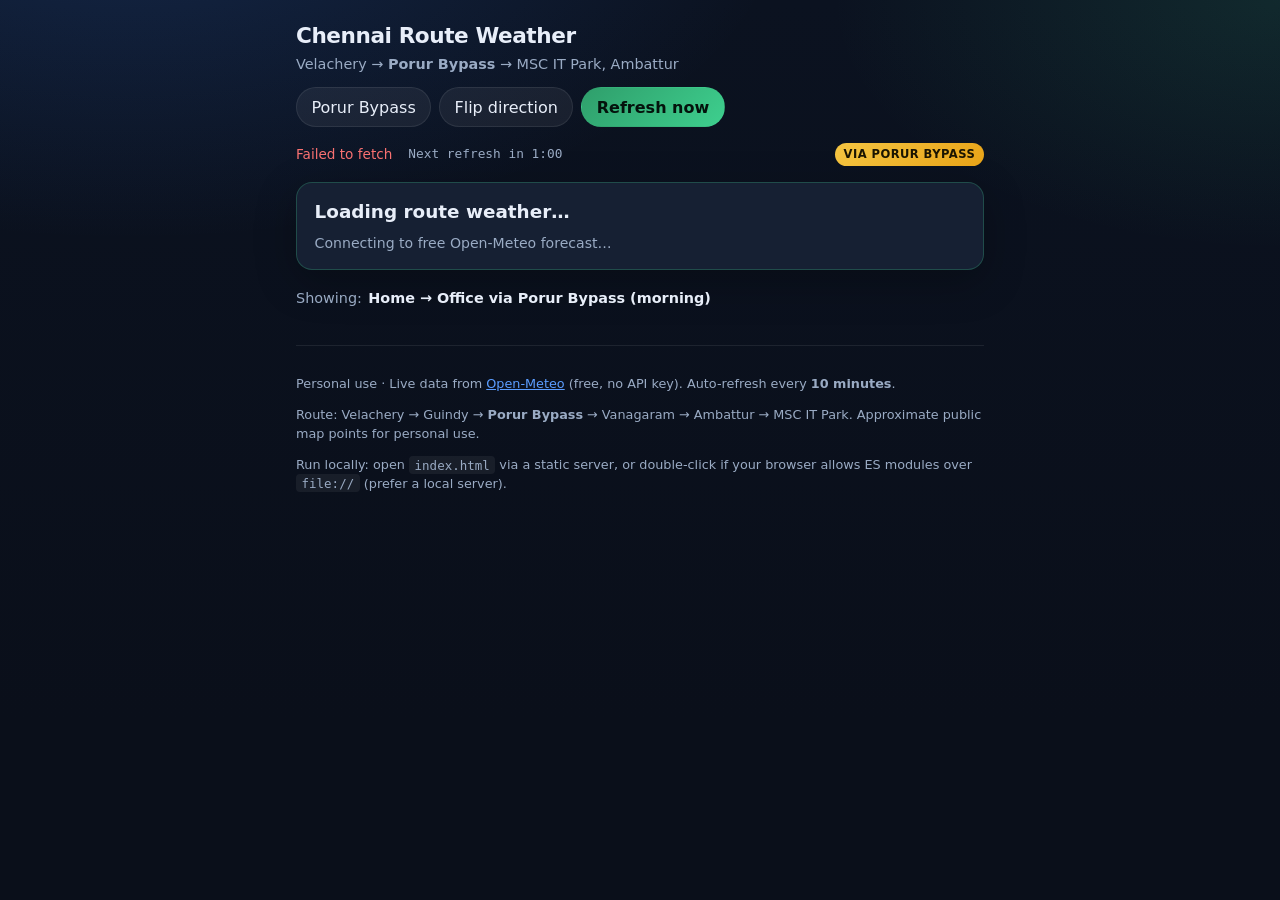
==== index.html @ 15458ba4 "Add Porur Bypass route, focus card, and commute tips Primary corridor is now Velachery to MSC IT Par" ====
<!DOCTYPE html>
<html lang="en">
  <head>
    <meta charset="UTF-8" />
    <meta name="viewport" content="width=device-width, initial-scale=1" />
    <meta
      name="description"
      content="Personal Chennai commute weather via Porur Bypass: Velachery home to MSC IT Park Ambattur. Free Open-Meteo, refreshes every 10 minutes."
    />
    <meta name="theme-color" content="#0b1220" />
    <title>Chennai Route Weather · Via Porur Bypass</title>
    <link rel="stylesheet" href="css/styles.css" />
    <link rel="manifest" href="manifest.webmanifest" />
    <link rel="icon" href="data:image/svg+xml,%3Csvg xmlns='http://www.w3.org/2000/svg' viewBox='0 0 100 100'%3E%3Ctext y='.9em' font-size='90'%3E🌧️%3C/text%3E%3C/svg%3E" />
  </head>
  <body>
    <div class="app">
      <header class="top">
        <div class="brand">
          <h1>Chennai Route Weather</h1>
          <p>Velachery → <strong>Porur Bypass</strong> → MSC IT Park, Ambattur</p>
        </div>
        <div class="actions">
          <button type="button" id="jump-porur" title="Jump to Porur Bypass">
            Porur Bypass
          </button>
          <button type="button" id="flip-btn" title="Flip commute direction">
            Flip direction
          </button>
          <button type="button" id="refresh-btn" class="primary">Refresh now</button>
        </div>
      </header>

      <div class="status-row">
        <span id="status" data-kind="loading">Starting…</span>
        <span id="countdown">Next refresh in —</span>
        <span class="route-chip" id="route-chip">Via Porur Bypass</span>
      </div>

      <section class="banner tone-ok" id="banner" aria-live="polite">
        <h2 id="headline">Loading route weather…</h2>
        <div id="summary-meta">Connecting to free Open-Meteo forecast…</div>
      </section>

      <section class="focus-card" id="focus-card" aria-label="Porur Bypass focus" hidden></section>

      <section class="tips" id="tips" aria-label="Commute tips"></section>

      <div class="direction">
        Showing: <strong id="direction">Home → Office via Porur Bypass (morning)</strong>
      </div>

      <main class="route" id="route" aria-label="Commute stops weather"></main>

      <footer class="footer">
        <p>
          Personal use · Live data from
          <a href="https://open-meteo.com/" rel="noopener noreferrer" target="_blank"
            >Open-Meteo</a
          >
          (free, no API key). Auto-refresh every <strong>10 minutes</strong>.
        </p>
        <p>
          Route: Velachery → Guindy → <strong>Porur Bypass</strong> → Vanagaram →
          Ambattur → MSC IT Park. Approximate public map points for personal use.
        </p>
        <p>
          Run locally: open <code>index.html</code> via a static server, or
          double-click if your browser allows ES modules over
          <code>file://</code> (prefer a local server).
        </p>
      </footer>
    </div>
    <script type="module" src="js/app.js"></script>
  </body>
</html>
---- css/styles.css ----
:root {
  --bg0: #0b1220;
  --bg1: #121a2b;
  --card: #162033;
  --card-border: rgba(255, 255, 255, 0.08);
  --text: #e8eef9;
  --muted: #9aabc4;
  --accent: #3ecf8e;
  --accent-2: #5b9dff;
  --hot: #ff8a3d;
  --rain: #4db8ff;
  --storm: #c084fc;
  --warn: #fbbf24;
  --error: #f87171;
  --home: #3ecf8e;
  --office: #5b9dff;
  --focus: #f5c542;
  --radius: 16px;
  --font: "Segoe UI", system-ui, -apple-system, sans-serif;
  --mono: "Cascadia Code", "Consolas", ui-monospace, monospace;
}

*,
*::before,
*::after {
  box-sizing: border-box;
}

html {
  color-scheme: dark;
}

body {
  margin: 0;
  min-height: 100vh;
  font-family: var(--font);
  color: var(--text);
  background:
    radial-gradient(1200px 600px at 10% -10%, rgba(59, 130, 246, 0.18), transparent 55%),
    radial-gradient(900px 500px at 100% 0%, rgba(62, 207, 142, 0.12), transparent 50%),
    linear-gradient(180deg, var(--bg0), #0a0f1a 80%);
  line-height: 1.45;
}

.app {
  max-width: 720px;
  margin: 0 auto;
  padding: 1.25rem 1rem 3rem;
}

/* Header */
.top {
  display: flex;
  flex-wrap: wrap;
  align-items: flex-start;
  justify-content: space-between;
  gap: 0.75rem;
  margin-bottom: 1rem;
}

.brand h1 {
  margin: 0;
  font-size: 1.35rem;
  font-weight: 700;
  letter-spacing: -0.02em;
}

.brand p {
  margin: 0.2rem 0 0;
  color: var(--muted);
  font-size: 0.9rem;
}

.actions {
  display: flex;
  flex-wrap: wrap;
  gap: 0.5rem;
}

button {
  font: inherit;
  cursor: pointer;
  border: 1px solid var(--card-border);
  background: rgba(255, 255, 255, 0.06);
  color: var(--text);
  border-radius: 999px;
  padding: 0.45rem 0.9rem;
  transition: background 0.15s, border-color 0.15s, transform 0.1s;
}

button:hover:not(:disabled) {
  background: rgba(255, 255, 255, 0.1);
  border-color: rgba(255, 255, 255, 0.18);
}

button:active:not(:disabled) {
  transform: scale(0.98);
}

button:disabled {
  opacity: 0.55;
  cursor: wait;
}

button.primary {
  background: linear-gradient(135deg, #2f9e6b, #3ecf8e);
  border-color: transparent;
  color: #04120c;
  font-weight: 600;
}

/* Status strip */
.status-row {
  display: flex;
  flex-wrap: wrap;
  gap: 0.5rem 1rem;
  align-items: center;
  margin-bottom: 1rem;
  font-size: 0.85rem;
  color: var(--muted);
}

#status[data-kind="loading"] {
  color: var(--accent-2);
}

#status[data-kind="error"] {
  color: var(--error);
}

#status[data-kind="ok"] {
  color: var(--accent);
}

#countdown {
  font-family: var(--mono);
  font-size: 0.8rem;
}

.route-chip {
  margin-left: auto;
  font-size: 0.72rem;
  font-weight: 700;
  letter-spacing: 0.04em;
  text-transform: uppercase;
  color: #1a1400;
  background: linear-gradient(135deg, #f5c542, #e8a317);
  padding: 0.2rem 0.55rem;
  border-radius: 999px;
}

#summary-meta .focus-inline {
  color: var(--focus);
  font-weight: 650;
}

/* Porur Bypass focus card */
.focus-card {
  border-radius: var(--radius);
  padding: 1rem 1.1rem;
  margin-bottom: 0.85rem;
  border: 1px solid rgba(245, 197, 66, 0.45);
  background:
    linear-gradient(135deg, rgba(90, 70, 10, 0.55), rgba(22, 32, 51, 0.95)),
    var(--card);
  box-shadow: 0 10px 36px rgba(0, 0, 0, 0.28);
}

.focus-card[hidden] {
  display: none;
}

.focus-top {
  display: flex;
  justify-content: space-between;
  gap: 0.75rem;
  align-items: flex-start;
}

.focus-card h2 {
  margin: 0.2rem 0 0;
  font-size: 1.2rem;
}

.focus-pill {
  color: #1a1400 !important;
  background: var(--focus) !important;
}

.focus-tip {
  margin: 0.7rem 0 0;
  padding: 0.55rem 0.7rem;
  border-radius: 10px;
  background: rgba(0, 0, 0, 0.25);
  color: var(--muted);
  font-size: 0.86rem;
  border-left: 3px solid var(--focus);
}

.focus-tip.inline-tip {
  margin-top: 0.65rem;
}

/* Commute tips */
.tips {
  margin-bottom: 1rem;
}

.tips-title {
  margin: 0 0 0.5rem;
  font-size: 0.85rem;
  text-transform: uppercase;
  letter-spacing: 0.06em;
  color: var(--muted);
  font-weight: 700;
}

.tips-list {
  list-style: none;
  margin: 0;
  padding: 0;
  display: flex;
  flex-direction: column;
  gap: 0.45rem;
}

.tip {
  display: flex;
  gap: 0.55rem;
  align-items: flex-start;
  padding: 0.65rem 0.8rem;
  border-radius: 12px;
  background: var(--card);
  border: 1px solid var(--card-border);
  font-size: 0.9rem;
}

.tip-icon {
  flex-shrink: 0;
  line-height: 1.2;
}

.tip.level-rain {
  border-color: rgba(77, 184, 255, 0.35);
}

.tip.level-hot {
  border-color: rgba(255, 138, 61, 0.35);
}

.tip.level-alert {
  border-color: rgba(192, 132, 252, 0.4);
}

.tip.level-focus {
  border-color: rgba(245, 197, 66, 0.4);
}

.tip.level-ok {
  border-color: rgba(62, 207, 142, 0.25);
}

.stop.is-focus .stop-body {
  border-color: rgba(245, 197, 66, 0.4);
  box-shadow: 0 0 0 1px rgba(245, 197, 66, 0.12);
}

.stop.is-focus .rail-dot {
  background: var(--focus);
  box-shadow: 0 0 0 4px rgba(245, 197, 66, 0.22);
}

.stop.is-focus .role-pill {
  color: #1a1400;
  background: var(--focus);
}

/* Banner / summary */
.banner {
  border-radius: var(--radius);
  padding: 1rem 1.1rem;
  margin-bottom: 1rem;
  border: 1px solid var(--card-border);
  background: var(--card);
  box-shadow: 0 12px 40px rgba(0, 0, 0, 0.25);
}

.banner.tone-rain {
  border-color: rgba(77, 184, 255, 0.35);
  background: linear-gradient(135deg, rgba(30, 64, 100, 0.9), var(--card));
}

.banner.tone-hot {
  border-color: rgba(255, 138, 61, 0.4);
  background: linear-gradient(135deg, rgba(90, 45, 20, 0.85), var(--card));
}

.banner.tone-alert {
  border-color: rgba(192, 132, 252, 0.45);
  background: linear-gradient(135deg, rgba(70, 30, 100, 0.9), var(--card));
}

.banner.tone-ok {
  border-color: rgba(62, 207, 142, 0.25);
}

#headline {
  margin: 0 0 0.45rem;
  font-size: 1.15rem;
  font-weight: 650;
}

#summary-meta {
  display: flex;
  flex-wrap: wrap;
  gap: 0.25rem 0.4rem;
  align-items: center;
  color: var(--muted);
  font-size: 0.88rem;
}

#summary-meta .dot {
  color: var(--accent-2);
  font-weight: 700;
}

#summary-meta .sep {
  opacity: 0.4;
}

#summary-meta .warn {
  color: var(--warn);
}

.direction {
  display: inline-flex;
  align-items: center;
  gap: 0.4rem;
  margin-bottom: 0.75rem;
  color: var(--muted);
  font-size: 0.9rem;
}

.direction strong {
  color: var(--text);
  font-weight: 600;
}

/* Route list */
.route {
  display: flex;
  flex-direction: column;
  gap: 0;
}

.stop {
  display: grid;
  grid-template-columns: 28px 1fr;
  gap: 0.35rem 0.75rem;
}

.stop-rail {
  display: flex;
  flex-direction: column;
  align-items: center;
  padding-top: 1.35rem;
}

.rail-dot {
  width: 14px;
  height: 14px;
  border-radius: 50%;
  background: var(--muted);
  box-shadow: 0 0 0 4px rgba(255, 255, 255, 0.06);
  flex-shrink: 0;
}

.stop.role-home .rail-dot {
  background: var(--home);
  box-shadow: 0 0 0 4px rgba(62, 207, 142, 0.2);
}

.stop.role-office .rail-dot {
  background: var(--office);
  box-shadow: 0 0 0 4px rgba(91, 157, 255, 0.2);
}

.stop.tag-rain .rail-dot,
.stop.tag-storm .rail-dot {
  background: var(--rain);
}

.rail-line {
  width: 3px;
  flex: 1;
  min-height: 24px;
  margin: 4px 0;
  background: linear-gradient(
    180deg,
    rgba(255, 255, 255, 0.18),
    rgba(255, 255, 255, 0.05)
  );
  border-radius: 2px;
}

.stop-body {
  background: var(--card);
  border: 1px solid var(--card-border);
  border-radius: var(--radius);
  padding: 0.9rem 1rem 1rem;
  margin-bottom: 0.75rem;
}

.stop-head {
  display: flex;
  justify-content: space-between;
  gap: 0.75rem;
  align-items: flex-start;
}

.stop-titles h2 {
  margin: 0.15rem 0 0;
  font-size: 1.1rem;
  font-weight: 700;
}

.area {
  margin: 0.15rem 0 0;
  color: var(--muted);
  font-size: 0.82rem;
}

.role-pill {
  display: inline-block;
  font-size: 0.7rem;
  text-transform: uppercase;
  letter-spacing: 0.06em;
  font-weight: 700;
  color: var(--muted);
  background: rgba(255, 255, 255, 0.06);
  padding: 0.15rem 0.45rem;
  border-radius: 6px;
}

.stop.role-home .role-pill {
  color: var(--home);
  background: rgba(62, 207, 142, 0.12);
}

.stop.role-office .role-pill {
  color: var(--office);
  background: rgba(91, 157, 255, 0.12);
}

.stop-main {
  display: flex;
  align-items: center;
  gap: 0.35rem;
  white-space: nowrap;
}

.wx-icon {
  font-size: 1.6rem;
  line-height: 1;
}

.temp {
  font-size: 1.75rem;
  font-weight: 700;
  letter-spacing: -0.03em;
  font-variant-numeric: tabular-nums;
}

.stop-meta {
  display: flex;
  flex-wrap: wrap;
  gap: 0.35rem 0.65rem;
  margin-top: 0.65rem;
  font-size: 0.82rem;
  color: var(--muted);
}

.badge {
  font-weight: 700;
  font-size: 0.72rem;
  text-transform: uppercase;
  letter-spacing: 0.04em;
  padding: 0.15rem 0.45rem;
  border-radius: 6px;
  color: #0b1220;
  background: var(--muted);
}

.badge.ok {
  background: #94a3b8;
}

.badge.hot {
  background: var(--hot);
  color: #1a0a00;
}

.badge.rain,
.badge.rain-soon {
  background: var(--rain);
  color: #031018;
}

.badge.storm {
  background: var(--storm);
  color: #1a0528;
}

.rain-amt {
  color: var(--rain);
  font-weight: 600;
}

/* Hourly strip */
.hourly {
  display: grid;
  grid-template-columns: repeat(6, minmax(0, 1fr));
  gap: 0.35rem;
  margin-top: 0.85rem;
  overflow-x: auto;
}

.hour {
  display: flex;
  flex-direction: column;
  align-items: center;
  gap: 0.15rem;
  padding: 0.4rem 0.2rem;
  border-radius: 10px;
  background: rgba(0, 0, 0, 0.22);
  font-size: 0.72rem;
  color: var(--muted);
  min-width: 0;
}

.hour.head {
  background: transparent;
  opacity: 0.7;
  font-weight: 600;
}

.h-temp {
  color: var(--text);
  font-weight: 650;
  font-size: 0.85rem;
}

.h-pop {
  color: var(--rain);
  font-variant-numeric: tabular-nums;
}

/* Footer */
.footer {
  margin-top: 1.5rem;
  padding-top: 1rem;
  border-top: 1px solid var(--card-border);
  color: var(--muted);
  font-size: 0.8rem;
}

.footer a {
  color: var(--accent-2);
}

.footer code {
  font-family: var(--mono);
  font-size: 0.78rem;
  background: rgba(255, 255, 255, 0.06);
  padding: 0.1rem 0.35rem;
  border-radius: 4px;
}

@media (max-width: 480px) {
  .temp {
    font-size: 1.45rem;
  }

  .hourly {
    grid-template-columns: repeat(6, minmax(52px, 1fr));
  }
}
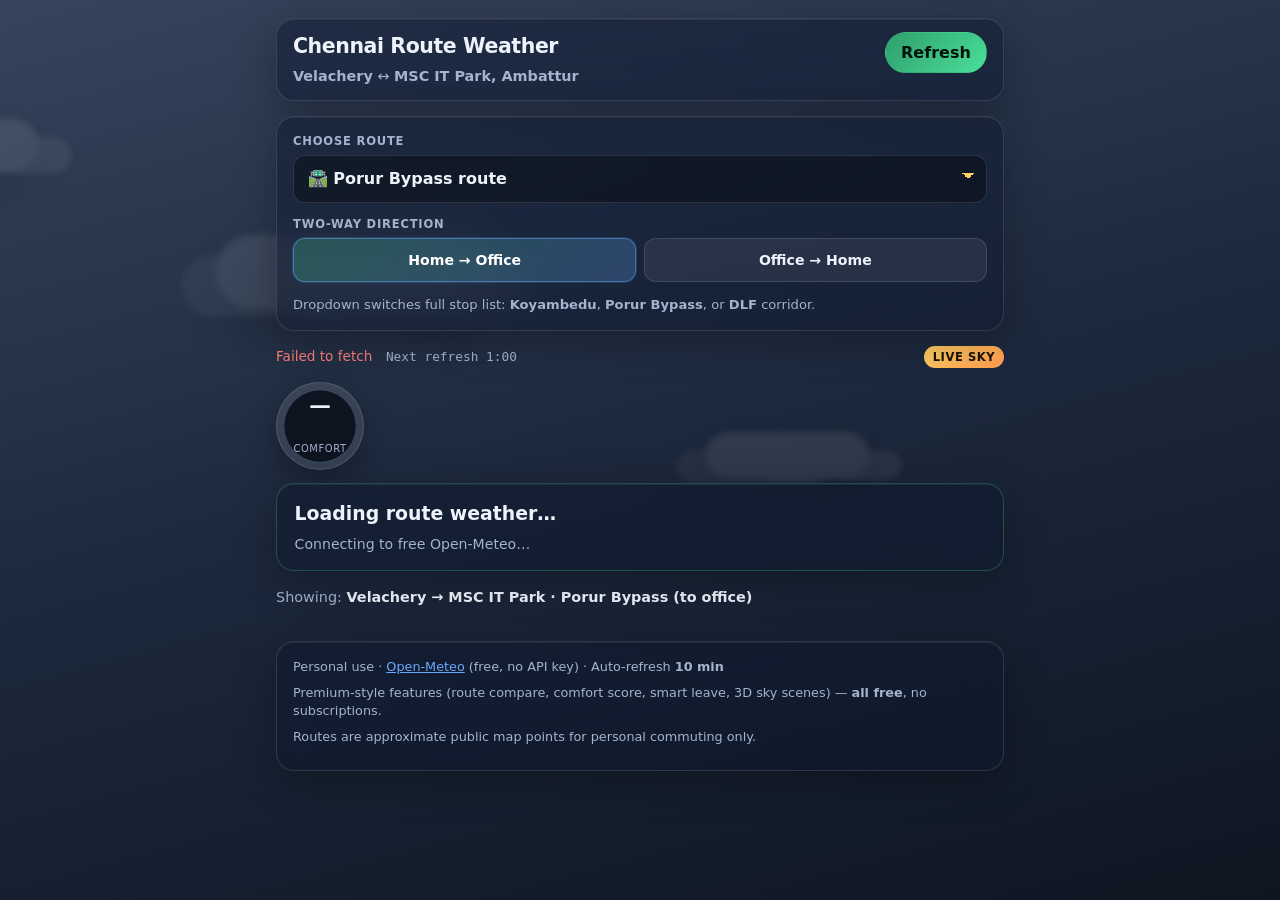
==== commit aa2ccd62: "Add multi-route dropdown, two-way commute, premium free UI Three corridors (Koyambedu, Porur Bypass," ====
--- a/index.html
+++ b/index.html
@@ -5,69 +5,115 @@
     <meta name="viewport" content="width=device-width, initial-scale=1" />
     <meta
       name="description"
-      content="Personal Chennai commute weather via Porur Bypass: Velachery home to MSC IT Park Ambattur. Free Open-Meteo, refreshes every 10 minutes."
+      content="Personal two-way Chennai commute weather: Velachery to MSC IT Park Ambattur via Koyambedu, Porur Bypass, or DLF. Free Open-Meteo, premium UI."
     />
     <meta name="theme-color" content="#0b1220" />
-    <title>Chennai Route Weather · Via Porur Bypass</title>
+    <title>Chennai Route Weather · Velachery ↔ MSC Ambattur</title>
     <link rel="stylesheet" href="css/styles.css" />
     <link rel="manifest" href="manifest.webmanifest" />
-    <link rel="icon" href="data:image/svg+xml,%3Csvg xmlns='http://www.w3.org/2000/svg' viewBox='0 0 100 100'%3E%3Ctext y='.9em' font-size='90'%3E🌧️%3C/text%3E%3C/svg%3E" />
+    <link
+      rel="icon"
+      href="data:image/svg+xml,%3Csvg xmlns='http://www.w3.org/2000/svg' viewBox='0 0 100 100'%3E%3Ctext y='.9em' font-size='90'%3E🌧️%3C/text%3E%3C/svg%3E"
+    />
   </head>
-  <body>
+  <body data-scene="cloud" data-day="day">
+    <!-- 3D-style weather stage (CSS only, free) -->
+    <div class="weather-scene" id="weather-scene" aria-hidden="true">
+      <div class="sky-gradient"></div>
+      <div class="sun-orb"></div>
+      <div class="moon-orb"></div>
+      <div class="cloud c1"></div>
+      <div class="cloud c2"></div>
+      <div class="cloud c3"></div>
+      <div class="rain-layer"></div>
+      <div class="storm-flash"></div>
+      <div class="fog-layer"></div>
+      <div class="heat-haze"></div>
+      <div class="ground-glow"></div>
+    </div>
+
     <div class="app">
-      <header class="top">
+      <header class="top glass-bar">
         <div class="brand">
           <h1>Chennai Route Weather</h1>
-          <p>Velachery → <strong>Porur Bypass</strong> → MSC IT Park, Ambattur</p>
+          <p>
+            <strong>Velachery</strong> ↔ <strong>MSC IT Park, Ambattur</strong>
+          </p>
         </div>
-        <div class="actions">
-          <button type="button" id="jump-porur" title="Jump to Porur Bypass">
-            Porur Bypass
-          </button>
-          <button type="button" id="flip-btn" title="Flip commute direction">
-            Flip direction
-          </button>
-          <button type="button" id="refresh-btn" class="primary">Refresh now</button>
+        <button type="button" id="refresh-btn" class="primary">Refresh</button>
+      </header>
+
+      <!-- Route dropdown + two-way controls -->
+      <section class="controls glass" aria-label="Route controls">
+        <label class="field">
+          <span class="field-label">Choose route</span>
+          <select id="route-select" class="route-select" aria-label="Select commute route">
+            <!-- filled by app.js -->
+          </select>
+        </label>
+
+        <div class="field">
+          <span class="field-label">Two-way direction</span>
+          <div class="dir-toggle" role="group" aria-label="Commute direction">
+            <button type="button" id="dir-home" class="dir-btn active">
+              Home → Office
+            </button>
+            <button type="button" id="dir-office" class="dir-btn">
+              Office → Home
+            </button>
+          </div>
         </div>
-      </header>
+
+        <p class="control-hint">
+          Dropdown switches full stop list: <strong>Koyambedu</strong>,
+          <strong>Porur Bypass</strong>, or <strong>DLF</strong> corridor.
+        </p>
+      </section>
 
       <div class="status-row">
         <span id="status" data-kind="loading">Starting…</span>
-        <span id="countdown">Next refresh in —</span>
-        <span class="route-chip" id="route-chip">Via Porur Bypass</span>
+        <span id="countdown">Next refresh —</span>
+        <span class="scene-label" id="scene-label">Live sky</span>
       </div>
 
-      <section class="banner tone-ok" id="banner" aria-live="polite">
+      <div class="hero-stats">
+        <div class="comfort-ring" id="comfort-ring" style="--p: 0">
+          <span class="ring-val">—</span>
+          <span class="ring-lbl">Comfort</span>
+        </div>
+        <div class="sun-times" id="sun-times"></div>
+      </div>
+
+      <section class="banner glass tone-ok" id="banner" aria-live="polite">
         <h2 id="headline">Loading route weather…</h2>
-        <div id="summary-meta">Connecting to free Open-Meteo forecast…</div>
+        <div id="summary-meta">Connecting to free Open-Meteo…</div>
       </section>
 
-      <section class="focus-card" id="focus-card" aria-label="Porur Bypass focus" hidden></section>
-
+      <section class="leave-card glass" id="leave-card" hidden></section>
+      <section class="focus-card glass" id="focus-card" hidden></section>
+      <section class="compare" id="compare" aria-label="Compare routes"></section>
       <section class="tips" id="tips" aria-label="Commute tips"></section>
 
-      <div class="direction">
-        Showing: <strong id="direction">Home → Office via Porur Bypass (morning)</strong>
+      <div class="direction-line">
+        Showing: <strong id="direction">Velachery → MSC IT Park</strong>
       </div>
 
-      <main class="route" id="route" aria-label="Commute stops weather"></main>
+      <main class="route" id="route" aria-label="Selected route stops"></main>
 
-      <footer class="footer">
+      <footer class="footer glass">
         <p>
-          Personal use · Live data from
+          Personal use ·
           <a href="https://open-meteo.com/" rel="noopener noreferrer" target="_blank"
             >Open-Meteo</a
           >
-          (free, no API key). Auto-refresh every <strong>10 minutes</strong>.
+          (free, no API key) · Auto-refresh <strong>10 min</strong>
         </p>
         <p>
-          Route: Velachery → Guindy → <strong>Porur Bypass</strong> → Vanagaram →
-          Ambattur → MSC IT Park. Approximate public map points for personal use.
+          Premium-style features (route compare, comfort score, smart leave,
+          3D sky scenes) — <strong>all free</strong>, no subscriptions.
         </p>
         <p>
-          Run locally: open <code>index.html</code> via a static server, or
-          double-click if your browser allows ES modules over
-          <code>file://</code> (prefer a local server).
+          Routes are approximate public map points for personal commuting only.
         </p>
       </footer>
     </div>
--- a/css/styles.css
+++ b/css/styles.css
@@ -1,23 +1,25 @@
 :root {
-  --bg0: #0b1220;
-  --bg1: #121a2b;
-  --card: #162033;
-  --card-border: rgba(255, 255, 255, 0.08);
-  --text: #e8eef9;
-  --muted: #9aabc4;
+  --bg0: #070b16;
+  --card: rgba(18, 28, 48, 0.55);
+  --card-solid: #121c30;
+  --glass: rgba(16, 24, 42, 0.48);
+  --glass-border: rgba(255, 255, 255, 0.12);
+  --text: #eef3fb;
+  --muted: #a4b4cc;
   --accent: #3ecf8e;
-  --accent-2: #5b9dff;
-  --hot: #ff8a3d;
-  --rain: #4db8ff;
-  --storm: #c084fc;
-  --warn: #fbbf24;
-  --error: #f87171;
+  --accent-2: #6aa8ff;
+  --hot: #ff9a4d;
+  --rain: #5cc0ff;
+  --storm: #c79bff;
+  --warn: #ffd166;
+  --error: #ff7b7b;
   --home: #3ecf8e;
-  --office: #5b9dff;
-  --focus: #f5c542;
-  --radius: 16px;
+  --office: #6aa8ff;
+  --focus: #ffd166;
+  --radius: 18px;
   --font: "Segoe UI", system-ui, -apple-system, sans-serif;
-  --mono: "Cascadia Code", "Consolas", ui-monospace, monospace;
+  --mono: "Cascadia Code", Consolas, ui-monospace, monospace;
+  --blur: 18px;
 }
 
 *,
@@ -35,62 +37,359 @@
   min-height: 100vh;
   font-family: var(--font);
   color: var(--text);
+  background: var(--bg0);
+  line-height: 1.45;
+  overflow-x: hidden;
+}
+
+/* ========== 3D-style weather backgrounds (CSS only) ========== */
+.weather-scene {
+  position: fixed;
+  inset: 0;
+  z-index: 0;
+  pointer-events: none;
+  overflow: hidden;
+  perspective: 900px;
+  transform-style: preserve-3d;
+}
+
+.sky-gradient {
+  position: absolute;
+  inset: -10%;
+  background: linear-gradient(165deg, #1a2744 0%, #0b1220 45%, #060912 100%);
+  transition: background 1s ease;
+}
+
+.sun-orb,
+.moon-orb {
+  position: absolute;
+  border-radius: 50%;
+  filter: blur(0.5px);
+  opacity: 0;
+  transition: opacity 0.8s ease, transform 1s ease;
+  transform: translateZ(40px);
+}
+
+.sun-orb {
+  width: min(42vw, 280px);
+  height: min(42vw, 280px);
+  top: 6%;
+  right: 8%;
   background:
-    radial-gradient(1200px 600px at 10% -10%, rgba(59, 130, 246, 0.18), transparent 55%),
-    radial-gradient(900px 500px at 100% 0%, rgba(62, 207, 142, 0.12), transparent 50%),
-    linear-gradient(180deg, var(--bg0), #0a0f1a 80%);
-  line-height: 1.45;
-}
-
+    radial-gradient(circle at 35% 35%, #fff7cc 0%, #ffd36a 28%, #ff9a3c 55%, transparent 72%),
+    radial-gradient(circle at 50% 50%, rgba(255, 180, 60, 0.45), transparent 70%);
+  box-shadow:
+    0 0 80px 30px rgba(255, 170, 50, 0.35),
+    0 0 160px 60px rgba(255, 120, 40, 0.18);
+  animation: sun-float 12s ease-in-out infinite;
+}
+
+.moon-orb {
+  width: min(28vw, 160px);
+  height: min(28vw, 160px);
+  top: 10%;
+  right: 12%;
+  background: radial-gradient(circle at 35% 35%, #f0f4ff 0%, #c5d0e8 45%, #8a9bb8 70%, transparent 75%);
+  box-shadow: 0 0 60px 20px rgba(160, 180, 255, 0.25);
+}
+
+.cloud {
+  position: absolute;
+  border-radius: 999px;
+  background: rgba(255, 255, 255, 0.14);
+  filter: blur(2px);
+  box-shadow:
+    40px 10px 0 -8px rgba(255, 255, 255, 0.1),
+    -35px 12px 0 -6px rgba(255, 255, 255, 0.08),
+    0 20px 40px rgba(0, 0, 0, 0.2);
+  opacity: 0.55;
+  transform: translateZ(20px);
+  animation: cloud-drift linear infinite;
+}
+
+.cloud.c1 {
+  width: 180px;
+  height: 52px;
+  top: 14%;
+  left: -10%;
+  animation-duration: 42s;
+}
+
+.cloud.c2 {
+  width: 240px;
+  height: 64px;
+  top: 28%;
+  left: 20%;
+  opacity: 0.35;
+  animation-duration: 56s;
+  animation-delay: -12s;
+  transform: translateZ(60px) scale(1.1);
+}
+
+.cloud.c3 {
+  width: 160px;
+  height: 46px;
+  top: 48%;
+  left: 55%;
+  opacity: 0.28;
+  animation-duration: 48s;
+  animation-delay: -20s;
+}
+
+.rain-layer,
+.fog-layer,
+.heat-haze,
+.storm-flash,
+.ground-glow {
+  position: absolute;
+  inset: 0;
+  opacity: 0;
+  transition: opacity 0.8s ease;
+}
+
+.rain-layer {
+  background-image: repeating-linear-gradient(
+    100deg,
+    transparent 0,
+    transparent 12px,
+    rgba(180, 220, 255, 0.08) 12px,
+    rgba(180, 220, 255, 0.08) 13px
+  );
+  animation: rain-fall 0.55s linear infinite;
+  transform: translateZ(80px) skewX(-12deg);
+}
+
+.storm-flash {
+  background: radial-gradient(circle at 70% 20%, rgba(220, 200, 255, 0.35), transparent 40%);
+  animation: flash 4.5s ease-in-out infinite;
+}
+
+.fog-layer {
+  background: linear-gradient(
+    180deg,
+    rgba(180, 190, 210, 0.08),
+    rgba(140, 160, 180, 0.28) 50%,
+    rgba(100, 120, 140, 0.35)
+  );
+  filter: blur(8px);
+}
+
+.heat-haze {
+  background: radial-gradient(ellipse at 50% 80%, rgba(255, 140, 40, 0.22), transparent 55%);
+  animation: haze 6s ease-in-out infinite;
+}
+
+.ground-glow {
+  background: radial-gradient(ellipse at 50% 100%, rgba(40, 80, 140, 0.35), transparent 50%);
+}
+
+/* Scene themes */
+body[data-scene="sun"] .sky-gradient {
+  background: linear-gradient(165deg, #4a7ab8 0%, #f0a54a 42%, #c45a2a 78%, #1a1020 100%);
+}
+body[data-scene="sun"] .sun-orb,
+body[data-scene="partly"] .sun-orb {
+  opacity: 1;
+}
+body[data-scene="sun"] .heat-haze {
+  opacity: 1;
+}
+body[data-scene="sun"] .cloud {
+  opacity: 0.2;
+}
+
+body[data-scene="partly"] .sky-gradient {
+  background: linear-gradient(165deg, #3d6ea8 0%, #6a9fd4 40%, #1e2a44 100%);
+}
+body[data-scene="partly"] .cloud {
+  opacity: 0.5;
+}
+
+body[data-scene="cloud"] .sky-gradient {
+  background: linear-gradient(165deg, #3a4a62 0%, #1c283c 50%, #0c121c 100%);
+}
+body[data-scene="cloud"] .cloud {
+  opacity: 0.65;
+  filter: blur(3px);
+}
+
+body[data-scene="rain"] .sky-gradient,
+body[data-scene="heavyrain"] .sky-gradient {
+  background: linear-gradient(165deg, #2a3a52 0%, #152030 55%, #0a1018 100%);
+}
+body[data-scene="rain"] .rain-layer {
+  opacity: 1;
+}
+body[data-scene="heavyrain"] .rain-layer {
+  opacity: 1;
+  animation-duration: 0.35s;
+  background-image: repeating-linear-gradient(
+    100deg,
+    transparent 0,
+    transparent 8px,
+    rgba(180, 220, 255, 0.14) 8px,
+    rgba(180, 220, 255, 0.14) 10px
+  );
+}
+body[data-scene="rain"] .cloud,
+body[data-scene="heavyrain"] .cloud {
+  opacity: 0.75;
+  background: rgba(160, 180, 210, 0.22);
+}
+
+body[data-scene="storm"] .sky-gradient {
+  background: linear-gradient(165deg, #1a1530 0%, #12182a 40%, #0a0c14 100%);
+}
+body[data-scene="storm"] .rain-layer,
+body[data-scene="storm"] .storm-flash {
+  opacity: 1;
+}
+body[data-scene="storm"] .cloud {
+  opacity: 0.85;
+  background: rgba(90, 80, 130, 0.35);
+}
+
+body[data-scene="fog"] .fog-layer {
+  opacity: 1;
+}
+body[data-scene="fog"] .sky-gradient {
+  background: linear-gradient(165deg, #6a7588 0%, #3a4454 55%, #1a2030 100%);
+}
+
+body[data-day="night"] .sun-orb {
+  opacity: 0 !important;
+}
+body[data-day="night"] .moon-orb {
+  opacity: 0.9;
+}
+body[data-day="night"] .sky-gradient {
+  filter: brightness(0.72) saturate(0.9);
+}
+body[data-day="night"][data-scene="sun"] .sky-gradient,
+body[data-day="night"][data-scene="partly"] .sky-gradient {
+  background: linear-gradient(165deg, #0c1830 0%, #101828 50%, #060a12 100%);
+}
+
+@keyframes cloud-drift {
+  from {
+    transform: translate3d(-20vw, 0, 20px);
+  }
+  to {
+    transform: translate3d(110vw, 8px, 20px);
+  }
+}
+
+@keyframes rain-fall {
+  from {
+    background-position: 0 0;
+  }
+  to {
+    background-position: 40px 80px;
+  }
+}
+
+@keyframes sun-float {
+  0%,
+  100% {
+    transform: translateZ(40px) translateY(0);
+  }
+  50% {
+    transform: translateZ(40px) translateY(12px);
+  }
+}
+
+@keyframes flash {
+  0%,
+  92%,
+  100% {
+    opacity: 0;
+  }
+  93% {
+    opacity: 0.85;
+  }
+  95% {
+    opacity: 0.15;
+  }
+  97% {
+    opacity: 0.7;
+  }
+}
+
+@keyframes haze {
+  0%,
+  100% {
+    opacity: 0.7;
+  }
+  50% {
+    opacity: 1;
+  }
+}
+
+/* ========== App shell ========== */
 .app {
-  max-width: 720px;
+  position: relative;
+  z-index: 1;
+  max-width: 760px;
   margin: 0 auto;
-  padding: 1.25rem 1rem 3rem;
-}
-
-/* Header */
+  padding: 1.1rem 1rem 3rem;
+}
+
+.glass,
+.glass-bar,
+.stop-body.glass,
+.banner.glass,
+.footer.glass,
+.controls.glass,
+.focus-card.glass,
+.leave-card.glass,
+.tip.glass,
+.compare-card.glass {
+  background: var(--glass);
+  border: 1px solid var(--glass-border);
+  backdrop-filter: blur(var(--blur)) saturate(1.2);
+  -webkit-backdrop-filter: blur(var(--blur)) saturate(1.2);
+  box-shadow:
+    0 10px 40px rgba(0, 0, 0, 0.28),
+    inset 0 1px 0 rgba(255, 255, 255, 0.06);
+}
+
 .top {
   display: flex;
   flex-wrap: wrap;
   align-items: flex-start;
   justify-content: space-between;
   gap: 0.75rem;
-  margin-bottom: 1rem;
+  margin-bottom: 0.9rem;
+  padding: 0.85rem 1rem;
+  border-radius: var(--radius);
 }
 
 .brand h1 {
   margin: 0;
-  font-size: 1.35rem;
-  font-weight: 700;
+  font-size: 1.28rem;
+  font-weight: 750;
   letter-spacing: -0.02em;
 }
 
 .brand p {
-  margin: 0.2rem 0 0;
+  margin: 0.25rem 0 0;
   color: var(--muted);
   font-size: 0.9rem;
-}
-
-.actions {
-  display: flex;
-  flex-wrap: wrap;
-  gap: 0.5rem;
 }
 
 button {
   font: inherit;
   cursor: pointer;
-  border: 1px solid var(--card-border);
-  background: rgba(255, 255, 255, 0.06);
+  border: 1px solid var(--glass-border);
+  background: rgba(255, 255, 255, 0.07);
   color: var(--text);
   border-radius: 999px;
-  padding: 0.45rem 0.9rem;
+  padding: 0.48rem 0.95rem;
   transition: background 0.15s, border-color 0.15s, transform 0.1s;
 }
 
 button:hover:not(:disabled) {
-  background: rgba(255, 255, 255, 0.1);
-  border-color: rgba(255, 255, 255, 0.18);
+  background: rgba(255, 255, 255, 0.12);
 }
 
 button:active:not(:disabled) {
@@ -103,19 +402,88 @@
 }
 
 button.primary {
-  background: linear-gradient(135deg, #2f9e6b, #3ecf8e);
+  background: linear-gradient(135deg, #2f9e6b, #4ae09a);
   border-color: transparent;
   color: #04120c;
+  font-weight: 700;
+}
+
+/* Controls / dropdown */
+.controls {
+  border-radius: var(--radius);
+  padding: 1rem;
+  margin-bottom: 0.9rem;
+  display: grid;
+  gap: 0.85rem;
+}
+
+.field-label {
+  display: block;
+  font-size: 0.72rem;
+  text-transform: uppercase;
+  letter-spacing: 0.07em;
+  font-weight: 700;
+  color: var(--muted);
+  margin-bottom: 0.35rem;
+}
+
+.route-select {
+  width: 100%;
+  font: inherit;
+  font-size: 1rem;
   font-weight: 600;
-}
-
-/* Status strip */
+  color: var(--text);
+  background: rgba(0, 0, 0, 0.35);
+  border: 1px solid var(--glass-border);
+  border-radius: 12px;
+  padding: 0.7rem 0.85rem;
+  outline: none;
+  appearance: none;
+  background-image: linear-gradient(45deg, transparent 50%, var(--focus) 50%),
+    linear-gradient(135deg, var(--focus) 50%, transparent 50%);
+  background-position: calc(100% - 18px) calc(50% - 3px), calc(100% - 12px) calc(50% - 3px);
+  background-size: 6px 6px, 6px 6px;
+  background-repeat: no-repeat;
+  cursor: pointer;
+}
+
+.route-select:focus {
+  border-color: rgba(106, 168, 255, 0.55);
+  box-shadow: 0 0 0 3px rgba(106, 168, 255, 0.15);
+}
+
+.dir-toggle {
+  display: grid;
+  grid-template-columns: 1fr 1fr;
+  gap: 0.45rem;
+}
+
+.dir-btn {
+  border-radius: 12px;
+  padding: 0.65rem 0.5rem;
+  font-weight: 650;
+  font-size: 0.88rem;
+}
+
+.dir-btn.active {
+  background: linear-gradient(135deg, rgba(62, 207, 142, 0.25), rgba(106, 168, 255, 0.25));
+  border-color: rgba(106, 168, 255, 0.45);
+  color: #fff;
+  box-shadow: 0 0 0 1px rgba(106, 168, 255, 0.2);
+}
+
+.control-hint {
+  margin: 0;
+  font-size: 0.82rem;
+  color: var(--muted);
+}
+
 .status-row {
   display: flex;
   flex-wrap: wrap;
-  gap: 0.5rem 1rem;
+  gap: 0.45rem 0.85rem;
   align-items: center;
-  margin-bottom: 1rem;
+  margin-bottom: 0.85rem;
   font-size: 0.85rem;
   color: var(--muted);
 }
@@ -123,11 +491,9 @@
 #status[data-kind="loading"] {
   color: var(--accent-2);
 }
-
 #status[data-kind="error"] {
   color: var(--error);
 }
-
 #status[data-kind="ok"] {
   color: var(--accent);
 }
@@ -137,49 +503,174 @@
   font-size: 0.8rem;
 }
 
-.route-chip {
+.scene-label {
   margin-left: auto;
   font-size: 0.72rem;
   font-weight: 700;
-  letter-spacing: 0.04em;
   text-transform: uppercase;
+  letter-spacing: 0.05em;
   color: #1a1400;
-  background: linear-gradient(135deg, #f5c542, #e8a317);
+  background: linear-gradient(135deg, #ffd166, #ff9a4d);
+  padding: 0.18rem 0.55rem;
+  border-radius: 999px;
+}
+
+.hero-stats {
+  display: flex;
+  flex-wrap: wrap;
+  gap: 0.85rem;
+  align-items: center;
+  margin-bottom: 0.85rem;
+}
+
+.comfort-ring {
+  --p: 0;
+  width: 88px;
+  height: 88px;
+  border-radius: 50%;
+  display: grid;
+  place-items: center;
+  background:
+    radial-gradient(circle at center, rgba(10, 16, 28, 0.92) 58%, transparent 59%),
+    conic-gradient(var(--accent) calc(var(--p) * 1%), rgba(255, 255, 255, 0.1) 0);
+  border: 1px solid var(--glass-border);
+  box-shadow: 0 8px 28px rgba(0, 0, 0, 0.3);
+}
+
+.comfort-ring[data-level="mid"] {
+  background:
+    radial-gradient(circle at center, rgba(10, 16, 28, 0.92) 58%, transparent 59%),
+    conic-gradient(var(--warn) calc(var(--p) * 1%), rgba(255, 255, 255, 0.1) 0);
+}
+
+.comfort-ring[data-level="low"] {
+  background:
+    radial-gradient(circle at center, rgba(10, 16, 28, 0.92) 58%, transparent 59%),
+    conic-gradient(var(--error) calc(var(--p) * 1%), rgba(255, 255, 255, 0.1) 0);
+}
+
+.ring-val {
+  font-size: 1.35rem;
+  font-weight: 800;
+  line-height: 1;
+}
+
+.ring-lbl {
+  font-size: 0.62rem;
+  text-transform: uppercase;
+  letter-spacing: 0.06em;
+  color: var(--muted);
+}
+
+.sun-times {
+  display: flex;
+  flex-wrap: wrap;
+  gap: 0.45rem 0.75rem;
+  align-items: center;
+  color: var(--muted);
+  font-size: 0.88rem;
+}
+
+.route-pill {
+  color: #0b1220;
+  background: var(--focus);
+  font-weight: 750;
+  font-size: 0.75rem;
   padding: 0.2rem 0.55rem;
   border-radius: 999px;
 }
 
-#summary-meta .focus-inline {
-  color: var(--focus);
-  font-weight: 650;
-}
-
-/* Porur Bypass focus card */
-.focus-card {
+.banner {
   border-radius: var(--radius);
   padding: 1rem 1.1rem;
   margin-bottom: 0.85rem;
-  border: 1px solid rgba(245, 197, 66, 0.45);
-  background:
-    linear-gradient(135deg, rgba(90, 70, 10, 0.55), rgba(22, 32, 51, 0.95)),
-    var(--card);
-  box-shadow: 0 10px 36px rgba(0, 0, 0, 0.28);
-}
-
+}
+
+.banner.tone-rain {
+  border-color: rgba(92, 192, 255, 0.4);
+}
+.banner.tone-hot {
+  border-color: rgba(255, 154, 77, 0.4);
+}
+.banner.tone-alert {
+  border-color: rgba(199, 155, 255, 0.45);
+}
+.banner.tone-ok {
+  border-color: rgba(62, 207, 142, 0.28);
+}
+
+#headline {
+  margin: 0 0 0.4rem;
+  font-size: 1.18rem;
+  font-weight: 700;
+}
+
+#summary-meta {
+  display: flex;
+  flex-wrap: wrap;
+  gap: 0.25rem 0.4rem;
+  color: var(--muted);
+  font-size: 0.88rem;
+}
+
+#summary-meta .dot {
+  color: var(--accent-2);
+  font-weight: 700;
+}
+#summary-meta .sep {
+  opacity: 0.4;
+}
+#summary-meta .warn {
+  color: var(--warn);
+}
+#summary-meta .focus-inline {
+  color: var(--focus);
+  font-weight: 700;
+}
+
+.leave-card,
+.focus-card {
+  border-radius: var(--radius);
+  padding: 0.95rem 1.05rem;
+  margin-bottom: 0.85rem;
+}
+
+.leave-card[hidden],
 .focus-card[hidden] {
   display: none;
 }
 
+.leave-card.kind-rain {
+  border-color: rgba(92, 192, 255, 0.4);
+}
+.leave-kicker {
+  display: block;
+  font-size: 0.7rem;
+  text-transform: uppercase;
+  letter-spacing: 0.06em;
+  color: var(--accent-2);
+  font-weight: 700;
+  margin-bottom: 0.2rem;
+}
+.leave-card p {
+  margin: 0.3rem 0 0;
+  color: var(--muted);
+  font-size: 0.9rem;
+}
+
+.focus-card {
+  border-color: rgba(255, 209, 102, 0.4);
+}
+
 .focus-top {
   display: flex;
   justify-content: space-between;
   gap: 0.75rem;
-  align-items: flex-start;
 }
 
 .focus-card h2 {
   margin: 0.2rem 0 0;
-  font-size: 1.2rem;
+  font-size: 1.18rem;
 }
 
 .focus-pill {
@@ -191,19 +682,115 @@
   margin: 0.7rem 0 0;
   padding: 0.55rem 0.7rem;
   border-radius: 10px;
-  background: rgba(0, 0, 0, 0.25);
+  background: rgba(0, 0, 0, 0.28);
   color: var(--muted);
   font-size: 0.86rem;
   border-left: 3px solid var(--focus);
 }
 
-.focus-tip.inline-tip {
-  margin-top: 0.65rem;
-}
-
-/* Commute tips */
+.comfort-mini {
+  font-size: 0.72rem;
+  color: var(--accent);
+  font-weight: 700;
+}
+
+.stop-main.col {
+  display: flex;
+  flex-direction: column;
+  align-items: flex-end;
+  gap: 0.15rem;
+}
+
+.temp-row {
+  display: flex;
+  align-items: center;
+  gap: 0.3rem;
+}
+
+/* Compare */
+.compare {
+  margin-bottom: 0.95rem;
+}
+
+.compare-head {
+  margin-bottom: 0.55rem;
+}
+
+.compare-head h3 {
+  margin: 0;
+  font-size: 0.85rem;
+  text-transform: uppercase;
+  letter-spacing: 0.06em;
+  color: var(--muted);
+}
+
+.compare-head p {
+  margin: 0.25rem 0 0;
+  font-size: 0.92rem;
+}
+
+.compare-grid {
+  display: grid;
+  grid-template-columns: repeat(3, 1fr);
+  gap: 0.5rem;
+}
+
+@media (max-width: 560px) {
+  .compare-grid {
+    grid-template-columns: 1fr;
+  }
+}
+
+.compare-card {
+  text-align: left;
+  border-radius: 14px;
+  padding: 0.75rem 0.8rem;
+  display: flex;
+  flex-direction: column;
+  gap: 0.25rem;
+  color: var(--text);
+}
+
+.compare-card.active {
+  border-color: rgba(106, 168, 255, 0.55);
+  box-shadow: 0 0 0 1px rgba(106, 168, 255, 0.25);
+}
+
+.compare-card.best {
+  border-color: rgba(62, 207, 142, 0.45);
+}
+
+.cc-top {
+  display: flex;
+  justify-content: space-between;
+  gap: 0.35rem;
+  font-weight: 750;
+  font-size: 0.9rem;
+}
+
+.best-tag {
+  font-size: 0.65rem;
+  text-transform: uppercase;
+  background: var(--accent);
+  color: #04120c;
+  padding: 0.12rem 0.4rem;
+  border-radius: 6px;
+  font-weight: 800;
+}
+
+.cc-temp {
+  font-size: 0.85rem;
+  color: var(--muted);
+}
+
+.cc-meta {
+  font-size: 0.78rem;
+  color: var(--muted);
+}
+
+/* Tips */
 .tips {
-  margin-bottom: 1rem;
+  margin-bottom: 0.95rem;
 }
 
 .tips-title {
@@ -230,127 +817,36 @@
   align-items: flex-start;
   padding: 0.65rem 0.8rem;
   border-radius: 12px;
-  background: var(--card);
-  border: 1px solid var(--card-border);
   font-size: 0.9rem;
 }
 
-.tip-icon {
-  flex-shrink: 0;
-  line-height: 1.2;
-}
-
 .tip.level-rain {
-  border-color: rgba(77, 184, 255, 0.35);
-}
-
+  border-color: rgba(92, 192, 255, 0.35);
+}
 .tip.level-hot {
-  border-color: rgba(255, 138, 61, 0.35);
-}
-
+  border-color: rgba(255, 154, 77, 0.35);
+}
 .tip.level-alert {
-  border-color: rgba(192, 132, 252, 0.4);
-}
-
+  border-color: rgba(199, 155, 255, 0.4);
+}
 .tip.level-focus {
-  border-color: rgba(245, 197, 66, 0.4);
-}
-
-.tip.level-ok {
-  border-color: rgba(62, 207, 142, 0.25);
-}
-
-.stop.is-focus .stop-body {
-  border-color: rgba(245, 197, 66, 0.4);
-  box-shadow: 0 0 0 1px rgba(245, 197, 66, 0.12);
-}
-
-.stop.is-focus .rail-dot {
-  background: var(--focus);
-  box-shadow: 0 0 0 4px rgba(245, 197, 66, 0.22);
-}
-
-.stop.is-focus .role-pill {
-  color: #1a1400;
-  background: var(--focus);
-}
-
-/* Banner / summary */
-.banner {
-  border-radius: var(--radius);
-  padding: 1rem 1.1rem;
-  margin-bottom: 1rem;
-  border: 1px solid var(--card-border);
-  background: var(--card);
-  box-shadow: 0 12px 40px rgba(0, 0, 0, 0.25);
-}
-
-.banner.tone-rain {
-  border-color: rgba(77, 184, 255, 0.35);
-  background: linear-gradient(135deg, rgba(30, 64, 100, 0.9), var(--card));
-}
-
-.banner.tone-hot {
-  border-color: rgba(255, 138, 61, 0.4);
-  background: linear-gradient(135deg, rgba(90, 45, 20, 0.85), var(--card));
-}
-
-.banner.tone-alert {
-  border-color: rgba(192, 132, 252, 0.45);
-  background: linear-gradient(135deg, rgba(70, 30, 100, 0.9), var(--card));
-}
-
-.banner.tone-ok {
-  border-color: rgba(62, 207, 142, 0.25);
-}
-
-#headline {
-  margin: 0 0 0.45rem;
-  font-size: 1.15rem;
-  font-weight: 650;
-}
-
-#summary-meta {
-  display: flex;
-  flex-wrap: wrap;
-  gap: 0.25rem 0.4rem;
-  align-items: center;
-  color: var(--muted);
-  font-size: 0.88rem;
-}
-
-#summary-meta .dot {
-  color: var(--accent-2);
-  font-weight: 700;
-}
-
-#summary-meta .sep {
-  opacity: 0.4;
-}
-
-#summary-meta .warn {
-  color: var(--warn);
-}
-
-.direction {
-  display: inline-flex;
-  align-items: center;
-  gap: 0.4rem;
-  margin-bottom: 0.75rem;
+  border-color: rgba(255, 209, 102, 0.4);
+}
+
+.direction-line {
+  margin-bottom: 0.7rem;
   color: var(--muted);
   font-size: 0.9rem;
 }
 
-.direction strong {
+.direction-line strong {
   color: var(--text);
-  font-weight: 600;
 }
 
 /* Route list */
 .route {
   display: flex;
   flex-direction: column;
-  gap: 0;
 }
 
 .stop {
@@ -377,17 +873,17 @@
 
 .stop.role-home .rail-dot {
   background: var(--home);
-  box-shadow: 0 0 0 4px rgba(62, 207, 142, 0.2);
+  box-shadow: 0 0 0 4px rgba(62, 207, 142, 0.22);
 }
 
 .stop.role-office .rail-dot {
   background: var(--office);
-  box-shadow: 0 0 0 4px rgba(91, 157, 255, 0.2);
-}
-
-.stop.tag-rain .rail-dot,
-.stop.tag-storm .rail-dot {
-  background: var(--rain);
+  box-shadow: 0 0 0 4px rgba(106, 168, 255, 0.22);
+}
+
+.stop.is-focus .rail-dot {
+  background: var(--focus);
+  box-shadow: 0 0 0 4px rgba(255, 209, 102, 0.25);
 }
 
 .rail-line {
@@ -395,33 +891,30 @@
   flex: 1;
   min-height: 24px;
   margin: 4px 0;
-  background: linear-gradient(
-    180deg,
-    rgba(255, 255, 255, 0.18),
-    rgba(255, 255, 255, 0.05)
-  );
+  background: linear-gradient(180deg, rgba(255, 255, 255, 0.2), rgba(255, 255, 255, 0.05));
   border-radius: 2px;
 }
 
 .stop-body {
-  background: var(--card);
-  border: 1px solid var(--card-border);
   border-radius: var(--radius);
   padding: 0.9rem 1rem 1rem;
   margin-bottom: 0.75rem;
 }
 
+.stop.is-focus .stop-body {
+  border-color: rgba(255, 209, 102, 0.42);
+}
+
 .stop-head {
   display: flex;
   justify-content: space-between;
   gap: 0.75rem;
-  align-items: flex-start;
 }
 
 .stop-titles h2 {
   margin: 0.15rem 0 0;
-  font-size: 1.1rem;
-  font-weight: 700;
+  font-size: 1.08rem;
+  font-weight: 750;
 }
 
 .area {
@@ -432,12 +925,12 @@
 
 .role-pill {
   display: inline-block;
-  font-size: 0.7rem;
+  font-size: 0.68rem;
   text-transform: uppercase;
   letter-spacing: 0.06em;
-  font-weight: 700;
-  color: var(--muted);
-  background: rgba(255, 255, 255, 0.06);
+  font-weight: 750;
+  color: var(--muted);
+  background: rgba(255, 255, 255, 0.07);
   padding: 0.15rem 0.45rem;
   border-radius: 6px;
 }
@@ -446,27 +939,23 @@
   color: var(--home);
   background: rgba(62, 207, 142, 0.12);
 }
-
 .stop.role-office .role-pill {
   color: var(--office);
-  background: rgba(91, 157, 255, 0.12);
-}
-
-.stop-main {
-  display: flex;
-  align-items: center;
-  gap: 0.35rem;
-  white-space: nowrap;
+  background: rgba(106, 168, 255, 0.12);
+}
+.stop.is-focus .role-pill {
+  color: #1a1400;
+  background: var(--focus);
 }
 
 .wx-icon {
-  font-size: 1.6rem;
+  font-size: 1.45rem;
   line-height: 1;
 }
 
 .temp {
-  font-size: 1.75rem;
-  font-weight: 700;
+  font-size: 1.7rem;
+  font-weight: 800;
   letter-spacing: -0.03em;
   font-variant-numeric: tabular-nums;
 }
@@ -481,42 +970,32 @@
 }
 
 .badge {
-  font-weight: 700;
-  font-size: 0.72rem;
+  font-weight: 800;
+  font-size: 0.7rem;
   text-transform: uppercase;
   letter-spacing: 0.04em;
   padding: 0.15rem 0.45rem;
   border-radius: 6px;
   color: #0b1220;
-  background: var(--muted);
-}
-
-.badge.ok {
   background: #94a3b8;
 }
 
 .badge.hot {
   background: var(--hot);
-  color: #1a0a00;
-}
-
+}
 .badge.rain,
 .badge.rain-soon {
   background: var(--rain);
-  color: #031018;
-}
-
+}
 .badge.storm {
   background: var(--storm);
-  color: #1a0528;
 }
 
 .rain-amt {
   color: var(--rain);
-  font-weight: 600;
-}
-
-/* Hourly strip */
+  font-weight: 700;
+}
+
 .hourly {
   display: grid;
   grid-template-columns: repeat(6, minmax(0, 1fr));
@@ -529,24 +1008,23 @@
   display: flex;
   flex-direction: column;
   align-items: center;
-  gap: 0.15rem;
-  padding: 0.4rem 0.2rem;
+  gap: 0.12rem;
+  padding: 0.4rem 0.15rem;
   border-radius: 10px;
-  background: rgba(0, 0, 0, 0.22);
+  background: rgba(0, 0, 0, 0.28);
   font-size: 0.72rem;
   color: var(--muted);
-  min-width: 0;
 }
 
 .hour.head {
   background: transparent;
   opacity: 0.7;
-  font-weight: 600;
+  font-weight: 650;
 }
 
 .h-temp {
   color: var(--text);
-  font-weight: 650;
+  font-weight: 700;
   font-size: 0.85rem;
 }
 
@@ -555,33 +1033,30 @@
   font-variant-numeric: tabular-nums;
 }
 
-/* Footer */
 .footer {
-  margin-top: 1.5rem;
-  padding-top: 1rem;
-  border-top: 1px solid var(--card-border);
+  margin-top: 1.4rem;
+  padding: 1rem;
+  border-radius: var(--radius);
   color: var(--muted);
   font-size: 0.8rem;
+}
+
+.footer p {
+  margin: 0 0 0.45rem;
 }
 
 .footer a {
   color: var(--accent-2);
 }
 
-.footer code {
-  font-family: var(--mono);
-  font-size: 0.78rem;
-  background: rgba(255, 255, 255, 0.06);
-  padding: 0.1rem 0.35rem;
-  border-radius: 4px;
-}
-
 @media (max-width: 480px) {
   .temp {
-    font-size: 1.45rem;
-  }
-
+    font-size: 1.4rem;
+  }
   .hourly {
     grid-template-columns: repeat(6, minmax(52px, 1fr));
   }
-}
+  .dir-btn {
+    font-size: 0.8rem;
+  }
+}
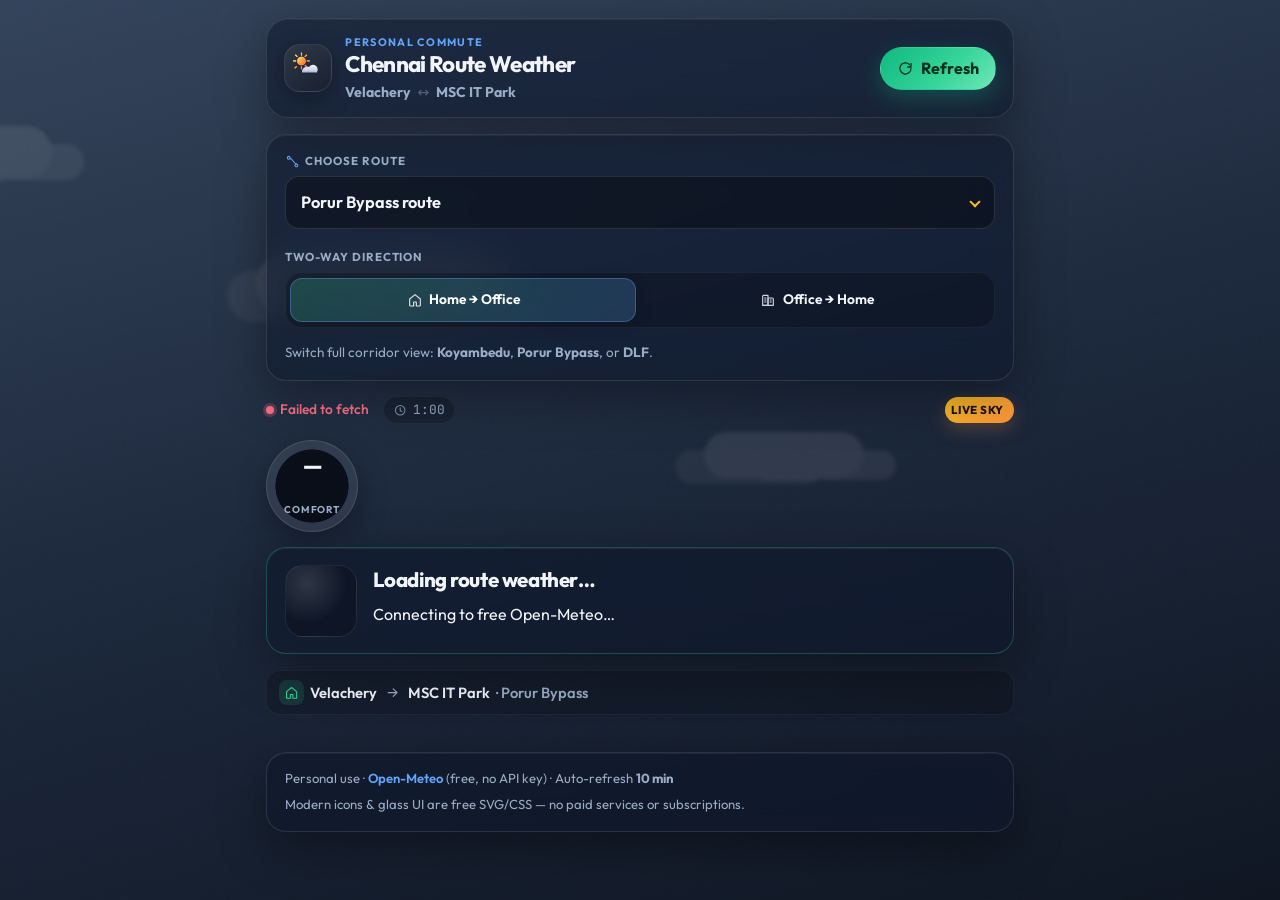
==== commit 6fe71392: "Modernize UI with rich SVG weather icons and glass design Add free inline SVG weather glyphs and UI " ====
--- a/index.html
+++ b/index.html
@@ -5,19 +5,24 @@
     <meta name="viewport" content="width=device-width, initial-scale=1" />
     <meta
       name="description"
-      content="Personal two-way Chennai commute weather: Velachery to MSC IT Park Ambattur via Koyambedu, Porur Bypass, or DLF. Free Open-Meteo, premium UI."
+      content="Modern personal Chennai commute weather: Velachery to MSC IT Park via Koyambedu, Porur Bypass, or DLF. Free Open-Meteo."
     />
-    <meta name="theme-color" content="#0b1220" />
+    <meta name="theme-color" content="#070b16" />
     <title>Chennai Route Weather · Velachery ↔ MSC Ambattur</title>
+    <link rel="preconnect" href="https://fonts.googleapis.com" />
+    <link rel="preconnect" href="https://fonts.gstatic.com" crossorigin />
+    <link
+      href="https://fonts.googleapis.com/css2?family=Outfit:wght@400;500;600;700;800&family=JetBrains+Mono:wght@500&display=swap"
+      rel="stylesheet"
+    />
     <link rel="stylesheet" href="css/styles.css" />
     <link rel="manifest" href="manifest.webmanifest" />
     <link
       rel="icon"
-      href="data:image/svg+xml,%3Csvg xmlns='http://www.w3.org/2000/svg' viewBox='0 0 100 100'%3E%3Ctext y='.9em' font-size='90'%3E🌧️%3C/text%3E%3C/svg%3E"
+      href="data:image/svg+xml,%3Csvg xmlns='http://www.w3.org/2000/svg' viewBox='0 0 64 64'%3E%3Ccircle cx='32' cy='28' r='12' fill='%23FFB84D'/%3E%3Cpath fill='%23E8EEF8' d='M18 40c0-6 4.5-10 10.5-10 1.2 0 2.4.2 3.5.6A9 9 0 0 1 48 40H18z'/%3E%3C/svg%3E"
     />
   </head>
   <body data-scene="cloud" data-day="day">
-    <!-- 3D-style weather stage (CSS only, free) -->
     <div class="weather-scene" id="weather-scene" aria-hidden="true">
       <div class="sky-gradient"></div>
       <div class="sun-orb"></div>
@@ -30,49 +35,56 @@
       <div class="fog-layer"></div>
       <div class="heat-haze"></div>
       <div class="ground-glow"></div>
+      <div class="noise-overlay"></div>
     </div>
 
     <div class="app">
       <header class="top glass-bar">
         <div class="brand">
-          <h1>Chennai Route Weather</h1>
-          <p>
-            <strong>Velachery</strong> ↔ <strong>MSC IT Park, Ambattur</strong>
-          </p>
+          <div class="brand-mark" id="brand-icon" aria-hidden="true"></div>
+          <div>
+            <p class="eyebrow">Personal commute</p>
+            <h1>Chennai Route Weather</h1>
+            <p class="brand-sub">
+              <strong>Velachery</strong>
+              <span class="swap">↔</span>
+              <strong>MSC IT Park</strong>
+            </p>
+          </div>
         </div>
-        <button type="button" id="refresh-btn" class="primary">Refresh</button>
+        <button type="button" id="refresh-btn" class="primary btn-icon">
+          Refresh
+        </button>
       </header>
 
-      <!-- Route dropdown + two-way controls -->
       <section class="controls glass" aria-label="Route controls">
         <label class="field">
-          <span class="field-label">Choose route</span>
-          <select id="route-select" class="route-select" aria-label="Select commute route">
-            <!-- filled by app.js -->
-          </select>
+          <span class="field-label">
+            <span id="route-field-icon" class="field-ico" aria-hidden="true"></span>
+            Choose route
+          </span>
+          <div class="select-shell">
+            <select id="route-select" class="route-select" aria-label="Select commute route"></select>
+          </div>
         </label>
 
         <div class="field">
           <span class="field-label">Two-way direction</span>
           <div class="dir-toggle" role="group" aria-label="Commute direction">
-            <button type="button" id="dir-home" class="dir-btn active">
-              Home → Office
-            </button>
-            <button type="button" id="dir-office" class="dir-btn">
-              Office → Home
-            </button>
+            <button type="button" id="dir-home" class="dir-btn active">Home → Office</button>
+            <button type="button" id="dir-office" class="dir-btn">Office → Home</button>
           </div>
         </div>
 
         <p class="control-hint">
-          Dropdown switches full stop list: <strong>Koyambedu</strong>,
-          <strong>Porur Bypass</strong>, or <strong>DLF</strong> corridor.
+          Switch full corridor view: <strong>Koyambedu</strong>,
+          <strong>Porur Bypass</strong>, or <strong>DLF</strong>.
         </p>
       </section>
 
       <div class="status-row">
         <span id="status" data-kind="loading">Starting…</span>
-        <span id="countdown">Next refresh —</span>
+        <span id="countdown" class="countdown">—</span>
         <span class="scene-label" id="scene-label">Live sky</span>
       </div>
 
@@ -85,8 +97,13 @@
       </div>
 
       <section class="banner glass tone-ok" id="banner" aria-live="polite">
-        <h2 id="headline">Loading route weather…</h2>
-        <div id="summary-meta">Connecting to free Open-Meteo…</div>
+        <div class="banner-layout">
+          <div class="banner-icon" id="banner-icon" aria-hidden="true"></div>
+          <div class="banner-copy">
+            <h2 id="headline">Loading route weather…</h2>
+            <div id="summary-meta" class="summary-meta">Connecting to free Open-Meteo…</div>
+          </div>
+        </div>
       </section>
 
       <section class="leave-card glass" id="leave-card" hidden></section>
@@ -94,26 +111,18 @@
       <section class="compare" id="compare" aria-label="Compare routes"></section>
       <section class="tips" id="tips" aria-label="Commute tips"></section>
 
-      <div class="direction-line">
-        Showing: <strong id="direction">Velachery → MSC IT Park</strong>
-      </div>
+      <div class="direction-line" id="direction">Velachery → MSC IT Park</div>
 
       <main class="route" id="route" aria-label="Selected route stops"></main>
 
       <footer class="footer glass">
         <p>
           Personal use ·
-          <a href="https://open-meteo.com/" rel="noopener noreferrer" target="_blank"
-            >Open-Meteo</a
-          >
+          <a href="https://open-meteo.com/" rel="noopener noreferrer" target="_blank">Open-Meteo</a>
           (free, no API key) · Auto-refresh <strong>10 min</strong>
         </p>
         <p>
-          Premium-style features (route compare, comfort score, smart leave,
-          3D sky scenes) — <strong>all free</strong>, no subscriptions.
-        </p>
-        <p>
-          Routes are approximate public map points for personal commuting only.
+          Modern icons & glass UI are free SVG/CSS — no paid services or subscriptions.
         </p>
       </footer>
     </div>
--- a/css/styles.css
+++ b/css/styles.css
@@ -1,25 +1,28 @@
 :root {
-  --bg0: #070b16;
-  --card: rgba(18, 28, 48, 0.55);
-  --card-solid: #121c30;
-  --glass: rgba(16, 24, 42, 0.48);
-  --glass-border: rgba(255, 255, 255, 0.12);
-  --text: #eef3fb;
-  --muted: #a4b4cc;
-  --accent: #3ecf8e;
-  --accent-2: #6aa8ff;
-  --hot: #ff9a4d;
-  --rain: #5cc0ff;
-  --storm: #c79bff;
-  --warn: #ffd166;
-  --error: #ff7b7b;
-  --home: #3ecf8e;
-  --office: #6aa8ff;
-  --focus: #ffd166;
-  --radius: 18px;
-  --font: "Segoe UI", system-ui, -apple-system, sans-serif;
-  --mono: "Cascadia Code", Consolas, ui-monospace, monospace;
-  --blur: 18px;
+  --bg0: #060a14;
+  --glass: rgba(14, 22, 40, 0.52);
+  --glass-strong: rgba(12, 18, 34, 0.72);
+  --glass-border: rgba(255, 255, 255, 0.11);
+  --glass-highlight: rgba(255, 255, 255, 0.07);
+  --text: #f2f6fc;
+  --muted: #9aacc6;
+  --accent: #34d399;
+  --accent-2: #60a5fa;
+  --hot: #fb923c;
+  --rain: #38bdf8;
+  --storm: #c084fc;
+  --warn: #fbbf24;
+  --error: #fb7185;
+  --home: #34d399;
+  --office: #60a5fa;
+  --focus: #fbbf24;
+  --radius: 20px;
+  --radius-sm: 12px;
+  --font: "Outfit", system-ui, -apple-system, sans-serif;
+  --mono: "JetBrains Mono", ui-monospace, Consolas, monospace;
+  --blur: 20px;
+  --shadow: 0 16px 48px rgba(0, 0, 0, 0.35);
+  --ease: cubic-bezier(0.22, 1, 0.36, 1);
 }
 
 *,
@@ -30,6 +33,8 @@
 
 html {
   color-scheme: dark;
+  -webkit-font-smoothing: antialiased;
+  text-rendering: optimizeLegibility;
 }
 
 body {
@@ -42,45 +47,210 @@
   overflow-x: hidden;
 }
 
-/* ========== 3D-style weather backgrounds (CSS only) ========== */
+/* ========== Icons ========== */
+.icon {
+  width: 1.1em;
+  height: 1.1em;
+  display: inline-block;
+  vertical-align: -0.15em;
+  flex-shrink: 0;
+}
+
+.wx-svg {
+  display: block;
+  width: 1em;
+  height: 1em;
+  flex-shrink: 0;
+  filter: drop-shadow(0 6px 12px rgba(0, 0, 0, 0.25));
+}
+
+.wx-svg--xs {
+  width: 1.15rem;
+  height: 1.15rem;
+}
+.wx-svg--sm {
+  width: 1.55rem;
+  height: 1.55rem;
+}
+.wx-svg--md {
+  width: 2rem;
+  height: 2rem;
+}
+.wx-svg--lg {
+  width: 2.75rem;
+  height: 2.75rem;
+}
+.wx-svg--xl {
+  width: 3.6rem;
+  height: 3.6rem;
+}
+
+.icon-badge {
+  display: inline-flex;
+  align-items: center;
+  justify-content: center;
+  width: 1.55rem;
+  height: 1.55rem;
+  border-radius: 8px;
+  background: rgba(255, 255, 255, 0.08);
+  color: var(--text);
+  flex-shrink: 0;
+}
+
+.icon-badge .icon {
+  width: 0.95rem;
+  height: 0.95rem;
+}
+
+.ib-home {
+  color: var(--home);
+  background: rgba(52, 211, 153, 0.14);
+}
+.ib-office {
+  color: var(--office);
+  background: rgba(96, 165, 250, 0.14);
+}
+.ib-arrow {
+  background: transparent;
+  color: var(--muted);
+  width: 1.1rem;
+}
+
+.wx-icon-wrap,
+.wx-hero,
+.banner-icon {
+  display: grid;
+  place-items: center;
+  border-radius: 18px;
+  background:
+    radial-gradient(circle at 30% 25%, rgba(255, 255, 255, 0.14), transparent 55%),
+    rgba(0, 0, 0, 0.22);
+  border: 1px solid rgba(255, 255, 255, 0.08);
+}
+
+.wx-icon-wrap {
+  width: 3.4rem;
+  height: 3.4rem;
+}
+
+.wx-hero {
+  width: 4.2rem;
+  height: 4.2rem;
+  margin-right: 0.15rem;
+}
+
+.banner-icon {
+  width: 4.5rem;
+  height: 4.5rem;
+  flex-shrink: 0;
+}
+
+.meta-chip,
+.sun-chip,
+.badge,
+.route-pill,
+.role-pill {
+  display: inline-flex;
+  align-items: center;
+  gap: 0.3rem;
+}
+
+.meta-chip {
+  gap: 0.35rem;
+  padding: 0.28rem 0.55rem;
+  border-radius: 999px;
+  background: rgba(255, 255, 255, 0.06);
+  border: 1px solid rgba(255, 255, 255, 0.06);
+  color: var(--muted);
+  font-size: 0.8rem;
+  font-weight: 500;
+}
+
+.meta-chip .icon {
+  width: 0.95rem;
+  height: 0.95rem;
+  opacity: 0.9;
+}
+
+.meta-chip.chip-home {
+  color: var(--home);
+  border-color: rgba(52, 211, 153, 0.2);
+  background: rgba(52, 211, 153, 0.08);
+}
+.meta-chip.chip-office {
+  color: var(--office);
+  border-color: rgba(96, 165, 250, 0.2);
+  background: rgba(96, 165, 250, 0.08);
+}
+.meta-chip.chip-focus {
+  color: var(--focus);
+  border-color: rgba(251, 191, 36, 0.25);
+  background: rgba(251, 191, 36, 0.1);
+}
+.meta-chip.warn-chip,
+.meta-chip.rain-amt {
+  color: var(--warn);
+  border-color: rgba(251, 191, 36, 0.25);
+}
+.meta-chip.rain-amt {
+  color: var(--rain);
+  border-color: rgba(56, 189, 248, 0.25);
+  background: rgba(56, 189, 248, 0.08);
+}
+
+.flow-arrow {
+  color: var(--muted);
+  opacity: 0.55;
+  display: inline-flex;
+}
+.flow-arrow .icon {
+  width: 0.9rem;
+  height: 0.9rem;
+}
+
+/* ========== Weather stage ========== */
 .weather-scene {
   position: fixed;
   inset: 0;
   z-index: 0;
   pointer-events: none;
   overflow: hidden;
-  perspective: 900px;
-  transform-style: preserve-3d;
+  perspective: 1000px;
 }
 
 .sky-gradient {
   position: absolute;
-  inset: -10%;
+  inset: -12%;
   background: linear-gradient(165deg, #1a2744 0%, #0b1220 45%, #060912 100%);
-  transition: background 1s ease;
+  transition: background 1s var(--ease);
+}
+
+.noise-overlay {
+  position: absolute;
+  inset: 0;
+  opacity: 0.04;
+  background-image: url("data:image/svg+xml,%3Csvg viewBox='0 0 200 200' xmlns='http://www.w3.org/2000/svg'%3E%3Cfilter id='n'%3E%3CfeTurbulence type='fractalNoise' baseFrequency='0.85' numOctaves='3' stitchTiles='stitch'/%3E%3C/filter%3E%3Crect width='100%25' height='100%25' filter='url(%23n)'/%3E%3C/svg%3E");
+  mix-blend-mode: overlay;
 }
 
 .sun-orb,
 .moon-orb {
   position: absolute;
   border-radius: 50%;
-  filter: blur(0.5px);
   opacity: 0;
-  transition: opacity 0.8s ease, transform 1s ease;
-  transform: translateZ(40px);
+  transition: opacity 0.8s var(--ease);
 }
 
 .sun-orb {
   width: min(42vw, 280px);
   height: min(42vw, 280px);
-  top: 6%;
-  right: 8%;
+  top: 5%;
+  right: 6%;
   background:
-    radial-gradient(circle at 35% 35%, #fff7cc 0%, #ffd36a 28%, #ff9a3c 55%, transparent 72%),
-    radial-gradient(circle at 50% 50%, rgba(255, 180, 60, 0.45), transparent 70%);
+    radial-gradient(circle at 35% 35%, #fff7cc 0%, #ffd36a 28%, #ff9a3c 55%, transparent 72%);
   box-shadow:
-    0 0 80px 30px rgba(255, 170, 50, 0.35),
-    0 0 160px 60px rgba(255, 120, 40, 0.18);
+    0 0 80px 30px rgba(255, 170, 50, 0.32),
+    0 0 160px 60px rgba(255, 120, 40, 0.16);
   animation: sun-float 12s ease-in-out infinite;
 }
 
@@ -90,7 +260,7 @@
   top: 10%;
   right: 12%;
   background: radial-gradient(circle at 35% 35%, #f0f4ff 0%, #c5d0e8 45%, #8a9bb8 70%, transparent 75%);
-  box-shadow: 0 0 60px 20px rgba(160, 180, 255, 0.25);
+  box-shadow: 0 0 60px 20px rgba(160, 180, 255, 0.22);
 }
 
 .cloud {
@@ -100,10 +270,8 @@
   filter: blur(2px);
   box-shadow:
     40px 10px 0 -8px rgba(255, 255, 255, 0.1),
-    -35px 12px 0 -6px rgba(255, 255, 255, 0.08),
-    0 20px 40px rgba(0, 0, 0, 0.2);
-  opacity: 0.55;
-  transform: translateZ(20px);
+    -35px 12px 0 -6px rgba(255, 255, 255, 0.08);
+  opacity: 0.5;
   animation: cloud-drift linear infinite;
 }
 
@@ -114,24 +282,21 @@
   left: -10%;
   animation-duration: 42s;
 }
-
 .cloud.c2 {
   width: 240px;
   height: 64px;
   top: 28%;
   left: 20%;
-  opacity: 0.35;
+  opacity: 0.32;
   animation-duration: 56s;
   animation-delay: -12s;
-  transform: translateZ(60px) scale(1.1);
-}
-
+}
 .cloud.c3 {
   width: 160px;
   height: 46px;
   top: 48%;
   left: 55%;
-  opacity: 0.28;
+  opacity: 0.26;
   animation-duration: 48s;
   animation-delay: -20s;
 }
@@ -144,7 +309,7 @@
   position: absolute;
   inset: 0;
   opacity: 0;
-  transition: opacity 0.8s ease;
+  transition: opacity 0.8s var(--ease);
 }
 
 .rain-layer {
@@ -156,7 +321,7 @@
     rgba(180, 220, 255, 0.08) 13px
   );
   animation: rain-fall 0.55s linear infinite;
-  transform: translateZ(80px) skewX(-12deg);
+  transform: skewX(-12deg);
 }
 
 .storm-flash {
@@ -165,12 +330,7 @@
 }
 
 .fog-layer {
-  background: linear-gradient(
-    180deg,
-    rgba(180, 190, 210, 0.08),
-    rgba(140, 160, 180, 0.28) 50%,
-    rgba(100, 120, 140, 0.35)
-  );
+  background: linear-gradient(180deg, rgba(180, 190, 210, 0.08), rgba(100, 120, 140, 0.32));
   filter: blur(8px);
 }
 
@@ -180,10 +340,9 @@
 }
 
 .ground-glow {
-  background: radial-gradient(ellipse at 50% 100%, rgba(40, 80, 140, 0.35), transparent 50%);
-}
-
-/* Scene themes */
+  background: radial-gradient(ellipse at 50% 100%, rgba(40, 80, 140, 0.3), transparent 50%);
+}
+
 body[data-scene="sun"] .sky-gradient {
   background: linear-gradient(165deg, #4a7ab8 0%, #f0a54a 42%, #c45a2a 78%, #1a1020 100%);
 }
@@ -195,46 +354,30 @@
   opacity: 1;
 }
 body[data-scene="sun"] .cloud {
-  opacity: 0.2;
+  opacity: 0.18;
 }
 
 body[data-scene="partly"] .sky-gradient {
   background: linear-gradient(165deg, #3d6ea8 0%, #6a9fd4 40%, #1e2a44 100%);
 }
-body[data-scene="partly"] .cloud {
-  opacity: 0.5;
-}
 
 body[data-scene="cloud"] .sky-gradient {
   background: linear-gradient(165deg, #3a4a62 0%, #1c283c 50%, #0c121c 100%);
 }
 body[data-scene="cloud"] .cloud {
   opacity: 0.65;
-  filter: blur(3px);
 }
 
 body[data-scene="rain"] .sky-gradient,
 body[data-scene="heavyrain"] .sky-gradient {
   background: linear-gradient(165deg, #2a3a52 0%, #152030 55%, #0a1018 100%);
 }
-body[data-scene="rain"] .rain-layer {
-  opacity: 1;
-}
+body[data-scene="rain"] .rain-layer,
 body[data-scene="heavyrain"] .rain-layer {
   opacity: 1;
+}
+body[data-scene="heavyrain"] .rain-layer {
   animation-duration: 0.35s;
-  background-image: repeating-linear-gradient(
-    100deg,
-    transparent 0,
-    transparent 8px,
-    rgba(180, 220, 255, 0.14) 8px,
-    rgba(180, 220, 255, 0.14) 10px
-  );
-}
-body[data-scene="rain"] .cloud,
-body[data-scene="heavyrain"] .cloud {
-  opacity: 0.75;
-  background: rgba(160, 180, 210, 0.22);
 }
 
 body[data-scene="storm"] .sky-gradient {
@@ -244,10 +387,6 @@
 body[data-scene="storm"] .storm-flash {
   opacity: 1;
 }
-body[data-scene="storm"] .cloud {
-  opacity: 0.85;
-  background: rgba(90, 80, 130, 0.35);
-}
 
 body[data-scene="fog"] .fog-layer {
   opacity: 1;
@@ -265,20 +404,15 @@
 body[data-day="night"] .sky-gradient {
   filter: brightness(0.72) saturate(0.9);
 }
-body[data-day="night"][data-scene="sun"] .sky-gradient,
-body[data-day="night"][data-scene="partly"] .sky-gradient {
-  background: linear-gradient(165deg, #0c1830 0%, #101828 50%, #060a12 100%);
-}
 
 @keyframes cloud-drift {
   from {
-    transform: translate3d(-20vw, 0, 20px);
+    transform: translate3d(-20vw, 0, 0);
   }
   to {
-    transform: translate3d(110vw, 8px, 20px);
-  }
-}
-
+    transform: translate3d(110vw, 8px, 0);
+  }
+}
 @keyframes rain-fall {
   from {
     background-position: 0 0;
@@ -287,17 +421,15 @@
     background-position: 40px 80px;
   }
 }
-
 @keyframes sun-float {
   0%,
   100% {
-    transform: translateZ(40px) translateY(0);
+    transform: translateY(0);
   }
   50% {
-    transform: translateZ(40px) translateY(12px);
-  }
-}
-
+    transform: translateY(12px);
+  }
+}
 @keyframes flash {
   0%,
   92%,
@@ -314,7 +446,6 @@
     opacity: 0.7;
   }
 }
-
 @keyframes haze {
   0%,
   100% {
@@ -324,14 +455,30 @@
     opacity: 1;
   }
 }
+@keyframes spin {
+  to {
+    transform: rotate(360deg);
+  }
+}
+@keyframes fade-up {
+  from {
+    opacity: 0;
+    transform: translateY(8px);
+  }
+  to {
+    opacity: 1;
+    transform: translateY(0);
+  }
+}
 
 /* ========== App shell ========== */
 .app {
   position: relative;
   z-index: 1;
-  max-width: 760px;
+  max-width: 780px;
   margin: 0 auto;
-  padding: 1.1rem 1rem 3rem;
+  padding: 1.15rem 1rem 3.5rem;
+  animation: fade-up 0.45s var(--ease);
 }
 
 .glass,
@@ -346,35 +493,68 @@
 .compare-card.glass {
   background: var(--glass);
   border: 1px solid var(--glass-border);
-  backdrop-filter: blur(var(--blur)) saturate(1.2);
-  -webkit-backdrop-filter: blur(var(--blur)) saturate(1.2);
-  box-shadow:
-    0 10px 40px rgba(0, 0, 0, 0.28),
-    inset 0 1px 0 rgba(255, 255, 255, 0.06);
+  backdrop-filter: blur(var(--blur)) saturate(1.25);
+  -webkit-backdrop-filter: blur(var(--blur)) saturate(1.25);
+  box-shadow: var(--shadow), inset 0 1px 0 rgba(255, 255, 255, 0.06);
 }
 
 .top {
   display: flex;
   flex-wrap: wrap;
-  align-items: flex-start;
+  align-items: center;
   justify-content: space-between;
-  gap: 0.75rem;
-  margin-bottom: 0.9rem;
-  padding: 0.85rem 1rem;
-  border-radius: var(--radius);
+  gap: 0.85rem;
+  margin-bottom: 1rem;
+  padding: 0.95rem 1.05rem;
+  border-radius: calc(var(--radius) + 2px);
+}
+
+.brand {
+  display: flex;
+  align-items: center;
+  gap: 0.85rem;
+  min-width: 0;
+}
+
+.brand-mark {
+  width: 3rem;
+  height: 3rem;
+  border-radius: 16px;
+  display: grid;
+  place-items: center;
+  background:
+    linear-gradient(145deg, rgba(255, 255, 255, 0.12), rgba(255, 255, 255, 0.02)),
+    rgba(0, 0, 0, 0.25);
+  border: 1px solid rgba(255, 255, 255, 0.1);
+  box-shadow: 0 8px 24px rgba(0, 0, 0, 0.25);
+}
+
+.eyebrow {
+  margin: 0;
+  font-size: 0.68rem;
+  font-weight: 700;
+  letter-spacing: 0.12em;
+  text-transform: uppercase;
+  color: var(--accent-2);
 }
 
 .brand h1 {
-  margin: 0;
-  font-size: 1.28rem;
+  margin: 0.1rem 0 0;
+  font-size: clamp(1.15rem, 3.5vw, 1.4rem);
   font-weight: 750;
-  letter-spacing: -0.02em;
-}
-
-.brand p {
+  letter-spacing: -0.03em;
+  line-height: 1.15;
+}
+
+.brand-sub {
   margin: 0.25rem 0 0;
   color: var(--muted);
-  font-size: 0.9rem;
+  font-size: 0.88rem;
+}
+
+.brand-sub .swap {
+  opacity: 0.45;
+  margin: 0 0.2rem;
 }
 
 button {
@@ -384,12 +564,17 @@
   background: rgba(255, 255, 255, 0.07);
   color: var(--text);
   border-radius: 999px;
-  padding: 0.48rem 0.95rem;
-  transition: background 0.15s, border-color 0.15s, transform 0.1s;
+  padding: 0.55rem 1rem;
+  transition:
+    background 0.18s var(--ease),
+    border-color 0.18s var(--ease),
+    transform 0.12s var(--ease),
+    box-shadow 0.18s var(--ease);
 }
 
 button:hover:not(:disabled) {
   background: rgba(255, 255, 255, 0.12);
+  border-color: rgba(255, 255, 255, 0.18);
 }
 
 button:active:not(:disabled) {
@@ -401,91 +586,168 @@
   cursor: wait;
 }
 
+.btn-icon {
+  display: inline-flex;
+  align-items: center;
+  gap: 0.45rem;
+  font-weight: 650;
+}
+
+.btn-icon .icon {
+  width: 1.05rem;
+  height: 1.05rem;
+}
+
 button.primary {
-  background: linear-gradient(135deg, #2f9e6b, #4ae09a);
+  background: linear-gradient(135deg, #10b981, #34d399 55%, #6ee7b7);
   border-color: transparent;
-  color: #04120c;
+  color: #042f1e;
   font-weight: 700;
-}
-
-/* Controls / dropdown */
+  box-shadow: 0 8px 24px rgba(16, 185, 129, 0.28);
+}
+
+button.primary:hover:not(:disabled) {
+  filter: brightness(1.05);
+  background: linear-gradient(135deg, #10b981, #34d399 55%, #6ee7b7);
+}
+
+button.primary.is-spinning .icon {
+  animation: spin 0.8s linear infinite;
+}
+
+/* Controls */
 .controls {
   border-radius: var(--radius);
-  padding: 1rem;
-  margin-bottom: 0.9rem;
+  padding: 1.05rem 1.1rem;
+  margin-bottom: 0.95rem;
   display: grid;
-  gap: 0.85rem;
+  gap: 0.95rem;
 }
 
 .field-label {
-  display: block;
+  display: inline-flex;
+  align-items: center;
+  gap: 0.35rem;
   font-size: 0.72rem;
   text-transform: uppercase;
-  letter-spacing: 0.07em;
+  letter-spacing: 0.08em;
   font-weight: 700;
   color: var(--muted);
-  margin-bottom: 0.35rem;
+  margin-bottom: 0.4rem;
+}
+
+.field-ico {
+  display: inline-flex;
+  color: var(--accent-2);
+}
+.field-ico .icon {
+  width: 0.95rem;
+  height: 0.95rem;
+}
+
+.select-shell {
+  position: relative;
+}
+
+.select-shell::after {
+  content: "";
+  position: absolute;
+  right: 1rem;
+  top: 50%;
+  width: 0.5rem;
+  height: 0.5rem;
+  border-right: 2px solid var(--focus);
+  border-bottom: 2px solid var(--focus);
+  transform: translateY(-65%) rotate(45deg);
+  pointer-events: none;
 }
 
 .route-select {
   width: 100%;
   font: inherit;
-  font-size: 1rem;
-  font-weight: 600;
+  font-size: 1.02rem;
+  font-weight: 650;
   color: var(--text);
   background: rgba(0, 0, 0, 0.35);
   border: 1px solid var(--glass-border);
-  border-radius: 12px;
-  padding: 0.7rem 0.85rem;
+  border-radius: 14px;
+  padding: 0.85rem 2.4rem 0.85rem 0.95rem;
   outline: none;
   appearance: none;
-  background-image: linear-gradient(45deg, transparent 50%, var(--focus) 50%),
-    linear-gradient(135deg, var(--focus) 50%, transparent 50%);
-  background-position: calc(100% - 18px) calc(50% - 3px), calc(100% - 12px) calc(50% - 3px);
-  background-size: 6px 6px, 6px 6px;
-  background-repeat: no-repeat;
   cursor: pointer;
+  transition: border-color 0.15s, box-shadow 0.15s;
 }
 
 .route-select:focus {
-  border-color: rgba(106, 168, 255, 0.55);
-  box-shadow: 0 0 0 3px rgba(106, 168, 255, 0.15);
+  border-color: rgba(96, 165, 250, 0.55);
+  box-shadow: 0 0 0 4px rgba(96, 165, 250, 0.14);
 }
 
 .dir-toggle {
   display: grid;
   grid-template-columns: 1fr 1fr;
-  gap: 0.45rem;
+  gap: 0.5rem;
+  padding: 0.3rem;
+  border-radius: 16px;
+  background: rgba(0, 0, 0, 0.22);
+  border: 1px solid rgba(255, 255, 255, 0.05);
 }
 
 .dir-btn {
   border-radius: 12px;
-  padding: 0.65rem 0.5rem;
+  padding: 0.7rem 0.55rem;
   font-weight: 650;
-  font-size: 0.88rem;
+  font-size: 0.86rem;
+  display: inline-flex;
+  align-items: center;
+  justify-content: center;
+  gap: 0.4rem;
+  border-color: transparent;
+  background: transparent;
+}
+
+.dir-btn .icon {
+  width: 1rem;
+  height: 1rem;
+  opacity: 0.85;
 }
 
 .dir-btn.active {
-  background: linear-gradient(135deg, rgba(62, 207, 142, 0.25), rgba(106, 168, 255, 0.25));
-  border-color: rgba(106, 168, 255, 0.45);
+  background: linear-gradient(135deg, rgba(52, 211, 153, 0.22), rgba(96, 165, 250, 0.22));
+  border-color: rgba(96, 165, 250, 0.35);
+  box-shadow: 0 4px 16px rgba(0, 0, 0, 0.18);
   color: #fff;
-  box-shadow: 0 0 0 1px rgba(106, 168, 255, 0.2);
 }
 
 .control-hint {
   margin: 0;
-  font-size: 0.82rem;
+  font-size: 0.84rem;
   color: var(--muted);
 }
 
 .status-row {
   display: flex;
   flex-wrap: wrap;
-  gap: 0.45rem 0.85rem;
-  align-items: center;
-  margin-bottom: 0.85rem;
-  font-size: 0.85rem;
-  color: var(--muted);
+  gap: 0.5rem 0.85rem;
+  align-items: center;
+  margin-bottom: 0.95rem;
+  font-size: 0.86rem;
+  color: var(--muted);
+}
+
+#status {
+  display: inline-flex;
+  align-items: center;
+  gap: 0.4rem;
+  font-weight: 550;
+}
+
+.status-dot {
+  width: 0.5rem;
+  height: 0.5rem;
+  border-radius: 50%;
+  background: currentColor;
+  box-shadow: 0 0 0 3px color-mix(in srgb, currentColor 25%, transparent);
 }
 
 #status[data-kind="loading"] {
@@ -498,141 +760,172 @@
   color: var(--accent);
 }
 
-#countdown {
+.countdown {
+  display: inline-flex;
+  align-items: center;
+  gap: 0.35rem;
   font-family: var(--mono);
   font-size: 0.8rem;
+  padding: 0.25rem 0.55rem;
+  border-radius: 999px;
+  background: rgba(0, 0, 0, 0.22);
+  border: 1px solid rgba(255, 255, 255, 0.06);
+}
+
+.countdown .icon {
+  width: 0.9rem;
+  height: 0.9rem;
+  opacity: 0.75;
 }
 
 .scene-label {
   margin-left: auto;
+  display: inline-flex;
+  align-items: center;
+  gap: 0.35rem;
   font-size: 0.72rem;
-  font-weight: 700;
+  font-weight: 750;
+  letter-spacing: 0.04em;
   text-transform: uppercase;
-  letter-spacing: 0.05em;
   color: #1a1400;
-  background: linear-gradient(135deg, #ffd166, #ff9a4d);
-  padding: 0.18rem 0.55rem;
+  background: linear-gradient(135deg, #fbbf24, #fb923c);
+  padding: 0.28rem 0.65rem 0.28rem 0.35rem;
   border-radius: 999px;
+  box-shadow: 0 6px 18px rgba(251, 146, 60, 0.25);
+}
+
+.scene-label .wx-svg {
+  filter: none;
 }
 
 .hero-stats {
   display: flex;
   flex-wrap: wrap;
-  gap: 0.85rem;
-  align-items: center;
-  margin-bottom: 0.85rem;
+  gap: 1rem;
+  align-items: center;
+  margin-bottom: 0.95rem;
 }
 
 .comfort-ring {
   --p: 0;
-  width: 88px;
-  height: 88px;
+  width: 92px;
+  height: 92px;
   border-radius: 50%;
   display: grid;
   place-items: center;
   background:
-    radial-gradient(circle at center, rgba(10, 16, 28, 0.92) 58%, transparent 59%),
-    conic-gradient(var(--accent) calc(var(--p) * 1%), rgba(255, 255, 255, 0.1) 0);
+    radial-gradient(circle at center, rgba(8, 12, 22, 0.95) 57%, transparent 58%),
+    conic-gradient(var(--accent) calc(var(--p) * 1%), rgba(255, 255, 255, 0.08) 0);
   border: 1px solid var(--glass-border);
-  box-shadow: 0 8px 28px rgba(0, 0, 0, 0.3);
+  box-shadow: 0 10px 30px rgba(0, 0, 0, 0.3);
 }
 
 .comfort-ring[data-level="mid"] {
   background:
-    radial-gradient(circle at center, rgba(10, 16, 28, 0.92) 58%, transparent 59%),
-    conic-gradient(var(--warn) calc(var(--p) * 1%), rgba(255, 255, 255, 0.1) 0);
-}
-
+    radial-gradient(circle at center, rgba(8, 12, 22, 0.95) 57%, transparent 58%),
+    conic-gradient(var(--warn) calc(var(--p) * 1%), rgba(255, 255, 255, 0.08) 0);
+}
 .comfort-ring[data-level="low"] {
   background:
-    radial-gradient(circle at center, rgba(10, 16, 28, 0.92) 58%, transparent 59%),
-    conic-gradient(var(--error) calc(var(--p) * 1%), rgba(255, 255, 255, 0.1) 0);
+    radial-gradient(circle at center, rgba(8, 12, 22, 0.95) 57%, transparent 58%),
+    conic-gradient(var(--error) calc(var(--p) * 1%), rgba(255, 255, 255, 0.08) 0);
 }
 
 .ring-val {
-  font-size: 1.35rem;
+  font-size: 1.4rem;
   font-weight: 800;
   line-height: 1;
-}
-
+  letter-spacing: -0.03em;
+}
 .ring-lbl {
   font-size: 0.62rem;
   text-transform: uppercase;
-  letter-spacing: 0.06em;
-  color: var(--muted);
+  letter-spacing: 0.08em;
+  color: var(--muted);
+  font-weight: 700;
 }
 
 .sun-times {
   display: flex;
   flex-wrap: wrap;
-  gap: 0.45rem 0.75rem;
-  align-items: center;
+  gap: 0.5rem;
+  align-items: center;
+}
+
+.sun-chip {
+  gap: 0.35rem;
   color: var(--muted);
   font-size: 0.88rem;
+  font-weight: 550;
+  padding: 0.4rem 0.7rem;
+  border-radius: 999px;
+  background: rgba(0, 0, 0, 0.22);
+  border: 1px solid rgba(255, 255, 255, 0.06);
+}
+.sun-chip .icon {
+  color: var(--focus);
 }
 
 .route-pill {
-  color: #0b1220;
-  background: var(--focus);
+  gap: 0.35rem;
+  color: #1a1400;
+  background: linear-gradient(135deg, #fbbf24, #f59e0b);
   font-weight: 750;
-  font-size: 0.75rem;
-  padding: 0.2rem 0.55rem;
+  font-size: 0.78rem;
+  padding: 0.35rem 0.7rem;
   border-radius: 999px;
 }
-
+.route-pill .icon {
+  width: 0.95rem;
+  height: 0.95rem;
+}
+
+/* Banner */
 .banner {
   border-radius: var(--radius);
-  padding: 1rem 1.1rem;
-  margin-bottom: 0.85rem;
+  padding: 1.05rem 1.15rem;
+  margin-bottom: 0.9rem;
+}
+
+.banner-layout {
+  display: flex;
+  gap: 0.95rem;
+  align-items: flex-start;
 }
 
 .banner.tone-rain {
-  border-color: rgba(92, 192, 255, 0.4);
+  border-color: rgba(56, 189, 248, 0.4);
 }
 .banner.tone-hot {
-  border-color: rgba(255, 154, 77, 0.4);
+  border-color: rgba(251, 146, 60, 0.4);
 }
 .banner.tone-alert {
-  border-color: rgba(199, 155, 255, 0.45);
+  border-color: rgba(192, 132, 252, 0.45);
 }
 .banner.tone-ok {
-  border-color: rgba(62, 207, 142, 0.28);
+  border-color: rgba(52, 211, 153, 0.28);
 }
 
 #headline {
-  margin: 0 0 0.4rem;
-  font-size: 1.18rem;
-  font-weight: 700;
-}
-
-#summary-meta {
+  margin: 0 0 0.55rem;
+  font-size: clamp(1.1rem, 3.2vw, 1.28rem);
+  font-weight: 750;
+  letter-spacing: -0.02em;
+}
+
+.summary-meta {
   display: flex;
   flex-wrap: wrap;
-  gap: 0.25rem 0.4rem;
-  color: var(--muted);
-  font-size: 0.88rem;
-}
-
-#summary-meta .dot {
-  color: var(--accent-2);
-  font-weight: 700;
-}
-#summary-meta .sep {
-  opacity: 0.4;
-}
-#summary-meta .warn {
-  color: var(--warn);
-}
-#summary-meta .focus-inline {
-  color: var(--focus);
-  font-weight: 700;
-}
-
+  gap: 0.4rem;
+  align-items: center;
+}
+
+/* Leave / focus */
 .leave-card,
 .focus-card {
   border-radius: var(--radius);
-  padding: 0.95rem 1.05rem;
-  margin-bottom: 0.85rem;
+  padding: 1rem 1.1rem;
+  margin-bottom: 0.9rem;
 }
 
 .leave-card[hidden],
@@ -640,17 +933,43 @@
   display: none;
 }
 
+.leave-card {
+  display: flex;
+  gap: 0.85rem;
+  align-items: flex-start;
+}
+
+.leave-icon {
+  width: 2.6rem;
+  height: 2.6rem;
+  border-radius: 14px;
+  display: grid;
+  place-items: center;
+  background: rgba(96, 165, 250, 0.14);
+  color: var(--accent-2);
+  flex-shrink: 0;
+}
+.leave-icon .icon {
+  width: 1.25rem;
+  height: 1.25rem;
+}
+
 .leave-card.kind-rain {
-  border-color: rgba(92, 192, 255, 0.4);
-}
+  border-color: rgba(56, 189, 248, 0.4);
+}
+.leave-card.kind-rain .leave-icon {
+  color: var(--rain);
+  background: rgba(56, 189, 248, 0.14);
+}
+
 .leave-kicker {
   display: block;
   font-size: 0.7rem;
   text-transform: uppercase;
-  letter-spacing: 0.06em;
+  letter-spacing: 0.08em;
   color: var(--accent-2);
-  font-weight: 700;
-  margin-bottom: 0.2rem;
+  font-weight: 750;
+  margin-bottom: 0.15rem;
 }
 .leave-card p {
   margin: 0.3rem 0 0;
@@ -659,18 +978,30 @@
 }
 
 .focus-card {
-  border-color: rgba(255, 209, 102, 0.4);
+  border-color: rgba(251, 191, 36, 0.38);
+  background:
+    linear-gradient(135deg, rgba(90, 70, 10, 0.28), transparent 50%),
+    var(--glass);
 }
 
 .focus-top {
   display: flex;
   justify-content: space-between;
+  gap: 0.85rem;
+  align-items: flex-start;
+}
+
+.focus-left {
+  display: flex;
   gap: 0.75rem;
+  align-items: flex-start;
+  min-width: 0;
 }
 
 .focus-card h2 {
-  margin: 0.2rem 0 0;
-  font-size: 1.18rem;
+  margin: 0.25rem 0 0;
+  font-size: 1.2rem;
+  letter-spacing: -0.02em;
 }
 
 .focus-pill {
@@ -679,127 +1010,183 @@
 }
 
 .focus-tip {
-  margin: 0.7rem 0 0;
-  padding: 0.55rem 0.7rem;
-  border-radius: 10px;
+  margin: 0.75rem 0 0;
+  padding: 0.65rem 0.8rem;
+  border-radius: 12px;
   background: rgba(0, 0, 0, 0.28);
   color: var(--muted);
-  font-size: 0.86rem;
+  font-size: 0.88rem;
   border-left: 3px solid var(--focus);
+  display: flex;
+  gap: 0.4rem;
+  align-items: flex-start;
+}
+.focus-tip .icon {
+  margin-top: 0.1rem;
+  color: var(--focus);
+  flex-shrink: 0;
 }
 
 .comfort-mini {
-  font-size: 0.72rem;
+  display: inline-flex;
+  align-items: center;
+  gap: 0.25rem;
+  font-size: 0.74rem;
   color: var(--accent);
   font-weight: 700;
 }
+.comfort-mini .icon {
+  width: 0.85rem;
+  height: 0.85rem;
+}
 
 .stop-main.col {
   display: flex;
   flex-direction: column;
   align-items: flex-end;
-  gap: 0.15rem;
+  gap: 0.2rem;
 }
 
 .temp-row {
   display: flex;
   align-items: center;
+  gap: 0.45rem;
+}
+
+/* Sections */
+.section-head {
+  margin-bottom: 0.55rem;
+}
+
+.tips-title {
+  margin: 0;
+  font-size: 0.82rem;
+  text-transform: uppercase;
+  letter-spacing: 0.07em;
+  color: var(--muted);
+  font-weight: 750;
+  display: inline-flex;
+  align-items: center;
+  gap: 0.4rem;
+}
+.tips-title .icon {
+  color: var(--accent-2);
+}
+
+.free-tag {
+  font-size: 0.65rem;
+  color: #042f1e;
+  background: var(--accent);
+  padding: 0.12rem 0.4rem;
+  border-radius: 6px;
+  letter-spacing: 0.04em;
+}
+
+.compare {
+  margin-bottom: 1rem;
+}
+
+.compare-best {
+  margin: 0.3rem 0 0;
+  font-size: 0.92rem;
+  color: var(--muted);
+}
+.compare-best strong {
+  color: var(--text);
+  display: inline-flex;
+  align-items: center;
   gap: 0.3rem;
-}
-
-/* Compare */
-.compare {
-  margin-bottom: 0.95rem;
-}
-
-.compare-head {
-  margin-bottom: 0.55rem;
-}
-
-.compare-head h3 {
-  margin: 0;
-  font-size: 0.85rem;
-  text-transform: uppercase;
-  letter-spacing: 0.06em;
-  color: var(--muted);
-}
-
-.compare-head p {
-  margin: 0.25rem 0 0;
-  font-size: 0.92rem;
 }
 
 .compare-grid {
   display: grid;
   grid-template-columns: repeat(3, 1fr);
-  gap: 0.5rem;
-}
-
-@media (max-width: 560px) {
+  gap: 0.55rem;
+}
+
+@media (max-width: 600px) {
   .compare-grid {
     grid-template-columns: 1fr;
   }
+  .banner-layout {
+    flex-direction: column;
+  }
+  .dir-btn span {
+    font-size: 0.78rem;
+  }
 }
 
 .compare-card {
   text-align: left;
-  border-radius: 14px;
-  padding: 0.75rem 0.8rem;
+  border-radius: 16px;
+  padding: 0.85rem 0.9rem;
   display: flex;
   flex-direction: column;
-  gap: 0.25rem;
+  gap: 0.35rem;
   color: var(--text);
+  transition: transform 0.15s var(--ease), border-color 0.15s;
+}
+
+.compare-card:hover {
+  transform: translateY(-2px);
 }
 
 .compare-card.active {
-  border-color: rgba(106, 168, 255, 0.55);
-  box-shadow: 0 0 0 1px rgba(106, 168, 255, 0.25);
+  border-color: rgba(96, 165, 250, 0.55);
+  box-shadow: 0 0 0 1px rgba(96, 165, 250, 0.2), var(--shadow);
 }
 
 .compare-card.best {
-  border-color: rgba(62, 207, 142, 0.45);
+  border-color: rgba(52, 211, 153, 0.45);
 }
 
 .cc-top {
   display: flex;
   justify-content: space-between;
   gap: 0.35rem;
+  align-items: center;
+}
+
+.cc-name {
+  display: inline-flex;
+  align-items: center;
+  gap: 0.35rem;
   font-weight: 750;
-  font-size: 0.9rem;
+  font-size: 0.92rem;
+}
+
+.cc-wx {
+  display: inline-flex;
+  align-items: center;
+  gap: 0.4rem;
+}
+
+.cc-temp,
+.cc-meta {
+  font-size: 0.82rem;
+  color: var(--muted);
 }
 
 .best-tag {
+  display: inline-flex;
+  align-items: center;
+  gap: 0.2rem;
   font-size: 0.65rem;
   text-transform: uppercase;
   background: var(--accent);
-  color: #04120c;
-  padding: 0.12rem 0.4rem;
-  border-radius: 6px;
+  color: #042f1e;
+  padding: 0.15rem 0.45rem;
+  border-radius: 7px;
   font-weight: 800;
 }
-
-.cc-temp {
-  font-size: 0.85rem;
-  color: var(--muted);
-}
-
-.cc-meta {
-  font-size: 0.78rem;
-  color: var(--muted);
+.best-tag .icon {
+  width: 0.75rem;
+  height: 0.75rem;
 }
 
 /* Tips */
 .tips {
-  margin-bottom: 0.95rem;
-}
-
-.tips-title {
-  margin: 0 0 0.5rem;
-  font-size: 0.85rem;
-  text-transform: uppercase;
-  letter-spacing: 0.06em;
-  color: var(--muted);
-  font-weight: 700;
+  margin-bottom: 1rem;
 }
 
 .tips-list {
@@ -808,39 +1195,84 @@
   padding: 0;
   display: flex;
   flex-direction: column;
-  gap: 0.45rem;
+  gap: 0.5rem;
 }
 
 .tip {
   display: flex;
-  gap: 0.55rem;
+  gap: 0.7rem;
   align-items: flex-start;
-  padding: 0.65rem 0.8rem;
+  padding: 0.75rem 0.9rem;
+  border-radius: 14px;
+  font-size: 0.92rem;
+}
+
+.tip-icon-wrap {
+  width: 2.15rem;
+  height: 2.15rem;
   border-radius: 12px;
-  font-size: 0.9rem;
+  display: grid;
+  place-items: center;
+  flex-shrink: 0;
+  background: rgba(255, 255, 255, 0.07);
+  color: var(--muted);
+}
+.tip-icon-wrap .icon {
+  width: 1.1rem;
+  height: 1.1rem;
+}
+.tip-icon-wrap.level-rain {
+  color: var(--rain);
+  background: rgba(56, 189, 248, 0.12);
+}
+.tip-icon-wrap.level-hot {
+  color: var(--hot);
+  background: rgba(251, 146, 60, 0.12);
+}
+.tip-icon-wrap.level-alert {
+  color: var(--storm);
+  background: rgba(192, 132, 252, 0.12);
+}
+.tip-icon-wrap.level-focus {
+  color: var(--focus);
+  background: rgba(251, 191, 36, 0.12);
+}
+.tip-icon-wrap.level-ok {
+  color: var(--accent);
+  background: rgba(52, 211, 153, 0.12);
 }
 
 .tip.level-rain {
-  border-color: rgba(92, 192, 255, 0.35);
+  border-color: rgba(56, 189, 248, 0.3);
 }
 .tip.level-hot {
-  border-color: rgba(255, 154, 77, 0.35);
+  border-color: rgba(251, 146, 60, 0.3);
 }
 .tip.level-alert {
-  border-color: rgba(199, 155, 255, 0.4);
+  border-color: rgba(192, 132, 252, 0.35);
 }
 .tip.level-focus {
-  border-color: rgba(255, 209, 102, 0.4);
+  border-color: rgba(251, 191, 36, 0.35);
 }
 
 .direction-line {
-  margin-bottom: 0.7rem;
-  color: var(--muted);
-  font-size: 0.9rem;
-}
-
-.direction-line strong {
+  margin-bottom: 0.8rem;
   color: var(--text);
+  font-size: 0.92rem;
+  font-weight: 600;
+  display: flex;
+  flex-wrap: wrap;
+  align-items: center;
+  gap: 0.4rem;
+  padding: 0.55rem 0.75rem;
+  border-radius: 14px;
+  background: rgba(0, 0, 0, 0.18);
+  border: 1px solid rgba(255, 255, 255, 0.05);
+}
+
+.dir-route {
+  color: var(--muted);
+  font-weight: 550;
 }
 
 /* Route list */
@@ -851,58 +1283,72 @@
 
 .stop {
   display: grid;
-  grid-template-columns: 28px 1fr;
-  gap: 0.35rem 0.75rem;
+  grid-template-columns: 36px 1fr;
+  gap: 0.35rem 0.7rem;
 }
 
 .stop-rail {
   display: flex;
   flex-direction: column;
   align-items: center;
-  padding-top: 1.35rem;
+  padding-top: 1.25rem;
 }
 
 .rail-dot {
-  width: 14px;
-  height: 14px;
+  width: 28px;
+  height: 28px;
   border-radius: 50%;
-  background: var(--muted);
-  box-shadow: 0 0 0 4px rgba(255, 255, 255, 0.06);
+  background: rgba(255, 255, 255, 0.1);
+  border: 1px solid rgba(255, 255, 255, 0.12);
+  display: grid;
+  place-items: center;
+  color: var(--muted);
   flex-shrink: 0;
+  box-shadow: 0 4px 12px rgba(0, 0, 0, 0.2);
+}
+.rail-dot .icon {
+  width: 0.9rem;
+  height: 0.9rem;
 }
 
 .stop.role-home .rail-dot {
-  background: var(--home);
-  box-shadow: 0 0 0 4px rgba(62, 207, 142, 0.22);
-}
-
+  color: var(--home);
+  background: rgba(52, 211, 153, 0.16);
+  border-color: rgba(52, 211, 153, 0.35);
+}
 .stop.role-office .rail-dot {
-  background: var(--office);
-  box-shadow: 0 0 0 4px rgba(106, 168, 255, 0.22);
-}
-
+  color: var(--office);
+  background: rgba(96, 165, 250, 0.16);
+  border-color: rgba(96, 165, 250, 0.35);
+}
 .stop.is-focus .rail-dot {
+  color: #1a1400;
   background: var(--focus);
-  box-shadow: 0 0 0 4px rgba(255, 209, 102, 0.25);
+  border-color: transparent;
 }
 
 .rail-line {
   width: 3px;
   flex: 1;
-  min-height: 24px;
-  margin: 4px 0;
-  background: linear-gradient(180deg, rgba(255, 255, 255, 0.2), rgba(255, 255, 255, 0.05));
+  min-height: 28px;
+  margin: 5px 0;
+  background: linear-gradient(180deg, rgba(255, 255, 255, 0.22), rgba(255, 255, 255, 0.04));
   border-radius: 2px;
 }
 
 .stop-body {
   border-radius: var(--radius);
-  padding: 0.9rem 1rem 1rem;
-  margin-bottom: 0.75rem;
+  padding: 1rem 1.05rem 1.05rem;
+  margin-bottom: 0.8rem;
+  transition: border-color 0.2s, transform 0.2s var(--ease);
+}
+
+.stop-body:hover {
+  border-color: rgba(255, 255, 255, 0.16);
 }
 
 .stop.is-focus .stop-body {
-  border-color: rgba(255, 209, 102, 0.42);
+  border-color: rgba(251, 191, 36, 0.42);
 }
 
 .stop-head {
@@ -912,74 +1358,84 @@
 }
 
 .stop-titles h2 {
-  margin: 0.15rem 0 0;
+  margin: 0.2rem 0 0;
   font-size: 1.08rem;
   font-weight: 750;
+  letter-spacing: -0.02em;
 }
 
 .area {
-  margin: 0.15rem 0 0;
-  color: var(--muted);
-  font-size: 0.82rem;
+  margin: 0.18rem 0 0;
+  color: var(--muted);
+  font-size: 0.84rem;
 }
 
 .role-pill {
-  display: inline-block;
+  gap: 0.3rem;
   font-size: 0.68rem;
   text-transform: uppercase;
   letter-spacing: 0.06em;
   font-weight: 750;
   color: var(--muted);
   background: rgba(255, 255, 255, 0.07);
-  padding: 0.15rem 0.45rem;
-  border-radius: 6px;
+  padding: 0.22rem 0.5rem;
+  border-radius: 8px;
+}
+.role-pill .icon {
+  width: 0.85rem;
+  height: 0.85rem;
 }
 
 .stop.role-home .role-pill {
   color: var(--home);
-  background: rgba(62, 207, 142, 0.12);
+  background: rgba(52, 211, 153, 0.12);
 }
 .stop.role-office .role-pill {
   color: var(--office);
-  background: rgba(106, 168, 255, 0.12);
+  background: rgba(96, 165, 250, 0.12);
 }
 .stop.is-focus .role-pill {
   color: #1a1400;
   background: var(--focus);
 }
 
-.wx-icon {
-  font-size: 1.45rem;
+.temp {
+  font-size: 1.85rem;
+  font-weight: 800;
+  letter-spacing: -0.04em;
+  font-variant-numeric: tabular-nums;
   line-height: 1;
 }
 
-.temp {
-  font-size: 1.7rem;
-  font-weight: 800;
-  letter-spacing: -0.03em;
-  font-variant-numeric: tabular-nums;
-}
-
 .stop-meta {
   display: flex;
   flex-wrap: wrap;
-  gap: 0.35rem 0.65rem;
-  margin-top: 0.65rem;
-  font-size: 0.82rem;
-  color: var(--muted);
+  gap: 0.4rem;
+  margin-top: 0.75rem;
+  align-items: center;
+}
+
+.cond-text {
+  color: var(--muted);
+  font-size: 0.86rem;
+  font-weight: 500;
 }
 
 .badge {
+  gap: 0.28rem;
   font-weight: 800;
   font-size: 0.7rem;
   text-transform: uppercase;
   letter-spacing: 0.04em;
-  padding: 0.15rem 0.45rem;
-  border-radius: 6px;
+  padding: 0.28rem 0.5rem;
+  border-radius: 8px;
   color: #0b1220;
   background: #94a3b8;
 }
-
+.badge .icon {
+  width: 0.85rem;
+  height: 0.85rem;
+}
 .badge.hot {
   background: var(--hot);
 }
@@ -990,73 +1446,102 @@
 .badge.storm {
   background: var(--storm);
 }
-
-.rain-amt {
-  color: var(--rain);
-  font-weight: 700;
+.badge.ok {
+  background: #94a3b8;
 }
 
 .hourly {
   display: grid;
-  grid-template-columns: repeat(6, minmax(0, 1fr));
-  gap: 0.35rem;
-  margin-top: 0.85rem;
+  grid-template-columns: repeat(5, minmax(0, 1fr));
+  gap: 0.4rem;
+  margin-top: 0.9rem;
   overflow-x: auto;
+  padding-bottom: 0.1rem;
 }
 
 .hour {
   display: flex;
   flex-direction: column;
   align-items: center;
-  gap: 0.12rem;
-  padding: 0.4rem 0.15rem;
-  border-radius: 10px;
+  gap: 0.2rem;
+  padding: 0.55rem 0.25rem;
+  border-radius: 14px;
   background: rgba(0, 0, 0, 0.28);
+  border: 1px solid rgba(255, 255, 255, 0.04);
   font-size: 0.72rem;
   color: var(--muted);
-}
-
-.hour.head {
-  background: transparent;
-  opacity: 0.7;
+  min-width: 0;
+  transition: background 0.15s;
+}
+
+.hour:hover {
+  background: rgba(255, 255, 255, 0.06);
+}
+
+.h-time {
   font-weight: 650;
+  font-variant-numeric: tabular-nums;
 }
 
 .h-temp {
   color: var(--text);
-  font-weight: 700;
-  font-size: 0.85rem;
+  font-weight: 750;
+  font-size: 0.92rem;
+  letter-spacing: -0.02em;
 }
 
 .h-pop {
+  display: inline-flex;
+  align-items: center;
+  gap: 0.15rem;
   color: var(--rain);
   font-variant-numeric: tabular-nums;
+  font-weight: 600;
+}
+.h-pop .icon {
+  width: 0.7rem;
+  height: 0.7rem;
 }
 
 .footer {
-  margin-top: 1.4rem;
-  padding: 1rem;
+  margin-top: 1.5rem;
+  padding: 1.05rem 1.1rem;
   border-radius: var(--radius);
   color: var(--muted);
-  font-size: 0.8rem;
+  font-size: 0.82rem;
 }
 
 .footer p {
-  margin: 0 0 0.45rem;
-}
-
+  margin: 0 0 0.4rem;
+}
+.footer p:last-child {
+  margin-bottom: 0;
+}
 .footer a {
   color: var(--accent-2);
+  text-decoration: none;
+  font-weight: 600;
+}
+.footer a:hover {
+  text-decoration: underline;
 }
 
 @media (max-width: 480px) {
   .temp {
-    font-size: 1.4rem;
+    font-size: 1.5rem;
   }
   .hourly {
-    grid-template-columns: repeat(6, minmax(52px, 1fr));
-  }
-  .dir-btn {
-    font-size: 0.8rem;
-  }
-}
+    grid-template-columns: repeat(5, minmax(58px, 1fr));
+  }
+  .top {
+    align-items: flex-start;
+  }
+  .wx-hero {
+    width: 3.4rem;
+    height: 3.4rem;
+  }
+  .wx-svg--xl {
+    width: 2.8rem;
+    height: 2.8rem;
+  }
+}
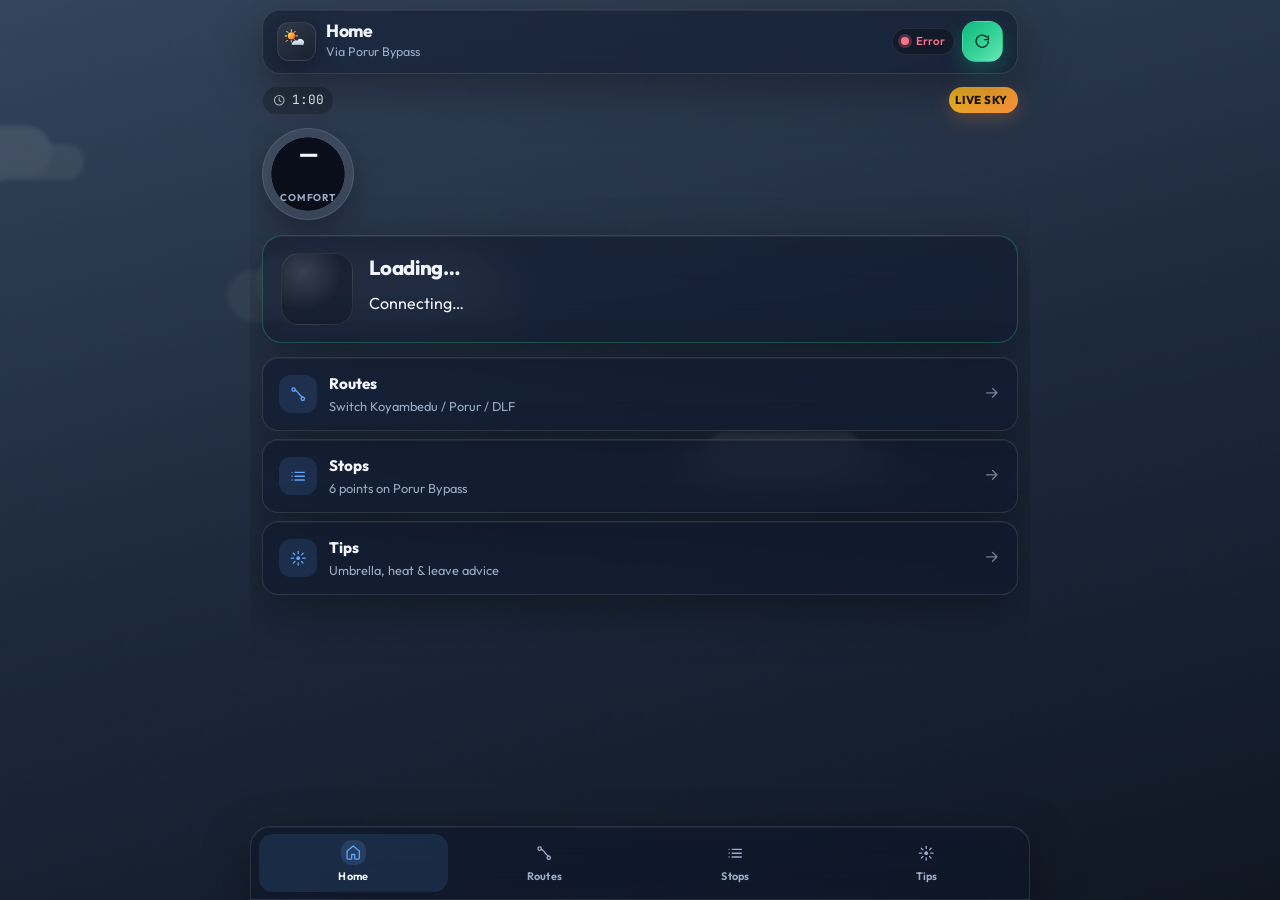
==== commit be2984e4: "Split cluttered single page into multi-tab web app Add bottom navigation with Home, Routes, Stops, a" ====
--- a/index.html
+++ b/index.html
@@ -2,13 +2,14 @@
 <html lang="en">
   <head>
     <meta charset="UTF-8" />
-    <meta name="viewport" content="width=device-width, initial-scale=1" />
+    <meta name="viewport" content="width=device-width, initial-scale=1, viewport-fit=cover" />
     <meta
       name="description"
-      content="Modern personal Chennai commute weather: Velachery to MSC IT Park via Koyambedu, Porur Bypass, or DLF. Free Open-Meteo."
+      content="Chennai commute weather app: Velachery ↔ MSC IT Park Ambattur. Routes, stops, tips. Free Open-Meteo."
     />
     <meta name="theme-color" content="#070b16" />
-    <title>Chennai Route Weather · Velachery ↔ MSC Ambattur</title>
+    <meta name="apple-mobile-web-app-capable" content="yes" />
+    <title>Chennai Route Weather</title>
     <link rel="preconnect" href="https://fonts.googleapis.com" />
     <link rel="preconnect" href="https://fonts.gstatic.com" crossorigin />
     <link
@@ -22,7 +23,7 @@
       href="data:image/svg+xml,%3Csvg xmlns='http://www.w3.org/2000/svg' viewBox='0 0 64 64'%3E%3Ccircle cx='32' cy='28' r='12' fill='%23FFB84D'/%3E%3Cpath fill='%23E8EEF8' d='M18 40c0-6 4.5-10 10.5-10 1.2 0 2.4.2 3.5.6A9 9 0 0 1 48 40H18z'/%3E%3C/svg%3E"
     />
   </head>
-  <body data-scene="cloud" data-day="day">
+  <body data-scene="cloud" data-day="day" data-page="home">
     <div class="weather-scene" id="weather-scene" aria-hidden="true">
       <div class="sky-gradient"></div>
       <div class="sun-orb"></div>
@@ -38,94 +39,131 @@
       <div class="noise-overlay"></div>
     </div>
 
-    <div class="app">
-      <header class="top glass-bar">
-        <div class="brand">
-          <div class="brand-mark" id="brand-icon" aria-hidden="true"></div>
-          <div>
-            <p class="eyebrow">Personal commute</p>
-            <h1>Chennai Route Weather</h1>
-            <p class="brand-sub">
-              <strong>Velachery</strong>
-              <span class="swap">↔</span>
-              <strong>MSC IT Park</strong>
-            </p>
+    <div class="app-shell">
+      <!-- Compact top bar -->
+      <header class="app-bar glass-bar">
+        <div class="app-bar-left">
+          <div class="brand-mark sm" id="brand-icon" aria-hidden="true"></div>
+          <div class="app-bar-titles">
+            <h1 id="page-title">Home</h1>
+            <p id="page-sub">Velachery ↔ MSC IT Park</p>
           </div>
         </div>
-        <button type="button" id="refresh-btn" class="primary btn-icon">
-          Refresh
-        </button>
+        <div class="app-bar-actions">
+          <span class="live-pill" id="status" data-kind="loading">…</span>
+          <button type="button" id="refresh-btn" class="icon-btn primary" title="Refresh" aria-label="Refresh weather"></button>
+        </div>
       </header>
 
-      <section class="controls glass" aria-label="Route controls">
-        <label class="field">
-          <span class="field-label">
-            <span id="route-field-icon" class="field-ico" aria-hidden="true"></span>
-            Choose route
-          </span>
-          <div class="select-shell">
-            <select id="route-select" class="route-select" aria-label="Select commute route"></select>
+      <!-- Scrollable page stack -->
+      <main class="app-main" id="app-main">
+        <!-- HOME -->
+        <section class="page" id="page-home" data-page="home" aria-label="Home dashboard">
+          <div class="status-mini">
+            <span id="countdown" class="countdown">—</span>
+            <span class="scene-label" id="scene-label">Live sky</span>
           </div>
-        </label>
 
-        <div class="field">
-          <span class="field-label">Two-way direction</span>
-          <div class="dir-toggle" role="group" aria-label="Commute direction">
-            <button type="button" id="dir-home" class="dir-btn active">Home → Office</button>
-            <button type="button" id="dir-office" class="dir-btn">Office → Home</button>
+          <div class="hero-stats">
+            <div class="comfort-ring" id="comfort-ring" style="--p: 0">
+              <span class="ring-val">—</span>
+              <span class="ring-lbl">Comfort</span>
+            </div>
+            <div class="sun-times" id="sun-times"></div>
           </div>
-        </div>
 
-        <p class="control-hint">
-          Switch full corridor view: <strong>Koyambedu</strong>,
-          <strong>Porur Bypass</strong>, or <strong>DLF</strong>.
-        </p>
-      </section>
+          <section class="banner glass tone-ok" id="banner" aria-live="polite">
+            <div class="banner-layout">
+              <div class="banner-icon" id="banner-icon" aria-hidden="true"></div>
+              <div class="banner-copy">
+                <h2 id="headline">Loading…</h2>
+                <div id="summary-meta" class="summary-meta">Connecting…</div>
+              </div>
+            </div>
+          </section>
 
-      <div class="status-row">
-        <span id="status" data-kind="loading">Starting…</span>
-        <span id="countdown" class="countdown">—</span>
-        <span class="scene-label" id="scene-label">Live sky</span>
-      </div>
+          <section class="leave-card glass" id="leave-card" hidden></section>
+          <section class="focus-card glass" id="focus-card" hidden></section>
 
-      <div class="hero-stats">
-        <div class="comfort-ring" id="comfort-ring" style="--p: 0">
-          <span class="ring-val">—</span>
-          <span class="ring-lbl">Comfort</span>
-        </div>
-        <div class="sun-times" id="sun-times"></div>
-      </div>
+          <div class="quick-nav" id="quick-nav" aria-label="Quick links"></div>
+        </section>
 
-      <section class="banner glass tone-ok" id="banner" aria-live="polite">
-        <div class="banner-layout">
-          <div class="banner-icon" id="banner-icon" aria-hidden="true"></div>
-          <div class="banner-copy">
-            <h2 id="headline">Loading route weather…</h2>
-            <div id="summary-meta" class="summary-meta">Connecting to free Open-Meteo…</div>
-          </div>
-        </div>
-      </section>
+        <!-- ROUTES -->
+        <section class="page" id="page-routes" data-page="routes" hidden aria-label="Routes">
+          <section class="controls glass">
+            <label class="field">
+              <span class="field-label">
+                <span id="route-field-icon" class="field-ico" aria-hidden="true"></span>
+                Choose route
+              </span>
+              <div class="select-shell">
+                <select id="route-select" class="route-select" aria-label="Select commute route"></select>
+              </div>
+            </label>
 
-      <section class="leave-card glass" id="leave-card" hidden></section>
-      <section class="focus-card glass" id="focus-card" hidden></section>
-      <section class="compare" id="compare" aria-label="Compare routes"></section>
-      <section class="tips" id="tips" aria-label="Commute tips"></section>
+            <div class="field">
+              <span class="field-label">Two-way direction</span>
+              <div class="dir-toggle" role="group" aria-label="Commute direction">
+                <button type="button" id="dir-home" class="dir-btn active">Home → Office</button>
+                <button type="button" id="dir-office" class="dir-btn">Office → Home</button>
+              </div>
+            </div>
 
-      <div class="direction-line" id="direction">Velachery → MSC IT Park</div>
+            <p class="control-hint">
+              Pick a corridor, then open <strong>Stops</strong> for the full list.
+            </p>
+          </section>
 
-      <main class="route" id="route" aria-label="Selected route stops"></main>
+          <div class="direction-line" id="direction">Velachery → MSC IT Park</div>
+          <section class="compare" id="compare" aria-label="Compare routes"></section>
+        </section>
 
-      <footer class="footer glass">
-        <p>
-          Personal use ·
-          <a href="https://open-meteo.com/" rel="noopener noreferrer" target="_blank">Open-Meteo</a>
-          (free, no API key) · Auto-refresh <strong>10 min</strong>
-        </p>
-        <p>
-          Modern icons & glass UI are free SVG/CSS — no paid services or subscriptions.
-        </p>
-      </footer>
+        <!-- STOPS -->
+        <section class="page" id="page-stops" data-page="stops" hidden aria-label="Stops along route">
+          <div class="page-intro glass" id="stops-intro"></div>
+          <div class="route" id="route" aria-label="Selected route stops"></div>
+        </section>
+
+        <!-- TIPS -->
+        <section class="page" id="page-tips" data-page="tips" hidden aria-label="Tips and about">
+          <section class="tips" id="tips" aria-label="Commute tips"></section>
+          <footer class="footer glass">
+            <p>
+              Personal use ·
+              <a href="https://open-meteo.com/" rel="noopener noreferrer" target="_blank">Open-Meteo</a>
+              (free, no API key) · Auto-refresh <strong>10 min</strong>
+            </p>
+            <p>
+              Icons &amp; UI are free SVG/CSS. Routes are approximate map points for personal commuting.
+            </p>
+            <p class="footer-path">
+              Home: Velachery · Destination: MSC IT Park, Ambattur
+            </p>
+          </footer>
+        </section>
+      </main>
+
+      <!-- Bottom navigation -->
+      <nav class="bottom-nav glass-bar" aria-label="Main navigation">
+        <button type="button" class="nav-item active" data-nav="home" aria-current="page">
+          <span class="nav-ico" data-ico="home"></span>
+          <span class="nav-lbl">Home</span>
+        </button>
+        <button type="button" class="nav-item" data-nav="routes">
+          <span class="nav-ico" data-ico="routes"></span>
+          <span class="nav-lbl">Routes</span>
+        </button>
+        <button type="button" class="nav-item" data-nav="stops">
+          <span class="nav-ico" data-ico="stops"></span>
+          <span class="nav-lbl">Stops</span>
+        </button>
+        <button type="button" class="nav-item" data-nav="tips">
+          <span class="nav-ico" data-ico="tips"></span>
+          <span class="nav-lbl">Tips</span>
+        </button>
+      </nav>
     </div>
+
     <script type="module" src="js/app.js"></script>
   </body>
 </html>
--- a/css/styles.css
+++ b/css/styles.css
@@ -471,14 +471,374 @@
   }
 }
 
-/* ========== App shell ========== */
+/* ========== App shell (multi-page) ========== */
+.app-shell {
+  position: relative;
+  z-index: 1;
+  max-width: 780px;
+  margin: 0 auto;
+  min-height: 100vh;
+  min-height: 100dvh;
+  display: flex;
+  flex-direction: column;
+  animation: fade-up 0.45s var(--ease);
+}
+
+.app-bar {
+  position: sticky;
+  top: 0;
+  z-index: 40;
+  display: flex;
+  align-items: center;
+  justify-content: space-between;
+  gap: 0.75rem;
+  padding: 0.7rem 0.9rem;
+  padding-top: max(0.7rem, env(safe-area-inset-top));
+  margin: 0.55rem 0.75rem 0;
+  border-radius: 18px;
+}
+
+.app-bar-left {
+  display: flex;
+  align-items: center;
+  gap: 0.65rem;
+  min-width: 0;
+}
+
+.app-bar-titles {
+  min-width: 0;
+}
+
+.app-bar-titles h1 {
+  margin: 0;
+  font-size: 1.1rem;
+  font-weight: 750;
+  letter-spacing: -0.02em;
+  line-height: 1.15;
+}
+
+.app-bar-titles p {
+  margin: 0.12rem 0 0;
+  font-size: 0.78rem;
+  color: var(--muted);
+  white-space: nowrap;
+  overflow: hidden;
+  text-overflow: ellipsis;
+  max-width: 52vw;
+}
+
+.brand-mark.sm {
+  width: 2.4rem;
+  height: 2.4rem;
+  border-radius: 12px;
+}
+
+.app-bar-actions {
+  display: flex;
+  align-items: center;
+  gap: 0.45rem;
+  flex-shrink: 0;
+}
+
+.icon-btn {
+  width: 2.55rem;
+  height: 2.55rem;
+  padding: 0;
+  border-radius: 14px;
+  display: grid;
+  place-items: center;
+}
+
+.icon-btn .icon {
+  width: 1.15rem;
+  height: 1.15rem;
+}
+
+.icon-btn.primary {
+  background: linear-gradient(135deg, #10b981, #34d399 55%, #6ee7b7);
+  border-color: transparent;
+  color: #042f1e;
+  box-shadow: 0 8px 20px rgba(16, 185, 129, 0.28);
+}
+
+.icon-btn.primary.is-spinning .icon {
+  animation: spin 0.8s linear infinite;
+}
+
+.live-pill {
+  display: inline-flex;
+  align-items: center;
+  gap: 0.3rem;
+  max-width: 7.5rem;
+  font-size: 0.72rem;
+  font-weight: 700;
+  padding: 0.28rem 0.55rem;
+  border-radius: 999px;
+  background: rgba(0, 0, 0, 0.28);
+  border: 1px solid rgba(255, 255, 255, 0.08);
+  overflow: hidden;
+}
+
+.live-pill .status-txt {
+  white-space: nowrap;
+  overflow: hidden;
+  text-overflow: ellipsis;
+}
+
+.live-pill[data-kind="ok"] {
+  color: var(--accent);
+}
+.live-pill[data-kind="loading"] {
+  color: var(--accent-2);
+}
+.live-pill[data-kind="error"] {
+  color: var(--error);
+}
+
+.app-main {
+  flex: 1;
+  overflow-y: auto;
+  overflow-x: hidden;
+  padding: 0.75rem 0.75rem 5.75rem;
+  scroll-behavior: smooth;
+  -webkit-overflow-scrolling: touch;
+}
+
+.page {
+  display: none;
+  animation: fade-up 0.28s var(--ease);
+}
+
+.page.is-active,
+.page:not([hidden]) {
+  display: block;
+}
+
+.page[hidden] {
+  display: none !important;
+}
+
+.status-mini {
+  display: flex;
+  flex-wrap: wrap;
+  gap: 0.5rem;
+  align-items: center;
+  margin-bottom: 0.85rem;
+}
+
+/* Bottom navigation */
+.bottom-nav {
+  position: fixed;
+  left: 50%;
+  bottom: 0;
+  transform: translateX(-50%);
+  z-index: 50;
+  width: min(780px, 100%);
+  display: grid;
+  grid-template-columns: repeat(4, 1fr);
+  gap: 0.15rem;
+  padding: 0.45rem 0.5rem calc(0.45rem + env(safe-area-inset-bottom));
+  border-radius: 20px 20px 0 0;
+  border-bottom: none;
+  background: rgba(10, 16, 30, 0.82);
+  box-shadow: 0 -12px 40px rgba(0, 0, 0, 0.35);
+}
+
+.nav-item {
+  display: flex;
+  flex-direction: column;
+  align-items: center;
+  justify-content: center;
+  gap: 0.2rem;
+  padding: 0.45rem 0.25rem;
+  border: none;
+  border-radius: 14px;
+  background: transparent;
+  color: var(--muted);
+  font-weight: 650;
+  font-size: 0.68rem;
+  letter-spacing: 0.02em;
+  min-height: 3.25rem;
+}
+
+.nav-item .nav-ico {
+  width: 1.55rem;
+  height: 1.55rem;
+  display: grid;
+  place-items: center;
+  border-radius: 10px;
+  transition: background 0.15s, color 0.15s, transform 0.15s;
+}
+
+.nav-item .nav-ico .icon {
+  width: 1.15rem;
+  height: 1.15rem;
+}
+
+.nav-item:hover {
+  color: var(--text);
+  background: rgba(255, 255, 255, 0.04);
+}
+
+.nav-item.active {
+  color: var(--text);
+  background: rgba(96, 165, 250, 0.12);
+}
+
+.nav-item.active .nav-ico {
+  color: var(--accent-2);
+  background: rgba(96, 165, 250, 0.16);
+  transform: translateY(-1px);
+}
+
+/* Quick links on Home */
+.quick-nav {
+  display: flex;
+  flex-direction: column;
+  gap: 0.55rem;
+  margin-top: 0.25rem;
+}
+
+.quick-card {
+  display: grid;
+  grid-template-columns: auto 1fr auto;
+  gap: 0.75rem;
+  align-items: center;
+  text-align: left;
+  width: 100%;
+  padding: 0.9rem 1rem;
+  border-radius: 16px;
+  color: var(--text);
+  cursor: pointer;
+}
+
+.quick-card:hover {
+  border-color: rgba(255, 255, 255, 0.18);
+  transform: translateY(-1px);
+}
+
+.qc-ico {
+  width: 2.4rem;
+  height: 2.4rem;
+  border-radius: 12px;
+  display: grid;
+  place-items: center;
+  background: rgba(96, 165, 250, 0.12);
+  color: var(--accent-2);
+}
+
+.qc-ico .icon {
+  width: 1.15rem;
+  height: 1.15rem;
+}
+
+.qc-body {
+  display: flex;
+  flex-direction: column;
+  gap: 0.12rem;
+  min-width: 0;
+}
+
+.qc-body strong {
+  font-size: 0.95rem;
+  font-weight: 750;
+}
+
+.qc-body span {
+  font-size: 0.8rem;
+  color: var(--muted);
+}
+
+.qc-go {
+  color: var(--muted);
+  opacity: 0.7;
+}
+
+.page-intro {
+  border-radius: 16px;
+  padding: 0.9rem 1rem;
+  margin-bottom: 0.85rem;
+}
+
+.intro-row {
+  display: flex;
+  gap: 0.75rem;
+  align-items: flex-start;
+}
+
+.intro-ico {
+  width: 2.4rem;
+  height: 2.4rem;
+  border-radius: 12px;
+  display: grid;
+  place-items: center;
+  background: rgba(251, 191, 36, 0.14);
+  color: var(--focus);
+  flex-shrink: 0;
+}
+
+.intro-ico .icon {
+  width: 1.15rem;
+  height: 1.15rem;
+}
+
+.page-intro strong {
+  display: block;
+  font-size: 1rem;
+}
+
+.page-intro p {
+  margin: 0.2rem 0 0;
+  color: var(--muted);
+  font-size: 0.86rem;
+}
+
+.link-btn {
+  display: inline-flex;
+  align-items: center;
+  gap: 0.4rem;
+  margin-top: 0.75rem;
+  padding: 0.5rem 0.75rem;
+  border-radius: 12px;
+  border: 1px solid rgba(96, 165, 250, 0.3);
+  background: rgba(96, 165, 250, 0.1);
+  color: var(--accent-2);
+  font-weight: 650;
+  font-size: 0.86rem;
+  cursor: pointer;
+}
+
+.link-btn.block {
+  width: 100%;
+  justify-content: center;
+}
+
+.link-btn.mt {
+  margin-top: 0.85rem;
+}
+
+.link-btn .icon {
+  width: 1rem;
+  height: 1rem;
+}
+
+.route-pill.as-btn {
+  border: none;
+  cursor: pointer;
+  font: inherit;
+}
+
+.footer-path {
+  opacity: 0.85;
+}
+
+/* legacy single-page .app (unused) */
 .app {
   position: relative;
   z-index: 1;
   max-width: 780px;
   margin: 0 auto;
   padding: 1.15rem 1rem 3.5rem;
-  animation: fade-up 0.45s var(--ease);
 }
 
 .glass,
@@ -498,24 +858,6 @@
   box-shadow: var(--shadow), inset 0 1px 0 rgba(255, 255, 255, 0.06);
 }
 
-.top {
-  display: flex;
-  flex-wrap: wrap;
-  align-items: center;
-  justify-content: space-between;
-  gap: 0.85rem;
-  margin-bottom: 1rem;
-  padding: 0.95rem 1.05rem;
-  border-radius: calc(var(--radius) + 2px);
-}
-
-.brand {
-  display: flex;
-  align-items: center;
-  gap: 0.85rem;
-  min-width: 0;
-}
-
 .brand-mark {
   width: 3rem;
   height: 3rem;
@@ -527,34 +869,7 @@
     rgba(0, 0, 0, 0.25);
   border: 1px solid rgba(255, 255, 255, 0.1);
   box-shadow: 0 8px 24px rgba(0, 0, 0, 0.25);
-}
-
-.eyebrow {
-  margin: 0;
-  font-size: 0.68rem;
-  font-weight: 700;
-  letter-spacing: 0.12em;
-  text-transform: uppercase;
-  color: var(--accent-2);
-}
-
-.brand h1 {
-  margin: 0.1rem 0 0;
-  font-size: clamp(1.15rem, 3.5vw, 1.4rem);
-  font-weight: 750;
-  letter-spacing: -0.03em;
-  line-height: 1.15;
-}
-
-.brand-sub {
-  margin: 0.25rem 0 0;
-  color: var(--muted);
-  font-size: 0.88rem;
-}
-
-.brand-sub .swap {
-  opacity: 0.45;
-  margin: 0 0.2rem;
+  flex-shrink: 0;
 }
 
 button {
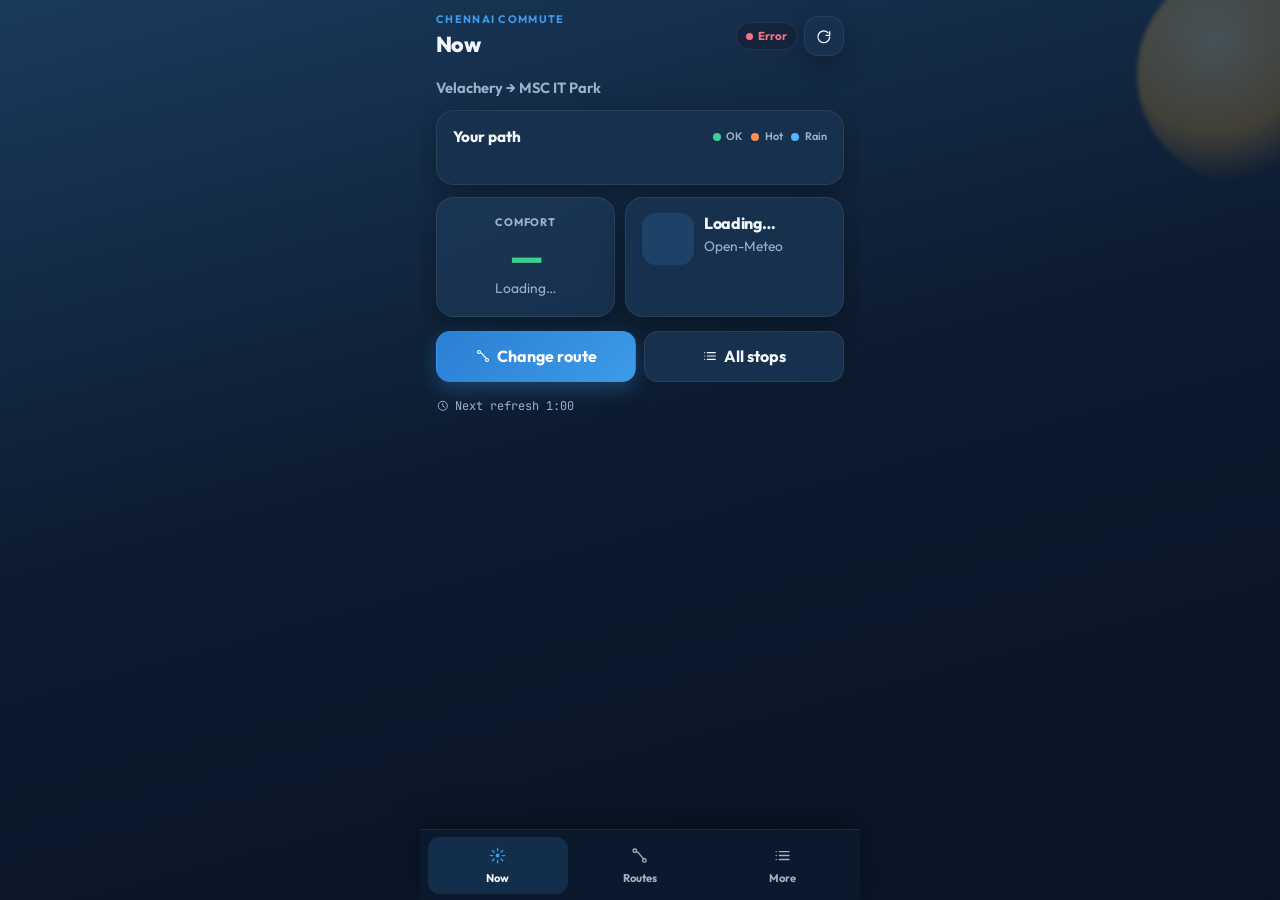
==== commit df372f88: "Rework UI into commute cockpit: Now, Routes, More Map-first home path with rain/hot/ok segments, thr" ====
--- a/index.html
+++ b/index.html
@@ -5,11 +5,11 @@
     <meta name="viewport" content="width=device-width, initial-scale=1, viewport-fit=cover" />
     <meta
       name="description"
-      content="Chennai commute weather app: Velachery ↔ MSC IT Park Ambattur. Routes, stops, tips. Free Open-Meteo."
+      content="Chennai commute cockpit: Velachery to MSC IT Park. Path map, route compare, free Open-Meteo."
     />
-    <meta name="theme-color" content="#070b16" />
+    <meta name="theme-color" content="#0c1a2e" />
     <meta name="apple-mobile-web-app-capable" content="yes" />
-    <title>Chennai Route Weather</title>
+    <title>Chennai Commute · Velachery ↔ MSC</title>
     <link rel="preconnect" href="https://fonts.googleapis.com" />
     <link rel="preconnect" href="https://fonts.gstatic.com" crossorigin />
     <link
@@ -20,146 +20,119 @@
     <link rel="manifest" href="manifest.webmanifest" />
     <link
       rel="icon"
-      href="data:image/svg+xml,%3Csvg xmlns='http://www.w3.org/2000/svg' viewBox='0 0 64 64'%3E%3Ccircle cx='32' cy='28' r='12' fill='%23FFB84D'/%3E%3Cpath fill='%23E8EEF8' d='M18 40c0-6 4.5-10 10.5-10 1.2 0 2.4.2 3.5.6A9 9 0 0 1 48 40H18z'/%3E%3C/svg%3E"
+      href="data:image/svg+xml,%3Csvg xmlns='http://www.w3.org/2000/svg' viewBox='0 0 64 64'%3E%3Ccircle cx='32' cy='28' r='12' fill='%23F0A830'/%3E%3Cpath fill='%237EB8E8' d='M18 40c0-6 4.5-10 10.5-10 1.2 0 2.4.2 3.5.6A9 9 0 0 1 48 40H18z'/%3E%3C/svg%3E"
     />
   </head>
-  <body data-scene="cloud" data-day="day" data-page="home">
-    <div class="weather-scene" id="weather-scene" aria-hidden="true">
-      <div class="sky-gradient"></div>
-      <div class="sun-orb"></div>
-      <div class="moon-orb"></div>
-      <div class="cloud c1"></div>
-      <div class="cloud c2"></div>
-      <div class="cloud c3"></div>
-      <div class="rain-layer"></div>
-      <div class="storm-flash"></div>
-      <div class="fog-layer"></div>
-      <div class="heat-haze"></div>
-      <div class="ground-glow"></div>
-      <div class="noise-overlay"></div>
+  <body data-scene="cloud" data-day="day" data-page="now">
+    <div class="sky" id="sky" aria-hidden="true">
+      <div class="sky-wash"></div>
+      <div class="sky-orb"></div>
     </div>
 
-    <div class="app-shell">
-      <!-- Compact top bar -->
-      <header class="app-bar glass-bar">
-        <div class="app-bar-left">
-          <div class="brand-mark sm" id="brand-icon" aria-hidden="true"></div>
-          <div class="app-bar-titles">
-            <h1 id="page-title">Home</h1>
-            <p id="page-sub">Velachery ↔ MSC IT Park</p>
-          </div>
+    <div class="shell">
+      <header class="topbar">
+        <div class="topbar-text">
+          <p class="kicker">Chennai commute</p>
+          <h1 id="page-title">Now</h1>
         </div>
-        <div class="app-bar-actions">
-          <span class="live-pill" id="status" data-kind="loading">…</span>
-          <button type="button" id="refresh-btn" class="icon-btn primary" title="Refresh" aria-label="Refresh weather"></button>
+        <div class="topbar-actions">
+          <span class="live" id="status" data-kind="loading">…</span>
+          <button type="button" id="refresh-btn" class="btn-icon" title="Refresh" aria-label="Refresh"></button>
         </div>
       </header>
 
-      <!-- Scrollable page stack -->
-      <main class="app-main" id="app-main">
-        <!-- HOME -->
-        <section class="page" id="page-home" data-page="home" aria-label="Home dashboard">
-          <div class="status-mini">
-            <span id="countdown" class="countdown">—</span>
-            <span class="scene-label" id="scene-label">Live sky</span>
+      <main class="content" id="app-main">
+        <!-- NOW -->
+        <section class="page is-active" id="page-now" data-page="now">
+          <p class="route-line" id="route-line">Velachery → MSC IT Park</p>
+
+          <article class="card path-card">
+            <div class="path-head">
+              <span class="path-label" id="path-label">Your path</span>
+              <span class="path-legend">
+                <i class="leg ok"></i>OK
+                <i class="leg hot"></i>Hot
+                <i class="leg rain"></i>Rain
+              </span>
+            </div>
+            <div class="path-map" id="path-map" aria-label="Route path map"></div>
+          </article>
+
+          <div class="now-grid">
+            <article class="card comfort-card" id="comfort-card">
+              <span class="card-kicker">Comfort</span>
+              <div class="comfort-big" id="comfort-val">—</div>
+              <p class="card-sub" id="comfort-sub">Loading…</p>
+            </article>
+            <article class="card hero-wx" id="hero-wx">
+              <div class="hero-icon" id="banner-icon"></div>
+              <div>
+                <h2 id="headline">Loading…</h2>
+                <p id="hero-meta" class="card-sub">Open-Meteo</p>
+              </div>
+            </article>
           </div>
 
-          <div class="hero-stats">
-            <div class="comfort-ring" id="comfort-ring" style="--p: 0">
-              <span class="ring-val">—</span>
-              <span class="ring-lbl">Comfort</span>
-            </div>
-            <div class="sun-times" id="sun-times"></div>
+          <article class="card leave-card" id="leave-card" hidden></article>
+          <article class="card focus-card" id="focus-card" hidden></article>
+
+          <div class="action-row">
+            <button type="button" class="btn primary" data-go="routes" id="btn-change-route">Change route</button>
+            <button type="button" class="btn ghost" data-go="more" id="btn-all-stops">All stops</button>
           </div>
 
-          <section class="banner glass tone-ok" id="banner" aria-live="polite">
-            <div class="banner-layout">
-              <div class="banner-icon" id="banner-icon" aria-hidden="true"></div>
-              <div class="banner-copy">
-                <h2 id="headline">Loading…</h2>
-                <div id="summary-meta" class="summary-meta">Connecting…</div>
-              </div>
-            </div>
-          </section>
-
-          <section class="leave-card glass" id="leave-card" hidden></section>
-          <section class="focus-card glass" id="focus-card" hidden></section>
-
-          <div class="quick-nav" id="quick-nav" aria-label="Quick links"></div>
+          <div class="meta-row" id="sun-times"></div>
+          <p class="countdown" id="countdown">Next refresh —</p>
         </section>
 
         <!-- ROUTES -->
-        <section class="page" id="page-routes" data-page="routes" hidden aria-label="Routes">
-          <section class="controls glass">
-            <label class="field">
-              <span class="field-label">
-                <span id="route-field-icon" class="field-ico" aria-hidden="true"></span>
-                Choose route
-              </span>
-              <div class="select-shell">
-                <select id="route-select" class="route-select" aria-label="Select commute route"></select>
-              </div>
-            </label>
+        <section class="page" id="page-routes" data-page="routes" hidden>
+          <article class="card">
+            <span class="card-kicker">Direction</span>
+            <div class="dir-toggle" role="group" aria-label="Direction">
+              <button type="button" id="dir-home" class="dir-btn active">Home → Office</button>
+              <button type="button" id="dir-office" class="dir-btn">Office → Home</button>
+            </div>
+          </article>
 
-            <div class="field">
-              <span class="field-label">Two-way direction</span>
-              <div class="dir-toggle" role="group" aria-label="Commute direction">
-                <button type="button" id="dir-home" class="dir-btn active">Home → Office</button>
-                <button type="button" id="dir-office" class="dir-btn">Office → Home</button>
-              </div>
-            </div>
-
-            <p class="control-hint">
-              Pick a corridor, then open <strong>Stops</strong> for the full list.
-            </p>
-          </section>
-
-          <div class="direction-line" id="direction">Velachery → MSC IT Park</div>
-          <section class="compare" id="compare" aria-label="Compare routes"></section>
+          <p class="section-note" id="routes-note">Tap a corridor to select it for your path.</p>
+          <div class="route-cards" id="compare" aria-label="Route compare"></div>
         </section>
 
-        <!-- STOPS -->
-        <section class="page" id="page-stops" data-page="stops" hidden aria-label="Stops along route">
-          <div class="page-intro glass" id="stops-intro"></div>
-          <div class="route" id="route" aria-label="Selected route stops"></div>
-        </section>
+        <!-- MORE -->
+        <section class="page" id="page-more" data-page="more" hidden>
+          <article class="card intro-card" id="stops-intro"></article>
 
-        <!-- TIPS -->
-        <section class="page" id="page-tips" data-page="tips" hidden aria-label="Tips and about">
-          <section class="tips" id="tips" aria-label="Commute tips"></section>
-          <footer class="footer glass">
+          <h3 class="section-title">Stops on path</h3>
+          <div class="route" id="route" aria-label="Stops"></div>
+
+          <h3 class="section-title">Tips</h3>
+          <div id="tips" class="tips"></div>
+
+          <article class="card about-card">
+            <h3>About</h3>
             <p>
-              Personal use ·
-              <a href="https://open-meteo.com/" rel="noopener noreferrer" target="_blank">Open-Meteo</a>
-              (free, no API key) · Auto-refresh <strong>10 min</strong>
+              Personal commute weather · Velachery ↔ MSC IT Park, Ambattur · free
+              <a href="https://open-meteo.com/" target="_blank" rel="noopener noreferrer">Open-Meteo</a>
+              data (no API key). Auto-refresh every 10 minutes.
             </p>
-            <p>
-              Icons &amp; UI are free SVG/CSS. Routes are approximate map points for personal commuting.
-            </p>
-            <p class="footer-path">
-              Home: Velachery · Destination: MSC IT Park, Ambattur
-            </p>
-          </footer>
+            <p class="muted">Approximate map points for personal use only.</p>
+          </article>
         </section>
       </main>
 
-      <!-- Bottom navigation -->
-      <nav class="bottom-nav glass-bar" aria-label="Main navigation">
-        <button type="button" class="nav-item active" data-nav="home" aria-current="page">
-          <span class="nav-ico" data-ico="home"></span>
-          <span class="nav-lbl">Home</span>
+      <nav class="tabbar" aria-label="Main">
+        <button type="button" class="tab active" data-nav="now" aria-current="page">
+          <span class="tab-ico" data-ico="now"></span>
+          <span>Now</span>
         </button>
-        <button type="button" class="nav-item" data-nav="routes">
-          <span class="nav-ico" data-ico="routes"></span>
-          <span class="nav-lbl">Routes</span>
+        <button type="button" class="tab" data-nav="routes">
+          <span class="tab-ico" data-ico="routes"></span>
+          <span>Routes</span>
         </button>
-        <button type="button" class="nav-item" data-nav="stops">
-          <span class="nav-ico" data-ico="stops"></span>
-          <span class="nav-lbl">Stops</span>
-        </button>
-        <button type="button" class="nav-item" data-nav="tips">
-          <span class="nav-ico" data-ico="tips"></span>
-          <span class="nav-lbl">Tips</span>
+        <button type="button" class="tab" data-nav="more">
+          <span class="tab-ico" data-ico="more"></span>
+          <span>More</span>
         </button>
       </nav>
     </div>
--- a/css/styles.css
+++ b/css/styles.css
@@ -1,28 +1,31 @@
+/* Chennai commute cockpit — soft cards, Marina blue + gold accents */
 :root {
-  --bg0: #060a14;
-  --glass: rgba(14, 22, 40, 0.52);
-  --glass-strong: rgba(12, 18, 34, 0.72);
-  --glass-border: rgba(255, 255, 255, 0.11);
-  --glass-highlight: rgba(255, 255, 255, 0.07);
-  --text: #f2f6fc;
-  --muted: #9aacc6;
-  --accent: #34d399;
-  --accent-2: #60a5fa;
-  --hot: #fb923c;
-  --rain: #38bdf8;
+  --bg: #0c1a2e;
+  --bg-elev: #13243c;
+  --card: #17304d;
+  --card-2: #1a3554;
+  --line: rgba(255, 255, 255, 0.08);
+  --text: #f3f7fc;
+  --muted: #9eb2cb;
+  --marina: #3d9be9;
+  --marina-soft: rgba(61, 155, 233, 0.16);
+  --gold: #f0a830;
+  --gold-soft: rgba(240, 168, 48, 0.16);
+  --ok: #3ecf8e;
+  --ok-soft: rgba(62, 207, 142, 0.16);
+  --rain: #4db8ff;
+  --rain-soft: rgba(77, 184, 255, 0.18);
+  --hot: #ff8f4a;
+  --hot-soft: rgba(255, 143, 74, 0.18);
   --storm: #c084fc;
-  --warn: #fbbf24;
-  --error: #fb7185;
-  --home: #34d399;
-  --office: #60a5fa;
-  --focus: #fbbf24;
-  --radius: 20px;
+  --danger: #fb7185;
+  --radius: 18px;
   --radius-sm: 12px;
-  --font: "Outfit", system-ui, -apple-system, sans-serif;
-  --mono: "JetBrains Mono", ui-monospace, Consolas, monospace;
-  --blur: 20px;
-  --shadow: 0 16px 48px rgba(0, 0, 0, 0.35);
+  --font: "Outfit", system-ui, sans-serif;
+  --mono: "JetBrains Mono", ui-monospace, monospace;
+  --shadow: 0 10px 28px rgba(0, 0, 0, 0.28);
   --ease: cubic-bezier(0.22, 1, 0.36, 1);
+  --tab-h: 4.25rem;
 }
 
 *,
@@ -34,20 +37,1176 @@
 html {
   color-scheme: dark;
   -webkit-font-smoothing: antialiased;
-  text-rendering: optimizeLegibility;
 }
 
 body {
   margin: 0;
   min-height: 100vh;
+  min-height: 100dvh;
   font-family: var(--font);
   color: var(--text);
-  background: var(--bg0);
+  background: var(--bg);
   line-height: 1.45;
   overflow-x: hidden;
 }
 
-/* ========== Icons ========== */
+/* Soft sky (subtle, not heavy 3D) */
+.sky {
+  position: fixed;
+  inset: 0;
+  z-index: 0;
+  pointer-events: none;
+  overflow: hidden;
+}
+
+.sky-wash {
+  position: absolute;
+  inset: 0;
+  background: linear-gradient(165deg, #1a3a5c 0%, #0c1a2e 48%, #0a1424 100%);
+  transition: background 0.9s var(--ease);
+}
+
+.sky-orb {
+  position: absolute;
+  width: min(50vw, 220px);
+  height: min(50vw, 220px);
+  top: -4%;
+  right: -6%;
+  border-radius: 50%;
+  background: radial-gradient(circle at 35% 35%, #ffe9a8, #f0a830 45%, transparent 70%);
+  opacity: 0.22;
+  filter: blur(2px);
+  transition: opacity 0.8s;
+}
+
+body[data-scene="sun"] .sky-wash {
+  background: linear-gradient(165deg, #4a7eb5 0%, #c47a3a 55%, #1a2030 100%);
+}
+body[data-scene="sun"] .sky-orb {
+  opacity: 0.55;
+}
+
+body[data-scene="partly"] .sky-wash {
+  background: linear-gradient(165deg, #3d6ea0 0%, #1a3048 55%, #0c1a2e 100%);
+}
+body[data-scene="partly"] .sky-orb {
+  opacity: 0.35;
+}
+
+body[data-scene="rain"] .sky-wash,
+body[data-scene="heavyrain"] .sky-wash {
+  background: linear-gradient(165deg, #2a4058 0%, #152536 50%, #0a121c 100%);
+}
+body[data-scene="rain"] .sky-orb,
+body[data-scene="heavyrain"] .sky-orb {
+  opacity: 0.08;
+}
+
+body[data-scene="storm"] .sky-wash {
+  background: linear-gradient(165deg, #2a2440 0%, #141828 55%, #0a0c14 100%);
+}
+body[data-scene="storm"] .sky-orb {
+  opacity: 0.05;
+}
+
+body[data-scene="fog"] .sky-wash {
+  background: linear-gradient(165deg, #5a6678 0%, #2a3544 55%, #121820 100%);
+}
+
+body[data-day="night"] .sky-orb {
+  opacity: 0.12;
+  background: radial-gradient(circle at 35% 35%, #e8eefc, #8a9bb8 50%, transparent 70%);
+}
+
+/* Shell */
+.shell {
+  position: relative;
+  z-index: 1;
+  max-width: 440px;
+  margin: 0 auto;
+  min-height: 100vh;
+  min-height: 100dvh;
+  display: flex;
+  flex-direction: column;
+}
+
+.topbar {
+  display: flex;
+  align-items: center;
+  justify-content: space-between;
+  gap: 0.75rem;
+  padding: max(0.75rem, env(safe-area-inset-top)) 1rem 0.5rem;
+}
+
+.kicker {
+  margin: 0;
+  font-size: 0.68rem;
+  font-weight: 700;
+  letter-spacing: 0.12em;
+  text-transform: uppercase;
+  color: var(--marina);
+}
+
+.topbar h1 {
+  margin: 0.1rem 0 0;
+  font-size: 1.35rem;
+  font-weight: 800;
+  letter-spacing: -0.03em;
+}
+
+.topbar-actions {
+  display: flex;
+  align-items: center;
+  gap: 0.45rem;
+}
+
+.live {
+  display: inline-flex;
+  align-items: center;
+  gap: 0.3rem;
+  font-size: 0.72rem;
+  font-weight: 700;
+  padding: 0.3rem 0.55rem;
+  border-radius: 999px;
+  background: var(--bg-elev);
+  border: 1px solid var(--line);
+  max-width: 6.5rem;
+  overflow: hidden;
+  white-space: nowrap;
+  text-overflow: ellipsis;
+}
+
+.live[data-kind="ok"] {
+  color: var(--ok);
+}
+.live[data-kind="loading"] {
+  color: var(--marina);
+}
+.live[data-kind="error"] {
+  color: var(--danger);
+}
+
+.status-dot {
+  width: 0.45rem;
+  height: 0.45rem;
+  border-radius: 50%;
+  background: currentColor;
+  flex-shrink: 0;
+}
+
+.btn-icon {
+  width: 2.5rem;
+  height: 2.5rem;
+  border: 1px solid var(--line);
+  border-radius: 14px;
+  background: var(--card);
+  color: var(--text);
+  display: grid;
+  place-items: center;
+  cursor: pointer;
+  box-shadow: var(--shadow);
+}
+
+.btn-icon .icon {
+  width: 1.1rem;
+  height: 1.1rem;
+}
+
+.btn-icon.is-spinning .icon {
+  animation: spin 0.8s linear infinite;
+}
+
+.content {
+  flex: 1;
+  overflow-y: auto;
+  padding: 0.5rem 1rem calc(var(--tab-h) + 1.25rem + env(safe-area-inset-bottom));
+  -webkit-overflow-scrolling: touch;
+}
+
+.page {
+  display: none;
+  animation: up 0.28s var(--ease);
+}
+
+.page.is-active {
+  display: block;
+}
+
+.page[hidden] {
+  display: none !important;
+}
+
+.route-line {
+  margin: 0 0 0.75rem;
+  font-size: 0.92rem;
+  font-weight: 650;
+  color: var(--muted);
+  display: flex;
+  flex-wrap: wrap;
+  align-items: center;
+  gap: 0.35rem;
+}
+
+.route-line strong {
+  color: var(--text);
+}
+
+/* Cards */
+.card {
+  background: var(--card);
+  border: 1px solid var(--line);
+  border-radius: var(--radius);
+  padding: 0.95rem 1rem;
+  margin-bottom: 0.75rem;
+  box-shadow: var(--shadow);
+}
+
+.card-kicker {
+  display: block;
+  font-size: 0.68rem;
+  font-weight: 750;
+  letter-spacing: 0.08em;
+  text-transform: uppercase;
+  color: var(--muted);
+  margin-bottom: 0.35rem;
+}
+
+.card-sub {
+  margin: 0.25rem 0 0;
+  color: var(--muted);
+  font-size: 0.86rem;
+}
+
+/* Path map */
+.path-card {
+  padding-bottom: 0.75rem;
+}
+
+.path-head {
+  display: flex;
+  justify-content: space-between;
+  align-items: center;
+  gap: 0.5rem;
+  margin-bottom: 0.65rem;
+}
+
+.path-label {
+  font-weight: 750;
+  font-size: 0.95rem;
+}
+
+.path-legend {
+  display: flex;
+  align-items: center;
+  gap: 0.35rem;
+  font-size: 0.68rem;
+  color: var(--muted);
+  font-weight: 600;
+}
+
+.leg {
+  display: inline-block;
+  width: 0.5rem;
+  height: 0.5rem;
+  border-radius: 50%;
+  margin-left: 0.2rem;
+}
+.leg.ok {
+  background: var(--ok);
+}
+.leg.hot {
+  background: var(--hot);
+}
+.leg.rain {
+  background: var(--rain);
+}
+
+.path-map {
+  overflow-x: auto;
+  padding: 0.35rem 0.15rem 0.5rem;
+}
+
+.path-svg {
+  width: 100%;
+  min-width: 300px;
+  height: auto;
+  display: block;
+}
+
+.path-seg {
+  stroke-width: 6;
+  stroke-linecap: round;
+  fill: none;
+  opacity: 0.9;
+}
+
+.path-seg.ok {
+  stroke: var(--ok);
+}
+.path-seg.hot {
+  stroke: var(--hot);
+}
+.path-seg.rain {
+  stroke: var(--rain);
+}
+.path-seg.storm {
+  stroke: var(--storm);
+}
+.path-seg.mid {
+  stroke: #7a90a8;
+}
+
+.path-node {
+  cursor: default;
+}
+
+.path-node circle.pin {
+  stroke: var(--bg);
+  stroke-width: 3;
+}
+
+.path-node text {
+  fill: var(--muted);
+  font-size: 9px;
+  font-family: var(--font);
+  font-weight: 650;
+  text-anchor: middle;
+}
+
+.path-node text.name {
+  fill: var(--text);
+  font-size: 10px;
+  font-weight: 750;
+}
+
+.path-node text.temp {
+  fill: var(--gold);
+  font-size: 11px;
+  font-weight: 800;
+}
+
+/* Now grid */
+.now-grid {
+  display: grid;
+  grid-template-columns: 0.9fr 1.1fr;
+  gap: 0.65rem;
+  margin-bottom: 0.75rem;
+}
+
+.now-grid .card {
+  margin-bottom: 0;
+  min-height: 7.5rem;
+}
+
+.comfort-card {
+  background: linear-gradient(160deg, var(--card-2), var(--card));
+  text-align: center;
+  display: flex;
+  flex-direction: column;
+  align-items: center;
+  justify-content: center;
+}
+
+.comfort-big {
+  font-size: 2.4rem;
+  font-weight: 800;
+  letter-spacing: -0.04em;
+  line-height: 1;
+  color: var(--ok);
+}
+
+.comfort-card[data-level="mid"] .comfort-big {
+  color: var(--gold);
+}
+.comfort-card[data-level="low"] .comfort-big {
+  color: var(--danger);
+}
+
+.hero-wx {
+  display: flex;
+  gap: 0.65rem;
+  align-items: flex-start;
+}
+
+.hero-wx h2 {
+  margin: 0;
+  font-size: 1rem;
+  font-weight: 750;
+  letter-spacing: -0.02em;
+  line-height: 1.25;
+}
+
+.hero-icon {
+  width: 3.2rem;
+  height: 3.2rem;
+  border-radius: 14px;
+  background: var(--marina-soft);
+  display: grid;
+  place-items: center;
+  flex-shrink: 0;
+}
+
+.hero-icon .wx-svg {
+  width: 2.4rem;
+  height: 2.4rem;
+}
+
+/* Leave + focus */
+.leave-card {
+  display: flex;
+  gap: 0.75rem;
+  align-items: flex-start;
+  border-color: rgba(61, 155, 233, 0.25);
+  background: linear-gradient(135deg, rgba(61, 155, 233, 0.1), var(--card));
+}
+
+.leave-card.kind-rain {
+  border-color: rgba(77, 184, 255, 0.35);
+  background: linear-gradient(135deg, rgba(77, 184, 255, 0.12), var(--card));
+}
+
+.leave-card[hidden],
+.focus-card[hidden] {
+  display: none !important;
+}
+
+.leave-ico {
+  width: 2.4rem;
+  height: 2.4rem;
+  border-radius: 12px;
+  background: var(--marina-soft);
+  color: var(--marina);
+  display: grid;
+  place-items: center;
+  flex-shrink: 0;
+}
+
+.leave-ico .icon {
+  width: 1.15rem;
+  height: 1.15rem;
+}
+
+.leave-card strong {
+  display: block;
+  font-size: 1rem;
+}
+
+.leave-card p {
+  margin: 0.25rem 0 0;
+  color: var(--muted);
+  font-size: 0.88rem;
+}
+
+.focus-card {
+  border-color: rgba(240, 168, 48, 0.3);
+  background: linear-gradient(135deg, rgba(240, 168, 48, 0.1), var(--card));
+}
+
+.focus-top {
+  display: flex;
+  justify-content: space-between;
+  gap: 0.65rem;
+  align-items: flex-start;
+}
+
+.focus-left {
+  display: flex;
+  gap: 0.65rem;
+  min-width: 0;
+}
+
+.wx-bubble {
+  width: 3.4rem;
+  height: 3.4rem;
+  border-radius: 16px;
+  background: rgba(0, 0, 0, 0.18);
+  display: grid;
+  place-items: center;
+  flex-shrink: 0;
+}
+
+.wx-bubble .wx-svg {
+  width: 2.6rem;
+  height: 2.6rem;
+}
+
+.focus-card h2 {
+  margin: 0.15rem 0 0;
+  font-size: 1.1rem;
+}
+
+.focus-card .area {
+  margin: 0.15rem 0 0;
+  color: var(--muted);
+  font-size: 0.82rem;
+}
+
+.temp-lg {
+  font-size: 1.85rem;
+  font-weight: 800;
+  letter-spacing: -0.04em;
+  color: var(--gold);
+  line-height: 1;
+}
+
+.chip-row {
+  display: flex;
+  flex-wrap: wrap;
+  gap: 0.35rem;
+  margin-top: 0.7rem;
+}
+
+.chip {
+  display: inline-flex;
+  align-items: center;
+  gap: 0.3rem;
+  padding: 0.28rem 0.55rem;
+  border-radius: 999px;
+  background: rgba(0, 0, 0, 0.22);
+  border: 1px solid var(--line);
+  color: var(--muted);
+  font-size: 0.78rem;
+  font-weight: 600;
+}
+
+.chip .icon {
+  width: 0.85rem;
+  height: 0.85rem;
+}
+
+.chip.rain {
+  color: var(--rain);
+  border-color: rgba(77, 184, 255, 0.3);
+  background: var(--rain-soft);
+}
+
+.chip.hot {
+  color: var(--hot);
+  border-color: rgba(255, 143, 74, 0.3);
+  background: var(--hot-soft);
+}
+
+.chip.ok {
+  color: var(--ok);
+  border-color: rgba(62, 207, 142, 0.3);
+  background: var(--ok-soft);
+}
+
+.badge {
+  display: inline-flex;
+  align-items: center;
+  gap: 0.25rem;
+  font-size: 0.68rem;
+  font-weight: 800;
+  text-transform: uppercase;
+  letter-spacing: 0.04em;
+  padding: 0.25rem 0.45rem;
+  border-radius: 8px;
+  color: #0c1a2e;
+  background: #94a3b8;
+}
+
+.badge .icon {
+  width: 0.8rem;
+  height: 0.8rem;
+}
+
+.badge.rain,
+.badge.rain-soon {
+  background: var(--rain);
+}
+.badge.hot {
+  background: var(--hot);
+}
+.badge.storm {
+  background: var(--storm);
+}
+.badge.ok {
+  background: #94a3b8;
+}
+
+.tip-line {
+  margin: 0.65rem 0 0;
+  padding: 0.55rem 0.7rem;
+  border-radius: 12px;
+  background: rgba(0, 0, 0, 0.2);
+  border-left: 3px solid var(--gold);
+  color: var(--muted);
+  font-size: 0.86rem;
+}
+
+/* Actions */
+.action-row {
+  display: grid;
+  grid-template-columns: 1fr 1fr;
+  gap: 0.55rem;
+  margin: 0.85rem 0 0.65rem;
+}
+
+.btn {
+  font: inherit;
+  font-weight: 700;
+  border-radius: 14px;
+  padding: 0.8rem 0.75rem;
+  border: 1px solid var(--line);
+  cursor: pointer;
+  display: inline-flex;
+  align-items: center;
+  justify-content: center;
+  gap: 0.4rem;
+  transition: transform 0.12s, background 0.15s;
+}
+
+.btn:active {
+  transform: scale(0.98);
+}
+
+.btn.primary {
+  background: linear-gradient(135deg, #2b7fd4, var(--marina));
+  border-color: transparent;
+  color: #fff;
+  box-shadow: 0 8px 20px rgba(61, 155, 233, 0.28);
+}
+
+.btn.ghost {
+  background: var(--card);
+  color: var(--text);
+}
+
+.btn .icon {
+  width: 1rem;
+  height: 1rem;
+}
+
+.meta-row {
+  display: flex;
+  flex-wrap: wrap;
+  gap: 0.4rem;
+  margin-bottom: 0.35rem;
+}
+
+.sun-chip {
+  display: inline-flex;
+  align-items: center;
+  gap: 0.3rem;
+  font-size: 0.8rem;
+  color: var(--muted);
+  background: var(--bg-elev);
+  border: 1px solid var(--line);
+  padding: 0.35rem 0.6rem;
+  border-radius: 999px;
+  font-weight: 600;
+}
+
+.sun-chip .icon {
+  width: 0.9rem;
+  height: 0.9rem;
+  color: var(--gold);
+}
+
+.countdown {
+  margin: 0.25rem 0 0;
+  font-family: var(--mono);
+  font-size: 0.75rem;
+  color: var(--muted);
+  display: flex;
+  align-items: center;
+  gap: 0.35rem;
+}
+
+.countdown .icon {
+  width: 0.85rem;
+  height: 0.85rem;
+}
+
+/* Routes page */
+.dir-toggle {
+  display: grid;
+  grid-template-columns: 1fr 1fr;
+  gap: 0.4rem;
+  padding: 0.3rem;
+  background: rgba(0, 0, 0, 0.22);
+  border-radius: 14px;
+}
+
+.dir-btn {
+  font: inherit;
+  font-weight: 650;
+  font-size: 0.84rem;
+  border: none;
+  border-radius: 11px;
+  padding: 0.7rem 0.4rem;
+  background: transparent;
+  color: var(--muted);
+  cursor: pointer;
+  display: inline-flex;
+  align-items: center;
+  justify-content: center;
+  gap: 0.35rem;
+}
+
+.dir-btn .icon {
+  width: 1rem;
+  height: 1rem;
+}
+
+.dir-btn.active {
+  background: var(--marina-soft);
+  color: var(--text);
+  box-shadow: inset 0 0 0 1px rgba(61, 155, 233, 0.35);
+}
+
+.section-note {
+  margin: 0 0 0.65rem;
+  color: var(--muted);
+  font-size: 0.88rem;
+}
+
+.route-cards {
+  display: flex;
+  flex-direction: column;
+  gap: 0.65rem;
+}
+
+.r-card {
+  text-align: left;
+  width: 100%;
+  font: inherit;
+  color: var(--text);
+  background: var(--card);
+  border: 1px solid var(--line);
+  border-radius: var(--radius);
+  padding: 1rem;
+  cursor: pointer;
+  box-shadow: var(--shadow);
+  transition: border-color 0.15s, transform 0.12s;
+}
+
+.r-card:active {
+  transform: scale(0.99);
+}
+
+.r-card.active {
+  border-color: rgba(61, 155, 233, 0.55);
+  box-shadow: 0 0 0 1px rgba(61, 155, 233, 0.25), var(--shadow);
+}
+
+.r-card.best {
+  border-color: rgba(62, 207, 142, 0.45);
+}
+
+.r-top {
+  display: flex;
+  justify-content: space-between;
+  align-items: flex-start;
+  gap: 0.5rem;
+  margin-bottom: 0.45rem;
+}
+
+.r-name {
+  display: flex;
+  align-items: center;
+  gap: 0.4rem;
+  font-weight: 800;
+  font-size: 1.05rem;
+}
+
+.r-name .icon {
+  width: 1.15rem;
+  height: 1.15rem;
+  color: var(--marina);
+}
+
+.best-pill {
+  display: inline-flex;
+  align-items: center;
+  gap: 0.2rem;
+  font-size: 0.65rem;
+  font-weight: 800;
+  text-transform: uppercase;
+  background: var(--ok);
+  color: #042f1e;
+  padding: 0.2rem 0.45rem;
+  border-radius: 7px;
+}
+
+.best-pill .icon {
+  width: 0.75rem;
+  height: 0.75rem;
+}
+
+.r-wx {
+  display: flex;
+  align-items: center;
+  gap: 0.5rem;
+  margin: 0.35rem 0;
+}
+
+.r-wx .wx-svg {
+  width: 2rem;
+  height: 2rem;
+}
+
+.r-meta {
+  color: var(--muted);
+  font-size: 0.86rem;
+}
+
+.r-stats {
+  display: flex;
+  flex-wrap: wrap;
+  gap: 0.4rem;
+  margin-top: 0.55rem;
+}
+
+/* More / stops */
+.section-title {
+  margin: 1rem 0 0.55rem;
+  font-size: 0.78rem;
+  text-transform: uppercase;
+  letter-spacing: 0.08em;
+  color: var(--muted);
+  font-weight: 750;
+}
+
+.intro-card {
+  display: flex;
+  flex-direction: column;
+  gap: 0.35rem;
+}
+
+.intro-row {
+  display: flex;
+  gap: 0.7rem;
+  align-items: flex-start;
+}
+
+.intro-ico {
+  width: 2.4rem;
+  height: 2.4rem;
+  border-radius: 12px;
+  background: var(--gold-soft);
+  color: var(--gold);
+  display: grid;
+  place-items: center;
+  flex-shrink: 0;
+}
+
+.intro-ico .icon {
+  width: 1.15rem;
+  height: 1.15rem;
+}
+
+.intro-card strong {
+  font-size: 1rem;
+}
+
+.intro-card p {
+  margin: 0.15rem 0 0;
+  color: var(--muted);
+  font-size: 0.86rem;
+}
+
+.route {
+  display: flex;
+  flex-direction: column;
+}
+
+.stop {
+  display: grid;
+  grid-template-columns: 28px 1fr;
+  gap: 0.5rem;
+}
+
+.rail {
+  display: flex;
+  flex-direction: column;
+  align-items: center;
+  padding-top: 1.1rem;
+}
+
+.rail-dot {
+  width: 12px;
+  height: 12px;
+  border-radius: 50%;
+  background: var(--muted);
+  box-shadow: 0 0 0 4px rgba(255, 255, 255, 0.06);
+}
+
+.stop.role-home .rail-dot {
+  background: var(--ok);
+}
+.stop.role-office .rail-dot {
+  background: var(--marina);
+}
+.stop.is-focus .rail-dot {
+  background: var(--gold);
+}
+
+.rail-line {
+  width: 3px;
+  flex: 1;
+  min-height: 20px;
+  margin: 4px 0;
+  background: linear-gradient(180deg, rgba(255, 255, 255, 0.18), rgba(255, 255, 255, 0.04));
+  border-radius: 2px;
+}
+
+.stop-body {
+  background: var(--card);
+  border: 1px solid var(--line);
+  border-radius: var(--radius);
+  padding: 0.85rem 0.95rem;
+  margin-bottom: 0.65rem;
+  box-shadow: var(--shadow);
+}
+
+.stop.is-focus .stop-body {
+  border-color: rgba(240, 168, 48, 0.4);
+}
+
+.stop-head {
+  display: flex;
+  justify-content: space-between;
+  gap: 0.5rem;
+}
+
+.stop-head h2 {
+  margin: 0.15rem 0 0;
+  font-size: 1.02rem;
+  font-weight: 750;
+}
+
+.role-pill {
+  display: inline-flex;
+  font-size: 0.65rem;
+  font-weight: 750;
+  text-transform: uppercase;
+  letter-spacing: 0.05em;
+  color: var(--muted);
+  background: rgba(0, 0, 0, 0.2);
+  padding: 0.15rem 0.4rem;
+  border-radius: 6px;
+}
+
+.stop.role-home .role-pill {
+  color: var(--ok);
+  background: var(--ok-soft);
+}
+.stop.role-office .role-pill {
+  color: var(--marina);
+  background: var(--marina-soft);
+}
+.stop.is-focus .role-pill {
+  color: #1a1400;
+  background: var(--gold);
+}
+
+.stop-main {
+  text-align: right;
+}
+
+.stop-main .temp {
+  font-size: 1.5rem;
+  font-weight: 800;
+  letter-spacing: -0.03em;
+  color: var(--gold);
+}
+
+.stop-main .wx-inline {
+  display: inline-flex;
+  vertical-align: middle;
+  margin-right: 0.2rem;
+}
+
+.stop-main .wx-inline .wx-svg {
+  width: 1.6rem;
+  height: 1.6rem;
+}
+
+.area {
+  margin: 0.1rem 0 0;
+  color: var(--muted);
+  font-size: 0.8rem;
+}
+
+.stop-meta {
+  display: flex;
+  flex-wrap: wrap;
+  gap: 0.35rem;
+  margin-top: 0.55rem;
+}
+
+.hourly {
+  display: grid;
+  grid-template-columns: repeat(5, minmax(0, 1fr));
+  gap: 0.3rem;
+  margin-top: 0.7rem;
+  overflow-x: auto;
+}
+
+.hour {
+  background: rgba(0, 0, 0, 0.22);
+  border-radius: 12px;
+  padding: 0.45rem 0.2rem;
+  text-align: center;
+  font-size: 0.7rem;
+  color: var(--muted);
+}
+
+.hour .h-temp {
+  display: block;
+  color: var(--text);
+  font-weight: 750;
+  font-size: 0.88rem;
+  margin: 0.15rem 0;
+}
+
+.hour .wx-svg {
+  width: 1.2rem;
+  height: 1.2rem;
+  margin: 0 auto;
+}
+
+.hour .h-pop {
+  color: var(--rain);
+  font-weight: 650;
+}
+
+/* Tips */
+.tips-list {
+  list-style: none;
+  margin: 0;
+  padding: 0;
+  display: flex;
+  flex-direction: column;
+  gap: 0.5rem;
+}
+
+.tip {
+  display: flex;
+  gap: 0.65rem;
+  align-items: flex-start;
+  background: var(--card);
+  border: 1px solid var(--line);
+  border-radius: 14px;
+  padding: 0.75rem 0.85rem;
+  font-size: 0.9rem;
+  box-shadow: var(--shadow);
+}
+
+.tip-ico {
+  width: 2.1rem;
+  height: 2.1rem;
+  border-radius: 11px;
+  display: grid;
+  place-items: center;
+  flex-shrink: 0;
+  background: var(--marina-soft);
+  color: var(--marina);
+}
+
+.tip-ico .icon {
+  width: 1.05rem;
+  height: 1.05rem;
+}
+
+.tip-ico.level-rain {
+  color: var(--rain);
+  background: var(--rain-soft);
+}
+.tip-ico.level-hot {
+  color: var(--hot);
+  background: var(--hot-soft);
+}
+.tip-ico.level-alert {
+  color: var(--storm);
+  background: rgba(192, 132, 252, 0.15);
+}
+.tip-ico.level-ok {
+  color: var(--ok);
+  background: var(--ok-soft);
+}
+.tip-ico.level-focus {
+  color: var(--gold);
+  background: var(--gold-soft);
+}
+
+.about-card h3 {
+  margin: 0 0 0.4rem;
+  font-size: 1rem;
+}
+
+.about-card p {
+  margin: 0 0 0.45rem;
+  color: var(--muted);
+  font-size: 0.88rem;
+}
+
+.about-card a {
+  color: var(--marina);
+  font-weight: 650;
+}
+
+.muted {
+  opacity: 0.85;
+}
+
+/* Tab bar */
+.tabbar {
+  position: fixed;
+  left: 50%;
+  bottom: 0;
+  transform: translateX(-50%);
+  width: min(440px, 100%);
+  z-index: 40;
+  display: grid;
+  grid-template-columns: repeat(3, 1fr);
+  gap: 0.15rem;
+  padding: 0.4rem 0.5rem calc(0.4rem + env(safe-area-inset-bottom));
+  background: rgba(12, 26, 46, 0.94);
+  border-top: 1px solid var(--line);
+  box-shadow: 0 -8px 28px rgba(0, 0, 0, 0.35);
+}
+
+.tab {
+  font: inherit;
+  border: none;
+  background: transparent;
+  color: var(--muted);
+  display: flex;
+  flex-direction: column;
+  align-items: center;
+  gap: 0.15rem;
+  padding: 0.45rem 0.25rem;
+  border-radius: 12px;
+  font-size: 0.7rem;
+  font-weight: 700;
+  cursor: pointer;
+}
+
+.tab-ico {
+  width: 1.5rem;
+  height: 1.5rem;
+  display: grid;
+  place-items: center;
+}
+
+.tab-ico .icon {
+  width: 1.2rem;
+  height: 1.2rem;
+}
+
+.tab.active {
+  color: var(--text);
+  background: var(--marina-soft);
+}
+
+.tab.active .tab-ico {
+  color: var(--marina);
+}
+
+/* Icons base */
 .icon {
   width: 1.1em;
   height: 1.1em;
@@ -58,10 +1217,7 @@
 
 .wx-svg {
   display: block;
-  width: 1em;
-  height: 1em;
-  flex-shrink: 0;
-  filter: drop-shadow(0 6px 12px rgba(0, 0, 0, 0.25));
+  filter: drop-shadow(0 4px 8px rgba(0, 0, 0, 0.2));
 }
 
 .wx-svg--xs {
@@ -69,398 +1225,29 @@
   height: 1.15rem;
 }
 .wx-svg--sm {
-  width: 1.55rem;
-  height: 1.55rem;
+  width: 1.5rem;
+  height: 1.5rem;
 }
 .wx-svg--md {
   width: 2rem;
   height: 2rem;
 }
 .wx-svg--lg {
-  width: 2.75rem;
-  height: 2.75rem;
+  width: 2.6rem;
+  height: 2.6rem;
 }
 .wx-svg--xl {
-  width: 3.6rem;
-  height: 3.6rem;
-}
-
-.icon-badge {
-  display: inline-flex;
-  align-items: center;
-  justify-content: center;
-  width: 1.55rem;
-  height: 1.55rem;
-  border-radius: 8px;
-  background: rgba(255, 255, 255, 0.08);
-  color: var(--text);
-  flex-shrink: 0;
-}
-
-.icon-badge .icon {
-  width: 0.95rem;
-  height: 0.95rem;
-}
-
-.ib-home {
-  color: var(--home);
-  background: rgba(52, 211, 153, 0.14);
-}
-.ib-office {
-  color: var(--office);
-  background: rgba(96, 165, 250, 0.14);
-}
-.ib-arrow {
-  background: transparent;
-  color: var(--muted);
-  width: 1.1rem;
-}
-
-.wx-icon-wrap,
-.wx-hero,
-.banner-icon {
-  display: grid;
-  place-items: center;
-  border-radius: 18px;
-  background:
-    radial-gradient(circle at 30% 25%, rgba(255, 255, 255, 0.14), transparent 55%),
-    rgba(0, 0, 0, 0.22);
-  border: 1px solid rgba(255, 255, 255, 0.08);
-}
-
-.wx-icon-wrap {
-  width: 3.4rem;
-  height: 3.4rem;
-}
-
-.wx-hero {
-  width: 4.2rem;
-  height: 4.2rem;
-  margin-right: 0.15rem;
-}
-
-.banner-icon {
-  width: 4.5rem;
-  height: 4.5rem;
-  flex-shrink: 0;
-}
-
-.meta-chip,
-.sun-chip,
-.badge,
-.route-pill,
-.role-pill {
-  display: inline-flex;
-  align-items: center;
-  gap: 0.3rem;
-}
-
-.meta-chip {
-  gap: 0.35rem;
-  padding: 0.28rem 0.55rem;
-  border-radius: 999px;
-  background: rgba(255, 255, 255, 0.06);
-  border: 1px solid rgba(255, 255, 255, 0.06);
-  color: var(--muted);
-  font-size: 0.8rem;
-  font-weight: 500;
-}
-
-.meta-chip .icon {
-  width: 0.95rem;
-  height: 0.95rem;
-  opacity: 0.9;
-}
-
-.meta-chip.chip-home {
-  color: var(--home);
-  border-color: rgba(52, 211, 153, 0.2);
-  background: rgba(52, 211, 153, 0.08);
-}
-.meta-chip.chip-office {
-  color: var(--office);
-  border-color: rgba(96, 165, 250, 0.2);
-  background: rgba(96, 165, 250, 0.08);
-}
-.meta-chip.chip-focus {
-  color: var(--focus);
-  border-color: rgba(251, 191, 36, 0.25);
-  background: rgba(251, 191, 36, 0.1);
-}
-.meta-chip.warn-chip,
-.meta-chip.rain-amt {
-  color: var(--warn);
-  border-color: rgba(251, 191, 36, 0.25);
-}
-.meta-chip.rain-amt {
-  color: var(--rain);
-  border-color: rgba(56, 189, 248, 0.25);
-  background: rgba(56, 189, 248, 0.08);
-}
-
-.flow-arrow {
-  color: var(--muted);
-  opacity: 0.55;
-  display: inline-flex;
-}
-.flow-arrow .icon {
-  width: 0.9rem;
-  height: 0.9rem;
-}
-
-/* ========== Weather stage ========== */
-.weather-scene {
-  position: fixed;
-  inset: 0;
-  z-index: 0;
-  pointer-events: none;
-  overflow: hidden;
-  perspective: 1000px;
-}
-
-.sky-gradient {
-  position: absolute;
-  inset: -12%;
-  background: linear-gradient(165deg, #1a2744 0%, #0b1220 45%, #060912 100%);
-  transition: background 1s var(--ease);
-}
-
-.noise-overlay {
-  position: absolute;
-  inset: 0;
-  opacity: 0.04;
-  background-image: url("data:image/svg+xml,%3Csvg viewBox='0 0 200 200' xmlns='http://www.w3.org/2000/svg'%3E%3Cfilter id='n'%3E%3CfeTurbulence type='fractalNoise' baseFrequency='0.85' numOctaves='3' stitchTiles='stitch'/%3E%3C/filter%3E%3Crect width='100%25' height='100%25' filter='url(%23n)'/%3E%3C/svg%3E");
-  mix-blend-mode: overlay;
-}
-
-.sun-orb,
-.moon-orb {
-  position: absolute;
-  border-radius: 50%;
-  opacity: 0;
-  transition: opacity 0.8s var(--ease);
-}
-
-.sun-orb {
-  width: min(42vw, 280px);
-  height: min(42vw, 280px);
-  top: 5%;
-  right: 6%;
-  background:
-    radial-gradient(circle at 35% 35%, #fff7cc 0%, #ffd36a 28%, #ff9a3c 55%, transparent 72%);
-  box-shadow:
-    0 0 80px 30px rgba(255, 170, 50, 0.32),
-    0 0 160px 60px rgba(255, 120, 40, 0.16);
-  animation: sun-float 12s ease-in-out infinite;
-}
-
-.moon-orb {
-  width: min(28vw, 160px);
-  height: min(28vw, 160px);
-  top: 10%;
-  right: 12%;
-  background: radial-gradient(circle at 35% 35%, #f0f4ff 0%, #c5d0e8 45%, #8a9bb8 70%, transparent 75%);
-  box-shadow: 0 0 60px 20px rgba(160, 180, 255, 0.22);
-}
-
-.cloud {
-  position: absolute;
-  border-radius: 999px;
-  background: rgba(255, 255, 255, 0.14);
-  filter: blur(2px);
-  box-shadow:
-    40px 10px 0 -8px rgba(255, 255, 255, 0.1),
-    -35px 12px 0 -6px rgba(255, 255, 255, 0.08);
-  opacity: 0.5;
-  animation: cloud-drift linear infinite;
-}
-
-.cloud.c1 {
-  width: 180px;
-  height: 52px;
-  top: 14%;
-  left: -10%;
-  animation-duration: 42s;
-}
-.cloud.c2 {
-  width: 240px;
-  height: 64px;
-  top: 28%;
-  left: 20%;
-  opacity: 0.32;
-  animation-duration: 56s;
-  animation-delay: -12s;
-}
-.cloud.c3 {
-  width: 160px;
-  height: 46px;
-  top: 48%;
-  left: 55%;
-  opacity: 0.26;
-  animation-duration: 48s;
-  animation-delay: -20s;
-}
-
-.rain-layer,
-.fog-layer,
-.heat-haze,
-.storm-flash,
-.ground-glow {
-  position: absolute;
-  inset: 0;
-  opacity: 0;
-  transition: opacity 0.8s var(--ease);
-}
-
-.rain-layer {
-  background-image: repeating-linear-gradient(
-    100deg,
-    transparent 0,
-    transparent 12px,
-    rgba(180, 220, 255, 0.08) 12px,
-    rgba(180, 220, 255, 0.08) 13px
-  );
-  animation: rain-fall 0.55s linear infinite;
-  transform: skewX(-12deg);
-}
-
-.storm-flash {
-  background: radial-gradient(circle at 70% 20%, rgba(220, 200, 255, 0.35), transparent 40%);
-  animation: flash 4.5s ease-in-out infinite;
-}
-
-.fog-layer {
-  background: linear-gradient(180deg, rgba(180, 190, 210, 0.08), rgba(100, 120, 140, 0.32));
-  filter: blur(8px);
-}
-
-.heat-haze {
-  background: radial-gradient(ellipse at 50% 80%, rgba(255, 140, 40, 0.22), transparent 55%);
-  animation: haze 6s ease-in-out infinite;
-}
-
-.ground-glow {
-  background: radial-gradient(ellipse at 50% 100%, rgba(40, 80, 140, 0.3), transparent 50%);
-}
-
-body[data-scene="sun"] .sky-gradient {
-  background: linear-gradient(165deg, #4a7ab8 0%, #f0a54a 42%, #c45a2a 78%, #1a1020 100%);
-}
-body[data-scene="sun"] .sun-orb,
-body[data-scene="partly"] .sun-orb {
-  opacity: 1;
-}
-body[data-scene="sun"] .heat-haze {
-  opacity: 1;
-}
-body[data-scene="sun"] .cloud {
-  opacity: 0.18;
-}
-
-body[data-scene="partly"] .sky-gradient {
-  background: linear-gradient(165deg, #3d6ea8 0%, #6a9fd4 40%, #1e2a44 100%);
-}
-
-body[data-scene="cloud"] .sky-gradient {
-  background: linear-gradient(165deg, #3a4a62 0%, #1c283c 50%, #0c121c 100%);
-}
-body[data-scene="cloud"] .cloud {
-  opacity: 0.65;
-}
-
-body[data-scene="rain"] .sky-gradient,
-body[data-scene="heavyrain"] .sky-gradient {
-  background: linear-gradient(165deg, #2a3a52 0%, #152030 55%, #0a1018 100%);
-}
-body[data-scene="rain"] .rain-layer,
-body[data-scene="heavyrain"] .rain-layer {
-  opacity: 1;
-}
-body[data-scene="heavyrain"] .rain-layer {
-  animation-duration: 0.35s;
-}
-
-body[data-scene="storm"] .sky-gradient {
-  background: linear-gradient(165deg, #1a1530 0%, #12182a 40%, #0a0c14 100%);
-}
-body[data-scene="storm"] .rain-layer,
-body[data-scene="storm"] .storm-flash {
-  opacity: 1;
-}
-
-body[data-scene="fog"] .fog-layer {
-  opacity: 1;
-}
-body[data-scene="fog"] .sky-gradient {
-  background: linear-gradient(165deg, #6a7588 0%, #3a4454 55%, #1a2030 100%);
-}
-
-body[data-day="night"] .sun-orb {
-  opacity: 0 !important;
-}
-body[data-day="night"] .moon-orb {
-  opacity: 0.9;
-}
-body[data-day="night"] .sky-gradient {
-  filter: brightness(0.72) saturate(0.9);
-}
-
-@keyframes cloud-drift {
-  from {
-    transform: translate3d(-20vw, 0, 0);
-  }
-  to {
-    transform: translate3d(110vw, 8px, 0);
-  }
-}
-@keyframes rain-fall {
-  from {
-    background-position: 0 0;
-  }
-  to {
-    background-position: 40px 80px;
-  }
-}
-@keyframes sun-float {
-  0%,
-  100% {
-    transform: translateY(0);
-  }
-  50% {
-    transform: translateY(12px);
-  }
-}
-@keyframes flash {
-  0%,
-  92%,
-  100% {
-    opacity: 0;
-  }
-  93% {
-    opacity: 0.85;
-  }
-  95% {
-    opacity: 0.15;
-  }
-  97% {
-    opacity: 0.7;
-  }
-}
-@keyframes haze {
-  0%,
-  100% {
-    opacity: 0.7;
-  }
-  50% {
-    opacity: 1;
-  }
-}
+  width: 3.2rem;
+  height: 3.2rem;
+}
+
 @keyframes spin {
   to {
     transform: rotate(360deg);
   }
 }
-@keyframes fade-up {
+
+@keyframes up {
   from {
     opacity: 0;
     transform: translateY(8px);
@@ -471,1392 +1258,17 @@
   }
 }
 
-/* ========== App shell (multi-page) ========== */
-.app-shell {
-  position: relative;
-  z-index: 1;
-  max-width: 780px;
-  margin: 0 auto;
-  min-height: 100vh;
-  min-height: 100dvh;
-  display: flex;
-  flex-direction: column;
-  animation: fade-up 0.45s var(--ease);
-}
-
-.app-bar {
-  position: sticky;
-  top: 0;
-  z-index: 40;
-  display: flex;
-  align-items: center;
-  justify-content: space-between;
-  gap: 0.75rem;
-  padding: 0.7rem 0.9rem;
-  padding-top: max(0.7rem, env(safe-area-inset-top));
-  margin: 0.55rem 0.75rem 0;
-  border-radius: 18px;
-}
-
-.app-bar-left {
-  display: flex;
-  align-items: center;
-  gap: 0.65rem;
-  min-width: 0;
-}
-
-.app-bar-titles {
-  min-width: 0;
-}
-
-.app-bar-titles h1 {
-  margin: 0;
-  font-size: 1.1rem;
-  font-weight: 750;
-  letter-spacing: -0.02em;
-  line-height: 1.15;
-}
-
-.app-bar-titles p {
-  margin: 0.12rem 0 0;
-  font-size: 0.78rem;
-  color: var(--muted);
-  white-space: nowrap;
-  overflow: hidden;
-  text-overflow: ellipsis;
-  max-width: 52vw;
-}
-
-.brand-mark.sm {
-  width: 2.4rem;
-  height: 2.4rem;
-  border-radius: 12px;
-}
-
-.app-bar-actions {
-  display: flex;
-  align-items: center;
-  gap: 0.45rem;
-  flex-shrink: 0;
-}
-
-.icon-btn {
-  width: 2.55rem;
-  height: 2.55rem;
-  padding: 0;
-  border-radius: 14px;
-  display: grid;
-  place-items: center;
-}
-
-.icon-btn .icon {
-  width: 1.15rem;
-  height: 1.15rem;
-}
-
-.icon-btn.primary {
-  background: linear-gradient(135deg, #10b981, #34d399 55%, #6ee7b7);
-  border-color: transparent;
-  color: #042f1e;
-  box-shadow: 0 8px 20px rgba(16, 185, 129, 0.28);
-}
-
-.icon-btn.primary.is-spinning .icon {
-  animation: spin 0.8s linear infinite;
-}
-
-.live-pill {
-  display: inline-flex;
-  align-items: center;
-  gap: 0.3rem;
-  max-width: 7.5rem;
-  font-size: 0.72rem;
-  font-weight: 700;
-  padding: 0.28rem 0.55rem;
-  border-radius: 999px;
-  background: rgba(0, 0, 0, 0.28);
-  border: 1px solid rgba(255, 255, 255, 0.08);
-  overflow: hidden;
-}
-
-.live-pill .status-txt {
-  white-space: nowrap;
-  overflow: hidden;
-  text-overflow: ellipsis;
-}
-
-.live-pill[data-kind="ok"] {
-  color: var(--accent);
-}
-.live-pill[data-kind="loading"] {
-  color: var(--accent-2);
-}
-.live-pill[data-kind="error"] {
-  color: var(--error);
-}
-
-.app-main {
-  flex: 1;
-  overflow-y: auto;
-  overflow-x: hidden;
-  padding: 0.75rem 0.75rem 5.75rem;
-  scroll-behavior: smooth;
-  -webkit-overflow-scrolling: touch;
-}
-
-.page {
-  display: none;
-  animation: fade-up 0.28s var(--ease);
-}
-
-.page.is-active,
-.page:not([hidden]) {
-  display: block;
-}
-
-.page[hidden] {
-  display: none !important;
-}
-
-.status-mini {
-  display: flex;
-  flex-wrap: wrap;
-  gap: 0.5rem;
-  align-items: center;
-  margin-bottom: 0.85rem;
-}
-
-/* Bottom navigation */
-.bottom-nav {
-  position: fixed;
-  left: 50%;
-  bottom: 0;
-  transform: translateX(-50%);
-  z-index: 50;
-  width: min(780px, 100%);
-  display: grid;
-  grid-template-columns: repeat(4, 1fr);
-  gap: 0.15rem;
-  padding: 0.45rem 0.5rem calc(0.45rem + env(safe-area-inset-bottom));
-  border-radius: 20px 20px 0 0;
-  border-bottom: none;
-  background: rgba(10, 16, 30, 0.82);
-  box-shadow: 0 -12px 40px rgba(0, 0, 0, 0.35);
-}
-
-.nav-item {
-  display: flex;
-  flex-direction: column;
-  align-items: center;
-  justify-content: center;
-  gap: 0.2rem;
-  padding: 0.45rem 0.25rem;
-  border: none;
-  border-radius: 14px;
-  background: transparent;
-  color: var(--muted);
-  font-weight: 650;
-  font-size: 0.68rem;
-  letter-spacing: 0.02em;
-  min-height: 3.25rem;
-}
-
-.nav-item .nav-ico {
-  width: 1.55rem;
-  height: 1.55rem;
-  display: grid;
-  place-items: center;
-  border-radius: 10px;
-  transition: background 0.15s, color 0.15s, transform 0.15s;
-}
-
-.nav-item .nav-ico .icon {
-  width: 1.15rem;
-  height: 1.15rem;
-}
-
-.nav-item:hover {
-  color: var(--text);
-  background: rgba(255, 255, 255, 0.04);
-}
-
-.nav-item.active {
-  color: var(--text);
-  background: rgba(96, 165, 250, 0.12);
-}
-
-.nav-item.active .nav-ico {
-  color: var(--accent-2);
-  background: rgba(96, 165, 250, 0.16);
-  transform: translateY(-1px);
-}
-
-/* Quick links on Home */
-.quick-nav {
-  display: flex;
-  flex-direction: column;
-  gap: 0.55rem;
-  margin-top: 0.25rem;
-}
-
-.quick-card {
-  display: grid;
-  grid-template-columns: auto 1fr auto;
-  gap: 0.75rem;
-  align-items: center;
-  text-align: left;
-  width: 100%;
-  padding: 0.9rem 1rem;
-  border-radius: 16px;
-  color: var(--text);
-  cursor: pointer;
-}
-
-.quick-card:hover {
-  border-color: rgba(255, 255, 255, 0.18);
-  transform: translateY(-1px);
-}
-
-.qc-ico {
-  width: 2.4rem;
-  height: 2.4rem;
-  border-radius: 12px;
-  display: grid;
-  place-items: center;
-  background: rgba(96, 165, 250, 0.12);
-  color: var(--accent-2);
-}
-
-.qc-ico .icon {
-  width: 1.15rem;
-  height: 1.15rem;
-}
-
-.qc-body {
-  display: flex;
-  flex-direction: column;
-  gap: 0.12rem;
-  min-width: 0;
-}
-
-.qc-body strong {
-  font-size: 0.95rem;
-  font-weight: 750;
-}
-
-.qc-body span {
-  font-size: 0.8rem;
-  color: var(--muted);
-}
-
-.qc-go {
-  color: var(--muted);
-  opacity: 0.7;
-}
-
-.page-intro {
-  border-radius: 16px;
-  padding: 0.9rem 1rem;
-  margin-bottom: 0.85rem;
-}
-
-.intro-row {
-  display: flex;
-  gap: 0.75rem;
-  align-items: flex-start;
-}
-
-.intro-ico {
-  width: 2.4rem;
-  height: 2.4rem;
-  border-radius: 12px;
-  display: grid;
-  place-items: center;
-  background: rgba(251, 191, 36, 0.14);
-  color: var(--focus);
-  flex-shrink: 0;
-}
-
-.intro-ico .icon {
-  width: 1.15rem;
-  height: 1.15rem;
-}
-
-.page-intro strong {
-  display: block;
-  font-size: 1rem;
-}
-
-.page-intro p {
-  margin: 0.2rem 0 0;
-  color: var(--muted);
-  font-size: 0.86rem;
-}
-
-.link-btn {
-  display: inline-flex;
-  align-items: center;
-  gap: 0.4rem;
-  margin-top: 0.75rem;
-  padding: 0.5rem 0.75rem;
-  border-radius: 12px;
-  border: 1px solid rgba(96, 165, 250, 0.3);
-  background: rgba(96, 165, 250, 0.1);
-  color: var(--accent-2);
-  font-weight: 650;
-  font-size: 0.86rem;
-  cursor: pointer;
-}
-
-.link-btn.block {
-  width: 100%;
-  justify-content: center;
-}
-
-.link-btn.mt {
-  margin-top: 0.85rem;
-}
-
-.link-btn .icon {
-  width: 1rem;
-  height: 1rem;
-}
-
-.route-pill.as-btn {
-  border: none;
-  cursor: pointer;
-  font: inherit;
-}
-
-.footer-path {
-  opacity: 0.85;
-}
-
-/* legacy single-page .app (unused) */
-.app {
-  position: relative;
-  z-index: 1;
-  max-width: 780px;
-  margin: 0 auto;
-  padding: 1.15rem 1rem 3.5rem;
-}
-
-.glass,
-.glass-bar,
-.stop-body.glass,
-.banner.glass,
-.footer.glass,
-.controls.glass,
-.focus-card.glass,
-.leave-card.glass,
-.tip.glass,
-.compare-card.glass {
-  background: var(--glass);
-  border: 1px solid var(--glass-border);
-  backdrop-filter: blur(var(--blur)) saturate(1.25);
-  -webkit-backdrop-filter: blur(var(--blur)) saturate(1.25);
-  box-shadow: var(--shadow), inset 0 1px 0 rgba(255, 255, 255, 0.06);
-}
-
-.brand-mark {
-  width: 3rem;
-  height: 3rem;
-  border-radius: 16px;
-  display: grid;
-  place-items: center;
-  background:
-    linear-gradient(145deg, rgba(255, 255, 255, 0.12), rgba(255, 255, 255, 0.02)),
-    rgba(0, 0, 0, 0.25);
-  border: 1px solid rgba(255, 255, 255, 0.1);
-  box-shadow: 0 8px 24px rgba(0, 0, 0, 0.25);
-  flex-shrink: 0;
-}
-
-button {
-  font: inherit;
-  cursor: pointer;
-  border: 1px solid var(--glass-border);
-  background: rgba(255, 255, 255, 0.07);
-  color: var(--text);
-  border-radius: 999px;
-  padding: 0.55rem 1rem;
-  transition:
-    background 0.18s var(--ease),
-    border-color 0.18s var(--ease),
-    transform 0.12s var(--ease),
-    box-shadow 0.18s var(--ease);
-}
-
-button:hover:not(:disabled) {
-  background: rgba(255, 255, 255, 0.12);
-  border-color: rgba(255, 255, 255, 0.18);
-}
-
-button:active:not(:disabled) {
-  transform: scale(0.98);
-}
-
-button:disabled {
-  opacity: 0.55;
-  cursor: wait;
-}
-
-.btn-icon {
-  display: inline-flex;
-  align-items: center;
-  gap: 0.45rem;
-  font-weight: 650;
-}
-
-.btn-icon .icon {
-  width: 1.05rem;
-  height: 1.05rem;
-}
-
-button.primary {
-  background: linear-gradient(135deg, #10b981, #34d399 55%, #6ee7b7);
-  border-color: transparent;
-  color: #042f1e;
-  font-weight: 700;
-  box-shadow: 0 8px 24px rgba(16, 185, 129, 0.28);
-}
-
-button.primary:hover:not(:disabled) {
-  filter: brightness(1.05);
-  background: linear-gradient(135deg, #10b981, #34d399 55%, #6ee7b7);
-}
-
-button.primary.is-spinning .icon {
-  animation: spin 0.8s linear infinite;
-}
-
-/* Controls */
-.controls {
-  border-radius: var(--radius);
-  padding: 1.05rem 1.1rem;
-  margin-bottom: 0.95rem;
-  display: grid;
-  gap: 0.95rem;
-}
-
-.field-label {
-  display: inline-flex;
-  align-items: center;
-  gap: 0.35rem;
-  font-size: 0.72rem;
-  text-transform: uppercase;
-  letter-spacing: 0.08em;
-  font-weight: 700;
-  color: var(--muted);
-  margin-bottom: 0.4rem;
-}
-
-.field-ico {
-  display: inline-flex;
-  color: var(--accent-2);
-}
-.field-ico .icon {
-  width: 0.95rem;
-  height: 0.95rem;
-}
-
-.select-shell {
-  position: relative;
-}
-
-.select-shell::after {
-  content: "";
-  position: absolute;
-  right: 1rem;
-  top: 50%;
-  width: 0.5rem;
-  height: 0.5rem;
-  border-right: 2px solid var(--focus);
-  border-bottom: 2px solid var(--focus);
-  transform: translateY(-65%) rotate(45deg);
-  pointer-events: none;
-}
-
-.route-select {
-  width: 100%;
-  font: inherit;
-  font-size: 1.02rem;
-  font-weight: 650;
-  color: var(--text);
-  background: rgba(0, 0, 0, 0.35);
-  border: 1px solid var(--glass-border);
-  border-radius: 14px;
-  padding: 0.85rem 2.4rem 0.85rem 0.95rem;
-  outline: none;
-  appearance: none;
-  cursor: pointer;
-  transition: border-color 0.15s, box-shadow 0.15s;
-}
-
-.route-select:focus {
-  border-color: rgba(96, 165, 250, 0.55);
-  box-shadow: 0 0 0 4px rgba(96, 165, 250, 0.14);
-}
-
-.dir-toggle {
-  display: grid;
-  grid-template-columns: 1fr 1fr;
-  gap: 0.5rem;
-  padding: 0.3rem;
-  border-radius: 16px;
-  background: rgba(0, 0, 0, 0.22);
-  border: 1px solid rgba(255, 255, 255, 0.05);
-}
-
-.dir-btn {
-  border-radius: 12px;
-  padding: 0.7rem 0.55rem;
-  font-weight: 650;
-  font-size: 0.86rem;
-  display: inline-flex;
-  align-items: center;
-  justify-content: center;
-  gap: 0.4rem;
-  border-color: transparent;
-  background: transparent;
-}
-
-.dir-btn .icon {
-  width: 1rem;
-  height: 1rem;
-  opacity: 0.85;
-}
-
-.dir-btn.active {
-  background: linear-gradient(135deg, rgba(52, 211, 153, 0.22), rgba(96, 165, 250, 0.22));
-  border-color: rgba(96, 165, 250, 0.35);
-  box-shadow: 0 4px 16px rgba(0, 0, 0, 0.18);
-  color: #fff;
-}
-
-.control-hint {
-  margin: 0;
-  font-size: 0.84rem;
-  color: var(--muted);
-}
-
-.status-row {
-  display: flex;
-  flex-wrap: wrap;
-  gap: 0.5rem 0.85rem;
-  align-items: center;
-  margin-bottom: 0.95rem;
-  font-size: 0.86rem;
-  color: var(--muted);
-}
-
-#status {
-  display: inline-flex;
-  align-items: center;
-  gap: 0.4rem;
-  font-weight: 550;
-}
-
-.status-dot {
-  width: 0.5rem;
-  height: 0.5rem;
-  border-radius: 50%;
-  background: currentColor;
-  box-shadow: 0 0 0 3px color-mix(in srgb, currentColor 25%, transparent);
-}
-
-#status[data-kind="loading"] {
-  color: var(--accent-2);
-}
-#status[data-kind="error"] {
-  color: var(--error);
-}
-#status[data-kind="ok"] {
-  color: var(--accent);
-}
-
-.countdown {
-  display: inline-flex;
-  align-items: center;
-  gap: 0.35rem;
-  font-family: var(--mono);
-  font-size: 0.8rem;
-  padding: 0.25rem 0.55rem;
-  border-radius: 999px;
-  background: rgba(0, 0, 0, 0.22);
-  border: 1px solid rgba(255, 255, 255, 0.06);
-}
-
-.countdown .icon {
-  width: 0.9rem;
-  height: 0.9rem;
-  opacity: 0.75;
-}
-
-.scene-label {
-  margin-left: auto;
-  display: inline-flex;
-  align-items: center;
-  gap: 0.35rem;
-  font-size: 0.72rem;
-  font-weight: 750;
-  letter-spacing: 0.04em;
-  text-transform: uppercase;
-  color: #1a1400;
-  background: linear-gradient(135deg, #fbbf24, #fb923c);
-  padding: 0.28rem 0.65rem 0.28rem 0.35rem;
-  border-radius: 999px;
-  box-shadow: 0 6px 18px rgba(251, 146, 60, 0.25);
-}
-
-.scene-label .wx-svg {
-  filter: none;
-}
-
-.hero-stats {
-  display: flex;
-  flex-wrap: wrap;
-  gap: 1rem;
-  align-items: center;
-  margin-bottom: 0.95rem;
-}
-
-.comfort-ring {
-  --p: 0;
-  width: 92px;
-  height: 92px;
-  border-radius: 50%;
-  display: grid;
-  place-items: center;
-  background:
-    radial-gradient(circle at center, rgba(8, 12, 22, 0.95) 57%, transparent 58%),
-    conic-gradient(var(--accent) calc(var(--p) * 1%), rgba(255, 255, 255, 0.08) 0);
-  border: 1px solid var(--glass-border);
-  box-shadow: 0 10px 30px rgba(0, 0, 0, 0.3);
-}
-
-.comfort-ring[data-level="mid"] {
-  background:
-    radial-gradient(circle at center, rgba(8, 12, 22, 0.95) 57%, transparent 58%),
-    conic-gradient(var(--warn) calc(var(--p) * 1%), rgba(255, 255, 255, 0.08) 0);
-}
-.comfort-ring[data-level="low"] {
-  background:
-    radial-gradient(circle at center, rgba(8, 12, 22, 0.95) 57%, transparent 58%),
-    conic-gradient(var(--error) calc(var(--p) * 1%), rgba(255, 255, 255, 0.08) 0);
-}
-
-.ring-val {
-  font-size: 1.4rem;
-  font-weight: 800;
-  line-height: 1;
-  letter-spacing: -0.03em;
-}
-.ring-lbl {
-  font-size: 0.62rem;
-  text-transform: uppercase;
-  letter-spacing: 0.08em;
-  color: var(--muted);
-  font-weight: 700;
-}
-
-.sun-times {
-  display: flex;
-  flex-wrap: wrap;
-  gap: 0.5rem;
-  align-items: center;
-}
-
-.sun-chip {
-  gap: 0.35rem;
-  color: var(--muted);
-  font-size: 0.88rem;
-  font-weight: 550;
-  padding: 0.4rem 0.7rem;
-  border-radius: 999px;
-  background: rgba(0, 0, 0, 0.22);
-  border: 1px solid rgba(255, 255, 255, 0.06);
-}
-.sun-chip .icon {
-  color: var(--focus);
-}
-
-.route-pill {
-  gap: 0.35rem;
-  color: #1a1400;
-  background: linear-gradient(135deg, #fbbf24, #f59e0b);
-  font-weight: 750;
-  font-size: 0.78rem;
-  padding: 0.35rem 0.7rem;
-  border-radius: 999px;
-}
-.route-pill .icon {
-  width: 0.95rem;
-  height: 0.95rem;
-}
-
-/* Banner */
-.banner {
-  border-radius: var(--radius);
-  padding: 1.05rem 1.15rem;
-  margin-bottom: 0.9rem;
-}
-
-.banner-layout {
-  display: flex;
-  gap: 0.95rem;
-  align-items: flex-start;
-}
-
-.banner.tone-rain {
-  border-color: rgba(56, 189, 248, 0.4);
-}
-.banner.tone-hot {
-  border-color: rgba(251, 146, 60, 0.4);
-}
-.banner.tone-alert {
-  border-color: rgba(192, 132, 252, 0.45);
-}
-.banner.tone-ok {
-  border-color: rgba(52, 211, 153, 0.28);
-}
-
-#headline {
-  margin: 0 0 0.55rem;
-  font-size: clamp(1.1rem, 3.2vw, 1.28rem);
-  font-weight: 750;
-  letter-spacing: -0.02em;
-}
-
-.summary-meta {
-  display: flex;
-  flex-wrap: wrap;
-  gap: 0.4rem;
-  align-items: center;
-}
-
-/* Leave / focus */
-.leave-card,
-.focus-card {
-  border-radius: var(--radius);
-  padding: 1rem 1.1rem;
-  margin-bottom: 0.9rem;
-}
-
-.leave-card[hidden],
-.focus-card[hidden] {
-  display: none;
-}
-
-.leave-card {
-  display: flex;
-  gap: 0.85rem;
-  align-items: flex-start;
-}
-
-.leave-icon {
-  width: 2.6rem;
-  height: 2.6rem;
-  border-radius: 14px;
-  display: grid;
-  place-items: center;
-  background: rgba(96, 165, 250, 0.14);
-  color: var(--accent-2);
-  flex-shrink: 0;
-}
-.leave-icon .icon {
-  width: 1.25rem;
-  height: 1.25rem;
-}
-
-.leave-card.kind-rain {
-  border-color: rgba(56, 189, 248, 0.4);
-}
-.leave-card.kind-rain .leave-icon {
-  color: var(--rain);
-  background: rgba(56, 189, 248, 0.14);
-}
-
-.leave-kicker {
-  display: block;
-  font-size: 0.7rem;
-  text-transform: uppercase;
-  letter-spacing: 0.08em;
-  color: var(--accent-2);
-  font-weight: 750;
-  margin-bottom: 0.15rem;
-}
-.leave-card p {
-  margin: 0.3rem 0 0;
-  color: var(--muted);
-  font-size: 0.9rem;
-}
-
-.focus-card {
-  border-color: rgba(251, 191, 36, 0.38);
-  background:
-    linear-gradient(135deg, rgba(90, 70, 10, 0.28), transparent 50%),
-    var(--glass);
-}
-
-.focus-top {
-  display: flex;
-  justify-content: space-between;
-  gap: 0.85rem;
-  align-items: flex-start;
-}
-
-.focus-left {
-  display: flex;
-  gap: 0.75rem;
-  align-items: flex-start;
-  min-width: 0;
-}
-
-.focus-card h2 {
-  margin: 0.25rem 0 0;
-  font-size: 1.2rem;
-  letter-spacing: -0.02em;
-}
-
-.focus-pill {
-  color: #1a1400 !important;
-  background: var(--focus) !important;
-}
-
-.focus-tip {
-  margin: 0.75rem 0 0;
-  padding: 0.65rem 0.8rem;
-  border-radius: 12px;
-  background: rgba(0, 0, 0, 0.28);
-  color: var(--muted);
-  font-size: 0.88rem;
-  border-left: 3px solid var(--focus);
-  display: flex;
-  gap: 0.4rem;
-  align-items: flex-start;
-}
-.focus-tip .icon {
-  margin-top: 0.1rem;
-  color: var(--focus);
-  flex-shrink: 0;
-}
-
-.comfort-mini {
-  display: inline-flex;
-  align-items: center;
-  gap: 0.25rem;
-  font-size: 0.74rem;
-  color: var(--accent);
-  font-weight: 700;
-}
-.comfort-mini .icon {
-  width: 0.85rem;
-  height: 0.85rem;
-}
-
-.stop-main.col {
-  display: flex;
-  flex-direction: column;
-  align-items: flex-end;
-  gap: 0.2rem;
-}
-
-.temp-row {
-  display: flex;
-  align-items: center;
-  gap: 0.45rem;
-}
-
-/* Sections */
-.section-head {
-  margin-bottom: 0.55rem;
-}
-
-.tips-title {
-  margin: 0;
-  font-size: 0.82rem;
-  text-transform: uppercase;
-  letter-spacing: 0.07em;
-  color: var(--muted);
-  font-weight: 750;
-  display: inline-flex;
-  align-items: center;
-  gap: 0.4rem;
-}
-.tips-title .icon {
-  color: var(--accent-2);
-}
-
-.free-tag {
-  font-size: 0.65rem;
-  color: #042f1e;
-  background: var(--accent);
-  padding: 0.12rem 0.4rem;
-  border-radius: 6px;
-  letter-spacing: 0.04em;
-}
-
-.compare {
-  margin-bottom: 1rem;
-}
-
-.compare-best {
-  margin: 0.3rem 0 0;
-  font-size: 0.92rem;
-  color: var(--muted);
-}
-.compare-best strong {
-  color: var(--text);
-  display: inline-flex;
-  align-items: center;
-  gap: 0.3rem;
-}
-
-.compare-grid {
-  display: grid;
-  grid-template-columns: repeat(3, 1fr);
-  gap: 0.55rem;
-}
-
-@media (max-width: 600px) {
-  .compare-grid {
+@media (min-width: 480px) {
+  .shell {
+    max-width: 440px;
+  }
+}
+
+@media (max-width: 380px) {
+  .now-grid {
     grid-template-columns: 1fr;
   }
-  .banner-layout {
-    flex-direction: column;
+  .action-row {
+    grid-template-columns: 1fr;
   }
-  .dir-btn span {
-    font-size: 0.78rem;
-  }
-}
-
-.compare-card {
-  text-align: left;
-  border-radius: 16px;
-  padding: 0.85rem 0.9rem;
-  display: flex;
-  flex-direction: column;
-  gap: 0.35rem;
-  color: var(--text);
-  transition: transform 0.15s var(--ease), border-color 0.15s;
-}
-
-.compare-card:hover {
-  transform: translateY(-2px);
-}
-
-.compare-card.active {
-  border-color: rgba(96, 165, 250, 0.55);
-  box-shadow: 0 0 0 1px rgba(96, 165, 250, 0.2), var(--shadow);
-}
-
-.compare-card.best {
-  border-color: rgba(52, 211, 153, 0.45);
-}
-
-.cc-top {
-  display: flex;
-  justify-content: space-between;
-  gap: 0.35rem;
-  align-items: center;
-}
-
-.cc-name {
-  display: inline-flex;
-  align-items: center;
-  gap: 0.35rem;
-  font-weight: 750;
-  font-size: 0.92rem;
-}
-
-.cc-wx {
-  display: inline-flex;
-  align-items: center;
-  gap: 0.4rem;
-}
-
-.cc-temp,
-.cc-meta {
-  font-size: 0.82rem;
-  color: var(--muted);
-}
-
-.best-tag {
-  display: inline-flex;
-  align-items: center;
-  gap: 0.2rem;
-  font-size: 0.65rem;
-  text-transform: uppercase;
-  background: var(--accent);
-  color: #042f1e;
-  padding: 0.15rem 0.45rem;
-  border-radius: 7px;
-  font-weight: 800;
-}
-.best-tag .icon {
-  width: 0.75rem;
-  height: 0.75rem;
-}
-
-/* Tips */
-.tips {
-  margin-bottom: 1rem;
-}
-
-.tips-list {
-  list-style: none;
-  margin: 0;
-  padding: 0;
-  display: flex;
-  flex-direction: column;
-  gap: 0.5rem;
-}
-
-.tip {
-  display: flex;
-  gap: 0.7rem;
-  align-items: flex-start;
-  padding: 0.75rem 0.9rem;
-  border-radius: 14px;
-  font-size: 0.92rem;
-}
-
-.tip-icon-wrap {
-  width: 2.15rem;
-  height: 2.15rem;
-  border-radius: 12px;
-  display: grid;
-  place-items: center;
-  flex-shrink: 0;
-  background: rgba(255, 255, 255, 0.07);
-  color: var(--muted);
-}
-.tip-icon-wrap .icon {
-  width: 1.1rem;
-  height: 1.1rem;
-}
-.tip-icon-wrap.level-rain {
-  color: var(--rain);
-  background: rgba(56, 189, 248, 0.12);
-}
-.tip-icon-wrap.level-hot {
-  color: var(--hot);
-  background: rgba(251, 146, 60, 0.12);
-}
-.tip-icon-wrap.level-alert {
-  color: var(--storm);
-  background: rgba(192, 132, 252, 0.12);
-}
-.tip-icon-wrap.level-focus {
-  color: var(--focus);
-  background: rgba(251, 191, 36, 0.12);
-}
-.tip-icon-wrap.level-ok {
-  color: var(--accent);
-  background: rgba(52, 211, 153, 0.12);
-}
-
-.tip.level-rain {
-  border-color: rgba(56, 189, 248, 0.3);
-}
-.tip.level-hot {
-  border-color: rgba(251, 146, 60, 0.3);
-}
-.tip.level-alert {
-  border-color: rgba(192, 132, 252, 0.35);
-}
-.tip.level-focus {
-  border-color: rgba(251, 191, 36, 0.35);
-}
-
-.direction-line {
-  margin-bottom: 0.8rem;
-  color: var(--text);
-  font-size: 0.92rem;
-  font-weight: 600;
-  display: flex;
-  flex-wrap: wrap;
-  align-items: center;
-  gap: 0.4rem;
-  padding: 0.55rem 0.75rem;
-  border-radius: 14px;
-  background: rgba(0, 0, 0, 0.18);
-  border: 1px solid rgba(255, 255, 255, 0.05);
-}
-
-.dir-route {
-  color: var(--muted);
-  font-weight: 550;
-}
-
-/* Route list */
-.route {
-  display: flex;
-  flex-direction: column;
-}
-
-.stop {
-  display: grid;
-  grid-template-columns: 36px 1fr;
-  gap: 0.35rem 0.7rem;
-}
-
-.stop-rail {
-  display: flex;
-  flex-direction: column;
-  align-items: center;
-  padding-top: 1.25rem;
-}
-
-.rail-dot {
-  width: 28px;
-  height: 28px;
-  border-radius: 50%;
-  background: rgba(255, 255, 255, 0.1);
-  border: 1px solid rgba(255, 255, 255, 0.12);
-  display: grid;
-  place-items: center;
-  color: var(--muted);
-  flex-shrink: 0;
-  box-shadow: 0 4px 12px rgba(0, 0, 0, 0.2);
-}
-.rail-dot .icon {
-  width: 0.9rem;
-  height: 0.9rem;
-}
-
-.stop.role-home .rail-dot {
-  color: var(--home);
-  background: rgba(52, 211, 153, 0.16);
-  border-color: rgba(52, 211, 153, 0.35);
-}
-.stop.role-office .rail-dot {
-  color: var(--office);
-  background: rgba(96, 165, 250, 0.16);
-  border-color: rgba(96, 165, 250, 0.35);
-}
-.stop.is-focus .rail-dot {
-  color: #1a1400;
-  background: var(--focus);
-  border-color: transparent;
-}
-
-.rail-line {
-  width: 3px;
-  flex: 1;
-  min-height: 28px;
-  margin: 5px 0;
-  background: linear-gradient(180deg, rgba(255, 255, 255, 0.22), rgba(255, 255, 255, 0.04));
-  border-radius: 2px;
-}
-
-.stop-body {
-  border-radius: var(--radius);
-  padding: 1rem 1.05rem 1.05rem;
-  margin-bottom: 0.8rem;
-  transition: border-color 0.2s, transform 0.2s var(--ease);
-}
-
-.stop-body:hover {
-  border-color: rgba(255, 255, 255, 0.16);
-}
-
-.stop.is-focus .stop-body {
-  border-color: rgba(251, 191, 36, 0.42);
-}
-
-.stop-head {
-  display: flex;
-  justify-content: space-between;
-  gap: 0.75rem;
-}
-
-.stop-titles h2 {
-  margin: 0.2rem 0 0;
-  font-size: 1.08rem;
-  font-weight: 750;
-  letter-spacing: -0.02em;
-}
-
-.area {
-  margin: 0.18rem 0 0;
-  color: var(--muted);
-  font-size: 0.84rem;
-}
-
-.role-pill {
-  gap: 0.3rem;
-  font-size: 0.68rem;
-  text-transform: uppercase;
-  letter-spacing: 0.06em;
-  font-weight: 750;
-  color: var(--muted);
-  background: rgba(255, 255, 255, 0.07);
-  padding: 0.22rem 0.5rem;
-  border-radius: 8px;
-}
-.role-pill .icon {
-  width: 0.85rem;
-  height: 0.85rem;
-}
-
-.stop.role-home .role-pill {
-  color: var(--home);
-  background: rgba(52, 211, 153, 0.12);
-}
-.stop.role-office .role-pill {
-  color: var(--office);
-  background: rgba(96, 165, 250, 0.12);
-}
-.stop.is-focus .role-pill {
-  color: #1a1400;
-  background: var(--focus);
-}
-
-.temp {
-  font-size: 1.85rem;
-  font-weight: 800;
-  letter-spacing: -0.04em;
-  font-variant-numeric: tabular-nums;
-  line-height: 1;
-}
-
-.stop-meta {
-  display: flex;
-  flex-wrap: wrap;
-  gap: 0.4rem;
-  margin-top: 0.75rem;
-  align-items: center;
-}
-
-.cond-text {
-  color: var(--muted);
-  font-size: 0.86rem;
-  font-weight: 500;
-}
-
-.badge {
-  gap: 0.28rem;
-  font-weight: 800;
-  font-size: 0.7rem;
-  text-transform: uppercase;
-  letter-spacing: 0.04em;
-  padding: 0.28rem 0.5rem;
-  border-radius: 8px;
-  color: #0b1220;
-  background: #94a3b8;
-}
-.badge .icon {
-  width: 0.85rem;
-  height: 0.85rem;
-}
-.badge.hot {
-  background: var(--hot);
-}
-.badge.rain,
-.badge.rain-soon {
-  background: var(--rain);
-}
-.badge.storm {
-  background: var(--storm);
-}
-.badge.ok {
-  background: #94a3b8;
-}
-
-.hourly {
-  display: grid;
-  grid-template-columns: repeat(5, minmax(0, 1fr));
-  gap: 0.4rem;
-  margin-top: 0.9rem;
-  overflow-x: auto;
-  padding-bottom: 0.1rem;
-}
-
-.hour {
-  display: flex;
-  flex-direction: column;
-  align-items: center;
-  gap: 0.2rem;
-  padding: 0.55rem 0.25rem;
-  border-radius: 14px;
-  background: rgba(0, 0, 0, 0.28);
-  border: 1px solid rgba(255, 255, 255, 0.04);
-  font-size: 0.72rem;
-  color: var(--muted);
-  min-width: 0;
-  transition: background 0.15s;
-}
-
-.hour:hover {
-  background: rgba(255, 255, 255, 0.06);
-}
-
-.h-time {
-  font-weight: 650;
-  font-variant-numeric: tabular-nums;
-}
-
-.h-temp {
-  color: var(--text);
-  font-weight: 750;
-  font-size: 0.92rem;
-  letter-spacing: -0.02em;
-}
-
-.h-pop {
-  display: inline-flex;
-  align-items: center;
-  gap: 0.15rem;
-  color: var(--rain);
-  font-variant-numeric: tabular-nums;
-  font-weight: 600;
-}
-.h-pop .icon {
-  width: 0.7rem;
-  height: 0.7rem;
-}
-
-.footer {
-  margin-top: 1.5rem;
-  padding: 1.05rem 1.1rem;
-  border-radius: var(--radius);
-  color: var(--muted);
-  font-size: 0.82rem;
-}
-
-.footer p {
-  margin: 0 0 0.4rem;
-}
-.footer p:last-child {
-  margin-bottom: 0;
-}
-.footer a {
-  color: var(--accent-2);
-  text-decoration: none;
-  font-weight: 600;
-}
-.footer a:hover {
-  text-decoration: underline;
-}
-
-@media (max-width: 480px) {
-  .temp {
-    font-size: 1.5rem;
-  }
-  .hourly {
-    grid-template-columns: repeat(5, minmax(58px, 1fr));
-  }
-  .top {
-    align-items: flex-start;
-  }
-  .wx-hero {
-    width: 3.4rem;
-    height: 3.4rem;
-  }
-  .wx-svg--xl {
-    width: 2.8rem;
-    height: 2.8rem;
-  }
-}
+}
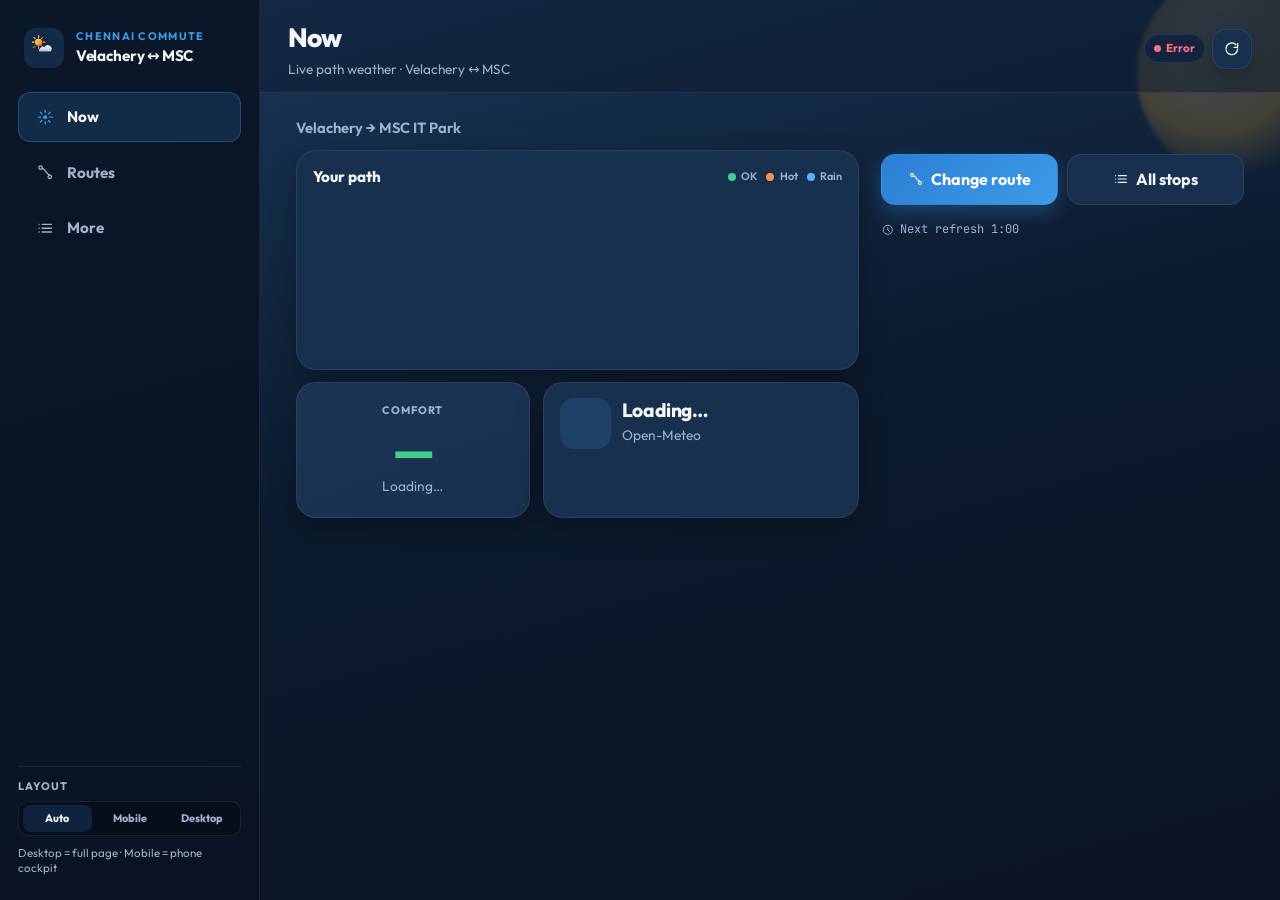
==== commit b6c9e09a: "Add mobile cockpit and full-page desktop layouts Support Auto/Mobile/Desktop layout modes with sideb" ====
--- a/index.html
+++ b/index.html
@@ -5,7 +5,7 @@
     <meta name="viewport" content="width=device-width, initial-scale=1, viewport-fit=cover" />
     <meta
       name="description"
-      content="Chennai commute cockpit: Velachery to MSC IT Park. Path map, route compare, free Open-Meteo."
+      content="Chennai commute weather — mobile cockpit and full-page desktop. Velachery to MSC IT Park. Free Open-Meteo."
     />
     <meta name="theme-color" content="#0c1a2e" />
     <meta name="apple-mobile-web-app-capable" content="yes" />
@@ -23,105 +23,166 @@
       href="data:image/svg+xml,%3Csvg xmlns='http://www.w3.org/2000/svg' viewBox='0 0 64 64'%3E%3Ccircle cx='32' cy='28' r='12' fill='%23F0A830'/%3E%3Cpath fill='%237EB8E8' d='M18 40c0-6 4.5-10 10.5-10 1.2 0 2.4.2 3.5.6A9 9 0 0 1 48 40H18z'/%3E%3C/svg%3E"
     />
   </head>
-  <body data-scene="cloud" data-day="day" data-page="now">
+  <body data-scene="cloud" data-day="day" data-page="now" data-viewport="mobile" data-layout="auto">
     <div class="sky" id="sky" aria-hidden="true">
       <div class="sky-wash"></div>
       <div class="sky-orb"></div>
     </div>
 
     <div class="shell">
-      <header class="topbar">
-        <div class="topbar-text">
-          <p class="kicker">Chennai commute</p>
-          <h1 id="page-title">Now</h1>
+      <!-- Desktop sidebar -->
+      <aside class="sidebar" aria-label="Desktop navigation">
+        <div class="sidebar-brand">
+          <div class="brand-mark" id="brand-icon" aria-hidden="true"></div>
+          <div>
+            <p class="kicker">Chennai commute</p>
+            <strong>Velachery ↔ MSC</strong>
+          </div>
         </div>
-        <div class="topbar-actions">
-          <span class="live" id="status" data-kind="loading">…</span>
-          <button type="button" id="refresh-btn" class="btn-icon" title="Refresh" aria-label="Refresh"></button>
+        <nav class="side-nav">
+          <button type="button" class="side-link active" data-nav="now">
+            <span class="tab-ico" data-ico="now"></span>
+            <span>Now</span>
+          </button>
+          <button type="button" class="side-link" data-nav="routes">
+            <span class="tab-ico" data-ico="routes"></span>
+            <span>Routes</span>
+          </button>
+          <button type="button" class="side-link" data-nav="more">
+            <span class="tab-ico" data-ico="more"></span>
+            <span>More</span>
+          </button>
+        </nav>
+        <div class="sidebar-foot">
+          <p class="layout-label">Layout</p>
+          <div class="layout-switch" role="group" aria-label="Layout version">
+            <button type="button" class="layout-btn" data-layout-set="auto">Auto</button>
+            <button type="button" class="layout-btn" data-layout-set="mobile">Mobile</button>
+            <button type="button" class="layout-btn" data-layout-set="desktop">Desktop</button>
+          </div>
+          <p class="sidebar-hint">Desktop = full page · Mobile = phone cockpit</p>
         </div>
-      </header>
-
-      <main class="content" id="app-main">
-        <!-- NOW -->
-        <section class="page is-active" id="page-now" data-page="now">
-          <p class="route-line" id="route-line">Velachery → MSC IT Park</p>
-
-          <article class="card path-card">
-            <div class="path-head">
-              <span class="path-label" id="path-label">Your path</span>
-              <span class="path-legend">
-                <i class="leg ok"></i>OK
-                <i class="leg hot"></i>Hot
-                <i class="leg rain"></i>Rain
-              </span>
-            </div>
-            <div class="path-map" id="path-map" aria-label="Route path map"></div>
-          </article>
-
-          <div class="now-grid">
-            <article class="card comfort-card" id="comfort-card">
-              <span class="card-kicker">Comfort</span>
-              <div class="comfort-big" id="comfort-val">—</div>
-              <p class="card-sub" id="comfort-sub">Loading…</p>
-            </article>
-            <article class="card hero-wx" id="hero-wx">
-              <div class="hero-icon" id="banner-icon"></div>
-              <div>
-                <h2 id="headline">Loading…</h2>
-                <p id="hero-meta" class="card-sub">Open-Meteo</p>
-              </div>
-            </article>
-          </div>
-
-          <article class="card leave-card" id="leave-card" hidden></article>
-          <article class="card focus-card" id="focus-card" hidden></article>
-
-          <div class="action-row">
-            <button type="button" class="btn primary" data-go="routes" id="btn-change-route">Change route</button>
-            <button type="button" class="btn ghost" data-go="more" id="btn-all-stops">All stops</button>
-          </div>
-
-          <div class="meta-row" id="sun-times"></div>
-          <p class="countdown" id="countdown">Next refresh —</p>
-        </section>
-
-        <!-- ROUTES -->
-        <section class="page" id="page-routes" data-page="routes" hidden>
-          <article class="card">
-            <span class="card-kicker">Direction</span>
-            <div class="dir-toggle" role="group" aria-label="Direction">
-              <button type="button" id="dir-home" class="dir-btn active">Home → Office</button>
-              <button type="button" id="dir-office" class="dir-btn">Office → Home</button>
-            </div>
-          </article>
-
-          <p class="section-note" id="routes-note">Tap a corridor to select it for your path.</p>
-          <div class="route-cards" id="compare" aria-label="Route compare"></div>
-        </section>
-
-        <!-- MORE -->
-        <section class="page" id="page-more" data-page="more" hidden>
-          <article class="card intro-card" id="stops-intro"></article>
-
-          <h3 class="section-title">Stops on path</h3>
-          <div class="route" id="route" aria-label="Stops"></div>
-
-          <h3 class="section-title">Tips</h3>
-          <div id="tips" class="tips"></div>
-
-          <article class="card about-card">
-            <h3>About</h3>
-            <p>
-              Personal commute weather · Velachery ↔ MSC IT Park, Ambattur · free
-              <a href="https://open-meteo.com/" target="_blank" rel="noopener noreferrer">Open-Meteo</a>
-              data (no API key). Auto-refresh every 10 minutes.
-            </p>
-            <p class="muted">Approximate map points for personal use only.</p>
-          </article>
-        </section>
-      </main>
-
-      <nav class="tabbar" aria-label="Main">
+      </aside>
+
+      <div class="workspace">
+        <header class="topbar">
+          <div class="topbar-text">
+            <p class="kicker mobile-only">Chennai commute</p>
+            <h1 id="page-title">Now</h1>
+            <p class="topbar-sub" id="page-sub">Live path weather</p>
+          </div>
+          <div class="topbar-actions">
+            <div class="layout-switch mobile-layout-switch" role="group" aria-label="Layout version">
+              <button type="button" class="layout-btn" data-layout-set="auto" title="Auto">A</button>
+              <button type="button" class="layout-btn" data-layout-set="mobile" title="Mobile">M</button>
+              <button type="button" class="layout-btn" data-layout-set="desktop" title="Desktop">D</button>
+            </div>
+            <span class="live" id="status" data-kind="loading">…</span>
+            <button type="button" id="refresh-btn" class="btn-icon" title="Refresh" aria-label="Refresh"></button>
+          </div>
+        </header>
+
+        <main class="content" id="app-main">
+          <!-- NOW -->
+          <section class="page is-active" id="page-now" data-page="now">
+            <p class="route-line" id="route-line">Velachery → MSC IT Park</p>
+
+            <div class="now-layout">
+              <div class="now-primary">
+                <article class="card path-card">
+                  <div class="path-head">
+                    <span class="path-label" id="path-label">Your path</span>
+                    <span class="path-legend">
+                      <i class="leg ok"></i>OK
+                      <i class="leg hot"></i>Hot
+                      <i class="leg rain"></i>Rain
+                    </span>
+                  </div>
+                  <div class="path-map" id="path-map" aria-label="Route path map"></div>
+                </article>
+
+                <div class="now-grid">
+                  <article class="card comfort-card" id="comfort-card">
+                    <span class="card-kicker">Comfort</span>
+                    <div class="comfort-big" id="comfort-val">—</div>
+                    <p class="card-sub" id="comfort-sub">Loading…</p>
+                  </article>
+                  <article class="card hero-wx" id="hero-wx">
+                    <div class="hero-icon" id="banner-icon"></div>
+                    <div>
+                      <h2 id="headline">Loading…</h2>
+                      <p id="hero-meta" class="card-sub">Open-Meteo</p>
+                    </div>
+                  </article>
+                </div>
+              </div>
+
+              <div class="now-secondary">
+                <article class="card leave-card" id="leave-card" hidden></article>
+                <article class="card focus-card" id="focus-card" hidden></article>
+
+                <div class="action-row">
+                  <button type="button" class="btn primary" data-go="routes" id="btn-change-route">
+                    Change route
+                  </button>
+                  <button type="button" class="btn ghost" data-go="more" id="btn-all-stops">
+                    All stops
+                  </button>
+                </div>
+
+                <div class="meta-row" id="sun-times"></div>
+                <p class="countdown" id="countdown">Next refresh —</p>
+              </div>
+            </div>
+          </section>
+
+          <!-- ROUTES -->
+          <section class="page" id="page-routes" data-page="routes" hidden>
+            <div class="routes-layout">
+              <article class="card routes-dir-card">
+                <span class="card-kicker">Direction</span>
+                <div class="dir-toggle" role="group" aria-label="Direction">
+                  <button type="button" id="dir-home" class="dir-btn active">Home → Office</button>
+                  <button type="button" id="dir-office" class="dir-btn">Office → Home</button>
+                </div>
+                <p class="section-note" id="routes-note">Tap a corridor to select it for your path.</p>
+              </article>
+              <div class="route-cards" id="compare" aria-label="Route compare"></div>
+            </div>
+          </section>
+
+          <!-- MORE -->
+          <section class="page" id="page-more" data-page="more" hidden>
+            <article class="card intro-card" id="stops-intro"></article>
+
+            <div class="more-layout">
+              <div class="more-col">
+                <h3 class="section-title">Stops on path</h3>
+                <div class="route" id="route" aria-label="Stops"></div>
+              </div>
+              <div class="more-col sticky-col">
+                <h3 class="section-title">Tips</h3>
+                <div id="tips" class="tips"></div>
+                <article class="card about-card">
+                  <h3>About</h3>
+                  <p>
+                    Personal commute weather · Velachery ↔ MSC IT Park, Ambattur · free
+                    <a href="https://open-meteo.com/" target="_blank" rel="noopener noreferrer">Open-Meteo</a>
+                    data (no API key). Auto-refresh every 10 minutes.
+                  </p>
+                  <p class="muted">
+                    <strong>Mobile</strong> = phone cockpit · <strong>Desktop</strong> = full-page dashboard.
+                    Use Auto / M / D in the header to switch.
+                  </p>
+                </article>
+              </div>
+            </div>
+          </section>
+        </main>
+      </div>
+
+      <!-- Mobile bottom tabs -->
+      <nav class="tabbar" aria-label="Mobile navigation">
         <button type="button" class="tab active" data-nav="now" aria-current="page">
           <span class="tab-ico" data-ico="now"></span>
           <span>Now</span>
--- a/css/styles.css
+++ b/css/styles.css
@@ -118,7 +118,7 @@
   background: radial-gradient(circle at 35% 35%, #e8eefc, #8a9bb8 50%, transparent 70%);
 }
 
-/* Shell */
+/* Shell — mobile default (phone cockpit) */
 .shell {
   position: relative;
   z-index: 1;
@@ -128,6 +128,71 @@
   min-height: 100dvh;
   display: flex;
   flex-direction: column;
+}
+
+.sidebar {
+  display: none;
+}
+
+.workspace {
+  display: flex;
+  flex-direction: column;
+  flex: 1;
+  min-width: 0;
+  min-height: 0;
+}
+
+.topbar-sub {
+  display: none;
+  margin: 0.15rem 0 0;
+  color: var(--muted);
+  font-size: 0.85rem;
+}
+
+.layout-switch {
+  display: inline-flex;
+  gap: 0.2rem;
+  padding: 0.2rem;
+  border-radius: 10px;
+  background: rgba(0, 0, 0, 0.25);
+  border: 1px solid var(--line);
+}
+
+.layout-btn {
+  font: inherit;
+  font-size: 0.68rem;
+  font-weight: 750;
+  border: none;
+  border-radius: 8px;
+  padding: 0.35rem 0.5rem;
+  background: transparent;
+  color: var(--muted);
+  cursor: pointer;
+}
+
+.layout-btn.active {
+  background: var(--marina-soft);
+  color: var(--text);
+}
+
+.mobile-layout-switch .layout-btn {
+  min-width: 1.75rem;
+  padding: 0.35rem 0.4rem;
+}
+
+.brand-mark {
+  width: 2.5rem;
+  height: 2.5rem;
+  border-radius: 12px;
+  background: var(--marina-soft);
+  display: grid;
+  place-items: center;
+  flex-shrink: 0;
+}
+
+.brand-mark .wx-svg {
+  width: 1.6rem;
+  height: 1.6rem;
 }
 
 .topbar {
@@ -1258,10 +1323,18 @@
   }
 }
 
-@media (min-width: 480px) {
-  .shell {
-    max-width: 440px;
-  }
+/* ---------- Mobile-only / shared layout helpers ---------- */
+.now-layout,
+.routes-layout,
+.more-layout {
+  display: flex;
+  flex-direction: column;
+  gap: 0;
+}
+
+.now-primary,
+.now-secondary {
+  min-width: 0;
 }
 
 @media (max-width: 380px) {
@@ -1272,3 +1345,297 @@
     grid-template-columns: 1fr;
   }
 }
+
+/* ---------- DESKTOP / FULL PAGE ---------- */
+/* Applied when body[data-viewport="desktop"] (auto ≥900px or forced) */
+
+body[data-viewport="desktop"] {
+  overflow: hidden;
+}
+
+body[data-viewport="desktop"] .shell {
+  max-width: none;
+  width: 100%;
+  height: 100vh;
+  height: 100dvh;
+  margin: 0;
+  flex-direction: row;
+  overflow: hidden;
+}
+
+body[data-viewport="desktop"] .sidebar {
+  display: flex;
+  flex-direction: column;
+  width: 240px;
+  flex-shrink: 0;
+  padding: 1.25rem 1rem;
+  background: rgba(10, 20, 36, 0.88);
+  border-right: 1px solid var(--line);
+  gap: 1.25rem;
+}
+
+body[data-viewport="desktop"] .sidebar-brand {
+  display: flex;
+  gap: 0.75rem;
+  align-items: center;
+  padding: 0.25rem 0.35rem;
+}
+
+body[data-viewport="desktop"] .sidebar-brand strong {
+  display: block;
+  font-size: 0.95rem;
+  letter-spacing: -0.02em;
+}
+
+body[data-viewport="desktop"] .side-nav {
+  display: flex;
+  flex-direction: column;
+  gap: 0.35rem;
+  flex: 1;
+}
+
+body[data-viewport="desktop"] .side-link {
+  font: inherit;
+  display: flex;
+  align-items: center;
+  gap: 0.65rem;
+  width: 100%;
+  text-align: left;
+  border: 1px solid transparent;
+  background: transparent;
+  color: var(--muted);
+  border-radius: 12px;
+  padding: 0.75rem 0.85rem;
+  font-weight: 700;
+  font-size: 0.95rem;
+  cursor: pointer;
+}
+
+body[data-viewport="desktop"] .side-link .tab-ico .icon {
+  width: 1.15rem;
+  height: 1.15rem;
+}
+
+body[data-viewport="desktop"] .side-link:hover {
+  background: rgba(255, 255, 255, 0.04);
+  color: var(--text);
+}
+
+body[data-viewport="desktop"] .side-link.active {
+  background: var(--marina-soft);
+  border-color: rgba(61, 155, 233, 0.3);
+  color: var(--text);
+}
+
+body[data-viewport="desktop"] .side-link.active .tab-ico {
+  color: var(--marina);
+}
+
+body[data-viewport="desktop"] .sidebar-foot {
+  margin-top: auto;
+  padding-top: 0.75rem;
+  border-top: 1px solid var(--line);
+}
+
+body[data-viewport="desktop"] .layout-label {
+  margin: 0 0 0.4rem;
+  font-size: 0.68rem;
+  font-weight: 750;
+  letter-spacing: 0.08em;
+  text-transform: uppercase;
+  color: var(--muted);
+}
+
+body[data-viewport="desktop"] .sidebar-hint {
+  margin: 0.55rem 0 0;
+  font-size: 0.72rem;
+  color: var(--muted);
+  line-height: 1.35;
+}
+
+body[data-viewport="desktop"] .sidebar .layout-switch {
+  width: 100%;
+}
+
+body[data-viewport="desktop"] .sidebar .layout-btn {
+  flex: 1;
+}
+
+body[data-viewport="desktop"] .mobile-layout-switch {
+  display: none;
+}
+
+body[data-viewport="desktop"] .mobile-only {
+  display: none;
+}
+
+body[data-viewport="desktop"] .tabbar {
+  display: none;
+}
+
+body[data-viewport="desktop"] .workspace {
+  flex: 1;
+  min-width: 0;
+  display: flex;
+  flex-direction: column;
+  height: 100%;
+}
+
+body[data-viewport="desktop"] .topbar {
+  padding: 1.1rem 1.75rem 0.75rem;
+  border-bottom: 1px solid var(--line);
+  background: rgba(12, 26, 46, 0.45);
+  flex-shrink: 0;
+}
+
+body[data-viewport="desktop"] .topbar h1 {
+  font-size: 1.65rem;
+}
+
+body[data-viewport="desktop"] .topbar-sub {
+  display: block;
+}
+
+body[data-viewport="desktop"] .content {
+  flex: 1;
+  overflow-y: auto;
+  padding: 1.25rem 1.75rem 1.75rem;
+  max-width: none;
+}
+
+body[data-viewport="desktop"] .page {
+  max-width: 1280px;
+}
+
+/* Now — full dashboard grid */
+body[data-viewport="desktop"] .now-layout {
+  display: grid;
+  grid-template-columns: 1.45fr 1fr;
+  gap: 1.15rem;
+  align-items: start;
+}
+
+body[data-viewport="desktop"] .path-card {
+  min-height: 220px;
+}
+
+body[data-viewport="desktop"] .path-map {
+  padding: 0.75rem 0.5rem 0.85rem;
+}
+
+body[data-viewport="desktop"] .path-svg {
+  min-width: 0;
+  min-height: 160px;
+}
+
+body[data-viewport="desktop"] .now-grid {
+  grid-template-columns: 0.85fr 1.15fr;
+  gap: 0.85rem;
+}
+
+body[data-viewport="desktop"] .now-grid .card {
+  min-height: 8.5rem;
+}
+
+body[data-viewport="desktop"] .comfort-big {
+  font-size: 3rem;
+}
+
+body[data-viewport="desktop"] .hero-wx h2 {
+  font-size: 1.2rem;
+}
+
+body[data-viewport="desktop"] .action-row {
+  margin-top: 0.25rem;
+}
+
+/* Routes — full width 3-up */
+body[data-viewport="desktop"] .routes-layout {
+  display: grid;
+  grid-template-columns: 280px 1fr;
+  gap: 1.15rem;
+  align-items: start;
+}
+
+body[data-viewport="desktop"] .routes-dir-card {
+  position: sticky;
+  top: 0.5rem;
+}
+
+body[data-viewport="desktop"] .route-cards {
+  display: grid;
+  grid-template-columns: repeat(3, 1fr);
+  gap: 0.85rem;
+}
+
+body[data-viewport="desktop"] .r-card {
+  min-height: 200px;
+  transition: transform 0.15s var(--ease), border-color 0.15s;
+}
+
+body[data-viewport="desktop"] .r-card:hover {
+  transform: translateY(-2px);
+  border-color: rgba(255, 255, 255, 0.16);
+}
+
+/* More — two columns */
+body[data-viewport="desktop"] .more-layout {
+  display: grid;
+  grid-template-columns: 1.2fr 0.9fr;
+  gap: 1.25rem;
+  align-items: start;
+}
+
+body[data-viewport="desktop"] .sticky-col {
+  position: sticky;
+  top: 0.5rem;
+}
+
+body[data-viewport="desktop"] .card {
+  border-radius: 20px;
+}
+
+/* Wide desktop */
+@media (min-width: 1200px) {
+  body[data-viewport="desktop"] .sidebar {
+    width: 260px;
+    padding: 1.5rem 1.15rem;
+  }
+
+  body[data-viewport="desktop"] .content {
+    padding: 1.5rem 2.25rem 2rem;
+  }
+
+  body[data-viewport="desktop"] .now-layout {
+    grid-template-columns: 1.55fr 1fr;
+    gap: 1.35rem;
+  }
+}
+
+/* Force mobile layout even on wide screens */
+body[data-viewport="mobile"] .shell {
+  max-width: 440px;
+  margin: 0 auto;
+  flex-direction: column;
+  height: auto;
+  min-height: 100vh;
+  min-height: 100dvh;
+  overflow: visible;
+}
+
+body[data-viewport="mobile"] .sidebar {
+  display: none;
+}
+
+body[data-viewport="mobile"] .tabbar {
+  display: grid;
+}
+
+body[data-viewport="mobile"] .mobile-layout-switch {
+  display: inline-flex;
+}
+
+body[data-viewport="mobile"] {
+  overflow-x: hidden;
+  overflow-y: auto;
+}
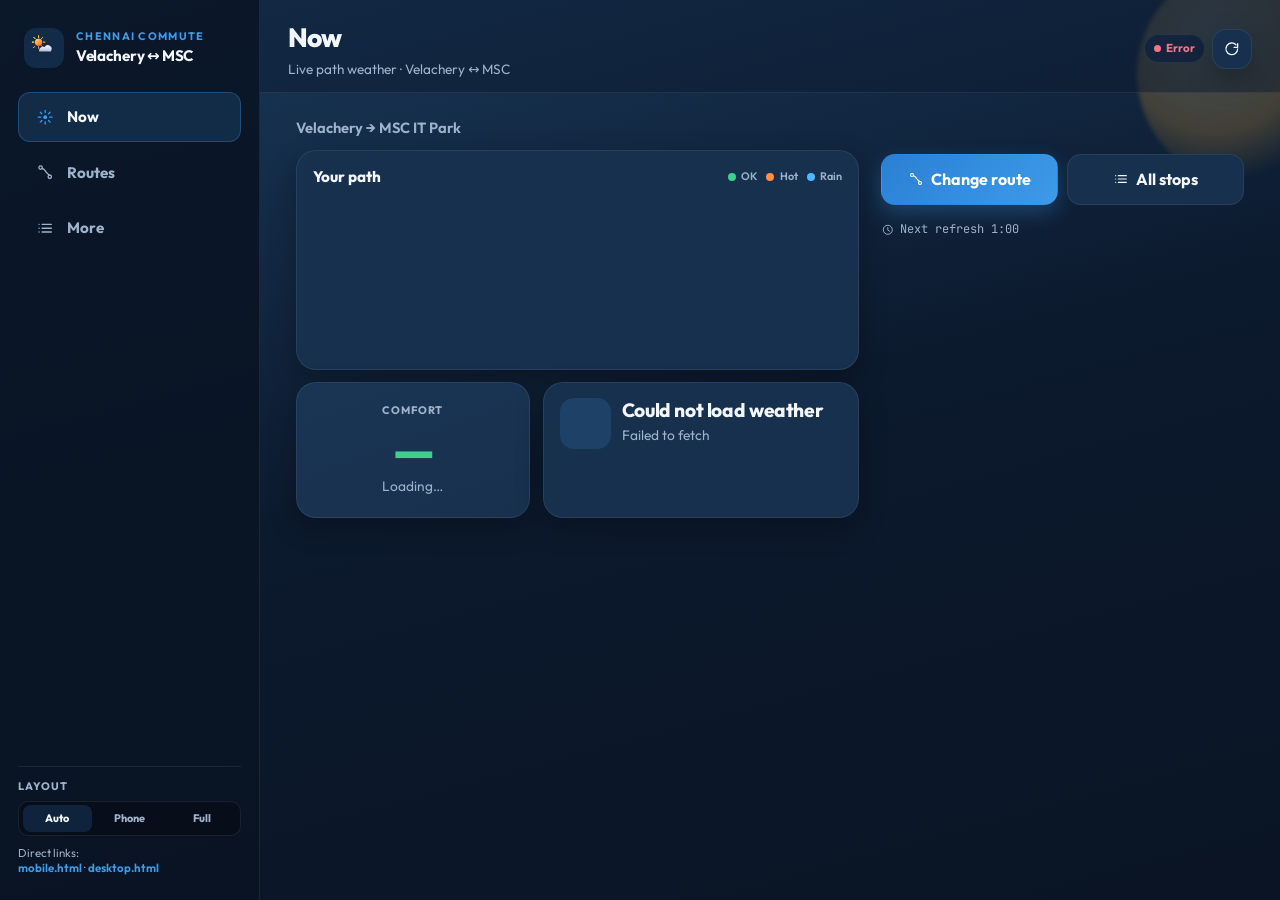
==== commit 031e5d34: "Fix live Pages layout: entry URLs, bootstrap, cache bust Add mobile.html/desktop.html redirects, ear" ====
--- a/index.html
+++ b/index.html
@@ -10,20 +10,65 @@
     <meta name="theme-color" content="#0c1a2e" />
     <meta name="apple-mobile-web-app-capable" content="yes" />
     <title>Chennai Commute · Velachery ↔ MSC</title>
+    <!-- Fix GH Pages relative paths when URL has no trailing slash -->
+    <script>
+      (function () {
+        var p = location.pathname;
+        if (!p.endsWith("/") && !/\.html?$/i.test(p)) {
+          location.replace(p + "/" + location.search + location.hash);
+          return;
+        }
+        // Early layout so first paint matches ?layout= / saved pref
+        try {
+          var q = new URLSearchParams(location.search).get("layout");
+          var layout = "auto";
+          if (q === "mobile" || q === "desktop" || q === "auto") layout = q;
+          else {
+            var raw = localStorage.getItem("chennai-route-weather:v5");
+            if (raw) {
+              var j = JSON.parse(raw);
+              if (j && (j.layout === "mobile" || j.layout === "desktop" || j.layout === "auto"))
+                layout = j.layout;
+            }
+          }
+          var wide = window.matchMedia("(min-width: 900px)").matches;
+          var vp =
+            layout === "desktop" || (layout === "auto" && wide)
+              ? "desktop"
+              : "mobile";
+          document.documentElement.setAttribute("data-viewport", vp);
+          document.documentElement.setAttribute("data-layout", layout);
+        } catch (e) {}
+      })();
+    </script>
     <link rel="preconnect" href="https://fonts.googleapis.com" />
     <link rel="preconnect" href="https://fonts.gstatic.com" crossorigin />
     <link
       href="https://fonts.googleapis.com/css2?family=Outfit:wght@400;500;600;700;800&family=JetBrains+Mono:wght@500&display=swap"
       rel="stylesheet"
     />
-    <link rel="stylesheet" href="css/styles.css" />
+    <!-- cache-bust so Pages/CDN serves latest layout CSS -->
+    <link rel="stylesheet" href="css/styles.css?v=6" />
     <link rel="manifest" href="manifest.webmanifest" />
     <link
       rel="icon"
       href="data:image/svg+xml,%3Csvg xmlns='http://www.w3.org/2000/svg' viewBox='0 0 64 64'%3E%3Ccircle cx='32' cy='28' r='12' fill='%23F0A830'/%3E%3Cpath fill='%237EB8E8' d='M18 40c0-6 4.5-10 10.5-10 1.2 0 2.4.2 3.5.6A9 9 0 0 1 48 40H18z'/%3E%3C/svg%3E"
     />
+    <style>
+      /* minimal paint before main CSS */
+      html[data-viewport="desktop"] body { margin: 0; background: #0c1a2e; color: #f3f7fc; }
+    </style>
   </head>
   <body data-scene="cloud" data-day="day" data-page="now" data-viewport="mobile" data-layout="auto">
+    <script>
+      // Mirror early html attrs onto body immediately
+      (function () {
+        var vp = document.documentElement.getAttribute("data-viewport");
+        var ly = document.documentElement.getAttribute("data-layout");
+        if (vp) document.body.setAttribute("data-viewport", vp);
+        if (ly) document.body.setAttribute("data-layout", ly);
+      })();
+    </script>
     <div class="sky" id="sky" aria-hidden="true">
       <div class="sky-wash"></div>
       <div class="sky-orb"></div>
@@ -56,11 +101,15 @@
         <div class="sidebar-foot">
           <p class="layout-label">Layout</p>
           <div class="layout-switch" role="group" aria-label="Layout version">
-            <button type="button" class="layout-btn" data-layout-set="auto">Auto</button>
-            <button type="button" class="layout-btn" data-layout-set="mobile">Mobile</button>
-            <button type="button" class="layout-btn" data-layout-set="desktop">Desktop</button>
-          </div>
-          <p class="sidebar-hint">Desktop = full page · Mobile = phone cockpit</p>
+            <button type="button" class="layout-btn" data-layout-set="auto" title="Follow screen size">Auto</button>
+            <button type="button" class="layout-btn" data-layout-set="mobile" title="Phone layout">Phone</button>
+            <button type="button" class="layout-btn" data-layout-set="desktop" title="Full page layout">Full</button>
+          </div>
+          <p class="sidebar-hint">
+            Direct links:<br />
+            <a class="layout-link" href="./mobile.html">mobile.html</a> ·
+            <a class="layout-link" href="./desktop.html">desktop.html</a>
+          </p>
         </div>
       </aside>
 
@@ -73,9 +122,9 @@
           </div>
           <div class="topbar-actions">
             <div class="layout-switch mobile-layout-switch" role="group" aria-label="Layout version">
-              <button type="button" class="layout-btn" data-layout-set="auto" title="Auto">A</button>
-              <button type="button" class="layout-btn" data-layout-set="mobile" title="Mobile">M</button>
-              <button type="button" class="layout-btn" data-layout-set="desktop" title="Desktop">D</button>
+              <button type="button" class="layout-btn" data-layout-set="auto" title="Auto">Auto</button>
+              <button type="button" class="layout-btn" data-layout-set="mobile" title="Phone">Phone</button>
+              <button type="button" class="layout-btn" data-layout-set="desktop" title="Full page">Full</button>
             </div>
             <span class="live" id="status" data-kind="loading">…</span>
             <button type="button" id="refresh-btn" class="btn-icon" title="Refresh" aria-label="Refresh"></button>
@@ -198,6 +247,12 @@
       </nav>
     </div>
 
-    <script type="module" src="js/app.js"></script>
+    <noscript>
+      <p style="padding:1rem;color:#fff;background:#0c1a2e">
+        JavaScript is required for live weather. Enable JS, then open
+        <a href="./">this app</a>.
+      </p>
+    </noscript>
+    <script type="module" src="js/app.js?v=6"></script>
   </body>
 </html>
--- a/css/styles.css
+++ b/css/styles.css
@@ -1347,15 +1347,19 @@
 }
 
 /* ---------- DESKTOP / FULL PAGE ---------- */
-/* Applied when body[data-viewport="desktop"] (auto ≥900px or forced) */
-
-body[data-viewport="desktop"] {
-  overflow: hidden;
-}
-
-body[data-viewport="desktop"] .shell {
+/* Use html[data-viewport] so early bootstrap (before body) works */
+
+html[data-viewport="desktop"],
+html[data-viewport="desktop"] body {
+  overflow: auto;
+  height: 100%;
+}
+
+html[data-viewport="desktop"] .shell {
   max-width: none;
   width: 100%;
+  min-height: 100vh;
+  min-height: 100dvh;
   height: 100vh;
   height: 100dvh;
   margin: 0;
@@ -1363,7 +1367,16 @@
   overflow: hidden;
 }
 
-body[data-viewport="desktop"] .sidebar {
+.layout-link {
+  color: var(--marina);
+  font-weight: 650;
+  text-decoration: none;
+}
+.layout-link:hover {
+  text-decoration: underline;
+}
+
+html[data-viewport="desktop"] .sidebar {
   display: flex;
   flex-direction: column;
   width: 240px;
@@ -1374,27 +1387,27 @@
   gap: 1.25rem;
 }
 
-body[data-viewport="desktop"] .sidebar-brand {
+html[data-viewport="desktop"] .sidebar-brand {
   display: flex;
   gap: 0.75rem;
   align-items: center;
   padding: 0.25rem 0.35rem;
 }
 
-body[data-viewport="desktop"] .sidebar-brand strong {
+html[data-viewport="desktop"] .sidebar-brand strong {
   display: block;
   font-size: 0.95rem;
   letter-spacing: -0.02em;
 }
 
-body[data-viewport="desktop"] .side-nav {
+html[data-viewport="desktop"] .side-nav {
   display: flex;
   flex-direction: column;
   gap: 0.35rem;
   flex: 1;
 }
 
-body[data-viewport="desktop"] .side-link {
+html[data-viewport="desktop"] .side-link {
   font: inherit;
   display: flex;
   align-items: center;
@@ -1411,33 +1424,33 @@
   cursor: pointer;
 }
 
-body[data-viewport="desktop"] .side-link .tab-ico .icon {
+html[data-viewport="desktop"] .side-link .tab-ico .icon {
   width: 1.15rem;
   height: 1.15rem;
 }
 
-body[data-viewport="desktop"] .side-link:hover {
+html[data-viewport="desktop"] .side-link:hover {
   background: rgba(255, 255, 255, 0.04);
   color: var(--text);
 }
 
-body[data-viewport="desktop"] .side-link.active {
+html[data-viewport="desktop"] .side-link.active {
   background: var(--marina-soft);
   border-color: rgba(61, 155, 233, 0.3);
   color: var(--text);
 }
 
-body[data-viewport="desktop"] .side-link.active .tab-ico {
+html[data-viewport="desktop"] .side-link.active .tab-ico {
   color: var(--marina);
 }
 
-body[data-viewport="desktop"] .sidebar-foot {
+html[data-viewport="desktop"] .sidebar-foot {
   margin-top: auto;
   padding-top: 0.75rem;
   border-top: 1px solid var(--line);
 }
 
-body[data-viewport="desktop"] .layout-label {
+html[data-viewport="desktop"] .layout-label {
   margin: 0 0 0.4rem;
   font-size: 0.68rem;
   font-weight: 750;
@@ -1446,34 +1459,34 @@
   color: var(--muted);
 }
 
-body[data-viewport="desktop"] .sidebar-hint {
+html[data-viewport="desktop"] .sidebar-hint {
   margin: 0.55rem 0 0;
   font-size: 0.72rem;
   color: var(--muted);
   line-height: 1.35;
 }
 
-body[data-viewport="desktop"] .sidebar .layout-switch {
+html[data-viewport="desktop"] .sidebar .layout-switch {
   width: 100%;
 }
 
-body[data-viewport="desktop"] .sidebar .layout-btn {
+html[data-viewport="desktop"] .sidebar .layout-btn {
   flex: 1;
 }
 
-body[data-viewport="desktop"] .mobile-layout-switch {
+html[data-viewport="desktop"] .mobile-layout-switch {
   display: none;
 }
 
-body[data-viewport="desktop"] .mobile-only {
+html[data-viewport="desktop"] .mobile-only {
   display: none;
 }
 
-body[data-viewport="desktop"] .tabbar {
+html[data-viewport="desktop"] .tabbar {
   display: none;
 }
 
-body[data-viewport="desktop"] .workspace {
+html[data-viewport="desktop"] .workspace {
   flex: 1;
   min-width: 0;
   display: flex;
@@ -1481,139 +1494,139 @@
   height: 100%;
 }
 
-body[data-viewport="desktop"] .topbar {
+html[data-viewport="desktop"] .topbar {
   padding: 1.1rem 1.75rem 0.75rem;
   border-bottom: 1px solid var(--line);
   background: rgba(12, 26, 46, 0.45);
   flex-shrink: 0;
 }
 
-body[data-viewport="desktop"] .topbar h1 {
+html[data-viewport="desktop"] .topbar h1 {
   font-size: 1.65rem;
 }
 
-body[data-viewport="desktop"] .topbar-sub {
+html[data-viewport="desktop"] .topbar-sub {
   display: block;
 }
 
-body[data-viewport="desktop"] .content {
+html[data-viewport="desktop"] .content {
   flex: 1;
   overflow-y: auto;
   padding: 1.25rem 1.75rem 1.75rem;
   max-width: none;
 }
 
-body[data-viewport="desktop"] .page {
+html[data-viewport="desktop"] .page {
   max-width: 1280px;
 }
 
 /* Now — full dashboard grid */
-body[data-viewport="desktop"] .now-layout {
+html[data-viewport="desktop"] .now-layout {
   display: grid;
   grid-template-columns: 1.45fr 1fr;
   gap: 1.15rem;
   align-items: start;
 }
 
-body[data-viewport="desktop"] .path-card {
+html[data-viewport="desktop"] .path-card {
   min-height: 220px;
 }
 
-body[data-viewport="desktop"] .path-map {
+html[data-viewport="desktop"] .path-map {
   padding: 0.75rem 0.5rem 0.85rem;
 }
 
-body[data-viewport="desktop"] .path-svg {
+html[data-viewport="desktop"] .path-svg {
   min-width: 0;
   min-height: 160px;
 }
 
-body[data-viewport="desktop"] .now-grid {
+html[data-viewport="desktop"] .now-grid {
   grid-template-columns: 0.85fr 1.15fr;
   gap: 0.85rem;
 }
 
-body[data-viewport="desktop"] .now-grid .card {
+html[data-viewport="desktop"] .now-grid .card {
   min-height: 8.5rem;
 }
 
-body[data-viewport="desktop"] .comfort-big {
+html[data-viewport="desktop"] .comfort-big {
   font-size: 3rem;
 }
 
-body[data-viewport="desktop"] .hero-wx h2 {
+html[data-viewport="desktop"] .hero-wx h2 {
   font-size: 1.2rem;
 }
 
-body[data-viewport="desktop"] .action-row {
+html[data-viewport="desktop"] .action-row {
   margin-top: 0.25rem;
 }
 
 /* Routes — full width 3-up */
-body[data-viewport="desktop"] .routes-layout {
+html[data-viewport="desktop"] .routes-layout {
   display: grid;
   grid-template-columns: 280px 1fr;
   gap: 1.15rem;
   align-items: start;
 }
 
-body[data-viewport="desktop"] .routes-dir-card {
+html[data-viewport="desktop"] .routes-dir-card {
   position: sticky;
   top: 0.5rem;
 }
 
-body[data-viewport="desktop"] .route-cards {
+html[data-viewport="desktop"] .route-cards {
   display: grid;
   grid-template-columns: repeat(3, 1fr);
   gap: 0.85rem;
 }
 
-body[data-viewport="desktop"] .r-card {
+html[data-viewport="desktop"] .r-card {
   min-height: 200px;
   transition: transform 0.15s var(--ease), border-color 0.15s;
 }
 
-body[data-viewport="desktop"] .r-card:hover {
+html[data-viewport="desktop"] .r-card:hover {
   transform: translateY(-2px);
   border-color: rgba(255, 255, 255, 0.16);
 }
 
 /* More — two columns */
-body[data-viewport="desktop"] .more-layout {
+html[data-viewport="desktop"] .more-layout {
   display: grid;
   grid-template-columns: 1.2fr 0.9fr;
   gap: 1.25rem;
   align-items: start;
 }
 
-body[data-viewport="desktop"] .sticky-col {
+html[data-viewport="desktop"] .sticky-col {
   position: sticky;
   top: 0.5rem;
 }
 
-body[data-viewport="desktop"] .card {
+html[data-viewport="desktop"] .card {
   border-radius: 20px;
 }
 
 /* Wide desktop */
 @media (min-width: 1200px) {
-  body[data-viewport="desktop"] .sidebar {
+  html[data-viewport="desktop"] .sidebar {
     width: 260px;
     padding: 1.5rem 1.15rem;
   }
 
-  body[data-viewport="desktop"] .content {
+  html[data-viewport="desktop"] .content {
     padding: 1.5rem 2.25rem 2rem;
   }
 
-  body[data-viewport="desktop"] .now-layout {
+  html[data-viewport="desktop"] .now-layout {
     grid-template-columns: 1.55fr 1fr;
     gap: 1.35rem;
   }
 }
 
 /* Force mobile layout even on wide screens */
-body[data-viewport="mobile"] .shell {
+html[data-viewport="mobile"] .shell {
   max-width: 440px;
   margin: 0 auto;
   flex-direction: column;
@@ -1623,19 +1636,19 @@
   overflow: visible;
 }
 
-body[data-viewport="mobile"] .sidebar {
+html[data-viewport="mobile"] .sidebar {
   display: none;
 }
 
-body[data-viewport="mobile"] .tabbar {
-  display: grid;
-}
-
-body[data-viewport="mobile"] .mobile-layout-switch {
+html[data-viewport="mobile"] .tabbar {
+  display: grid;
+}
+
+html[data-viewport="mobile"] .mobile-layout-switch {
   display: inline-flex;
 }
 
-body[data-viewport="mobile"] {
+html[data-viewport="mobile"] {
   overflow-x: hidden;
   overflow-y: auto;
 }
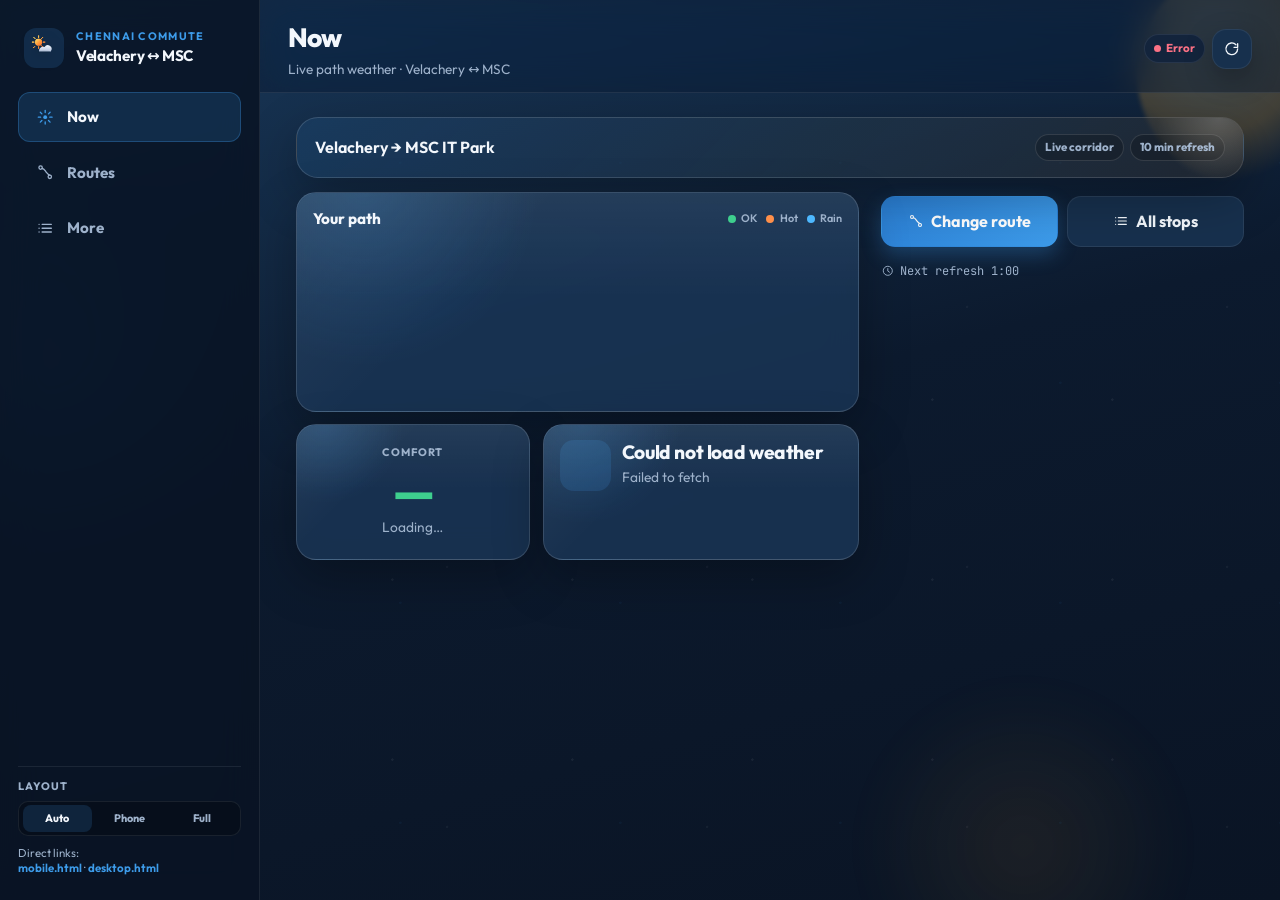
==== commit 74b49de6: "Improve app visual design" ====
--- a/index.html
+++ b/index.html
@@ -72,6 +72,9 @@
     <div class="sky" id="sky" aria-hidden="true">
       <div class="sky-wash"></div>
       <div class="sky-orb"></div>
+      <div class="sky-glow sky-glow--one"></div>
+      <div class="sky-glow sky-glow--two"></div>
+      <div class="sky-rain" aria-hidden="true"></div>
     </div>
 
     <div class="shell">
@@ -134,7 +137,13 @@
         <main class="content" id="app-main">
           <!-- NOW -->
           <section class="page is-active" id="page-now" data-page="now">
-            <p class="route-line" id="route-line">Velachery → MSC IT Park</p>
+            <div class="route-hero">
+              <p class="route-line" id="route-line">Velachery → MSC IT Park</p>
+              <div class="route-hero__meta" aria-label="Commute summary">
+                <span>Live corridor</span>
+                <span>10 min refresh</span>
+              </div>
+            </div>
 
             <div class="now-layout">
               <div class="now-primary">
--- a/css/styles.css
+++ b/css/styles.css
@@ -1652,3 +1652,216 @@
   overflow-x: hidden;
   overflow-y: auto;
 }
+
+/* Design refresh: layered glass, depth, and weather-aware ambient details */
+:root {
+  --glass: rgba(23, 48, 77, 0.72);
+  --glass-strong: rgba(26, 53, 84, 0.86);
+  --line-bright: rgba(255, 255, 255, 0.14);
+  --shadow-soft: 0 18px 50px rgba(0, 0, 0, 0.28);
+}
+
+.sky::after {
+  content: "";
+  position: absolute;
+  inset: 0;
+  background-image:
+    radial-gradient(circle at 18% 22%, rgba(255, 255, 255, 0.09) 0 1px, transparent 1.5px),
+    radial-gradient(circle at 72% 18%, rgba(255, 255, 255, 0.07) 0 1px, transparent 1.5px),
+    radial-gradient(circle at 82% 74%, rgba(61, 155, 233, 0.09) 0 1px, transparent 1.5px);
+  background-size: 180px 180px, 260px 260px, 220px 220px;
+  opacity: 0.65;
+}
+
+.sky-glow {
+  position: absolute;
+  border-radius: 999px;
+  filter: blur(20px);
+  opacity: 0.42;
+  transform: translateZ(0);
+}
+
+.sky-glow--one {
+  width: min(54vw, 420px);
+  height: min(54vw, 420px);
+  left: -12%;
+  top: 18%;
+  background: radial-gradient(circle, rgba(61, 155, 233, 0.32), transparent 64%);
+}
+
+.sky-glow--two {
+  width: min(46vw, 360px);
+  height: min(46vw, 360px);
+  right: 6%;
+  bottom: -14%;
+  background: radial-gradient(circle, rgba(240, 168, 48, 0.2), transparent 68%);
+}
+
+.sky-rain {
+  position: absolute;
+  inset: 0;
+  opacity: 0;
+  background-image: linear-gradient(115deg, transparent 0 45%, rgba(125, 199, 255, 0.32) 46% 48%, transparent 49% 100%);
+  background-size: 18px 34px;
+  mask-image: linear-gradient(180deg, transparent, #000 18%, #000 75%, transparent);
+  transition: opacity 0.6s var(--ease);
+}
+
+body[data-scene="rain"] .sky-rain,
+body[data-scene="heavyrain"] .sky-rain,
+body[data-scene="storm"] .sky-rain {
+  opacity: 0.28;
+  animation: rain-drift 1.1s linear infinite;
+}
+
+body[data-scene="storm"] .sky-glow--one {
+  background: radial-gradient(circle, rgba(192, 132, 252, 0.28), transparent 64%);
+}
+
+.topbar,
+.tabbar,
+html[data-viewport="desktop"] .sidebar {
+  backdrop-filter: blur(18px) saturate(1.25);
+  -webkit-backdrop-filter: blur(18px) saturate(1.25);
+}
+
+.route-hero {
+  position: relative;
+  overflow: hidden;
+  margin: 0 0 0.85rem;
+  padding: 0.85rem 0.95rem;
+  border: 1px solid var(--line-bright);
+  border-radius: calc(var(--radius) + 4px);
+  background:
+    linear-gradient(135deg, rgba(61, 155, 233, 0.18), rgba(240, 168, 48, 0.08)),
+    rgba(12, 26, 46, 0.46);
+  box-shadow: var(--shadow-soft);
+}
+
+.route-hero::after {
+  content: "";
+  position: absolute;
+  width: 9rem;
+  height: 9rem;
+  right: -3rem;
+  top: -4.5rem;
+  border-radius: 50%;
+  background: radial-gradient(circle, rgba(255, 255, 255, 0.18), transparent 62%);
+}
+
+.route-hero .route-line {
+  margin: 0;
+  color: var(--text);
+  font-size: 1rem;
+}
+
+.route-hero__meta {
+  display: flex;
+  flex-wrap: wrap;
+  gap: 0.4rem;
+  margin-top: 0.55rem;
+}
+
+.route-hero__meta span {
+  display: inline-flex;
+  align-items: center;
+  border: 1px solid rgba(255, 255, 255, 0.12);
+  border-radius: 999px;
+  padding: 0.28rem 0.55rem;
+  background: rgba(0, 0, 0, 0.18);
+  color: var(--muted);
+  font-size: 0.72rem;
+  font-weight: 750;
+}
+
+.card,
+.r-card,
+.stop-body,
+.tip {
+  position: relative;
+  overflow: hidden;
+  background:
+    linear-gradient(180deg, rgba(255, 255, 255, 0.045), transparent 42%),
+    var(--glass);
+  border-color: var(--line-bright);
+  box-shadow: var(--shadow-soft);
+  backdrop-filter: blur(16px) saturate(1.18);
+  -webkit-backdrop-filter: blur(16px) saturate(1.18);
+}
+
+.card::before,
+.r-card::before,
+.stop-body::before,
+.tip::before {
+  content: "";
+  position: absolute;
+  inset: 0;
+  pointer-events: none;
+  border-radius: inherit;
+  background: linear-gradient(135deg, rgba(255, 255, 255, 0.16), transparent 34%);
+  opacity: 0.38;
+}
+
+.path-card,
+.hero-wx,
+.comfort-card,
+.leave-card,
+.focus-card {
+  background:
+    radial-gradient(circle at 12% 0%, rgba(61, 155, 233, 0.18), transparent 32%),
+    linear-gradient(180deg, rgba(255, 255, 255, 0.055), transparent 48%),
+    var(--glass-strong);
+}
+
+.btn,
+.btn-icon,
+.layout-btn,
+.dir-btn,
+.side-link,
+.tab,
+.r-card {
+  transition: transform 0.16s var(--ease), border-color 0.16s var(--ease), background 0.16s var(--ease), box-shadow 0.16s var(--ease);
+}
+
+.btn:hover,
+.btn-icon:hover,
+.r-card:hover {
+  transform: translateY(-1px);
+}
+
+.btn.primary:hover {
+  box-shadow: 0 12px 30px rgba(61, 155, 233, 0.36);
+}
+
+.path-seg {
+  filter: drop-shadow(0 0 8px currentColor);
+}
+
+.path-node circle.pin {
+  filter: drop-shadow(0 5px 8px rgba(0, 0, 0, 0.38));
+}
+
+@keyframes rain-drift {
+  to { background-position: -18px 34px; }
+}
+
+@media (prefers-reduced-motion: reduce) {
+  body[data-scene="rain"] .sky-rain,
+  body[data-scene="heavyrain"] .sky-rain,
+  body[data-scene="storm"] .sky-rain {
+    animation: none;
+  }
+}
+
+html[data-viewport="desktop"] .route-hero {
+  display: flex;
+  align-items: center;
+  justify-content: space-between;
+  gap: 1rem;
+  padding: 1rem 1.15rem;
+}
+
+html[data-viewport="desktop"] .route-hero__meta {
+  margin-top: 0;
+  justify-content: flex-end;
+}
